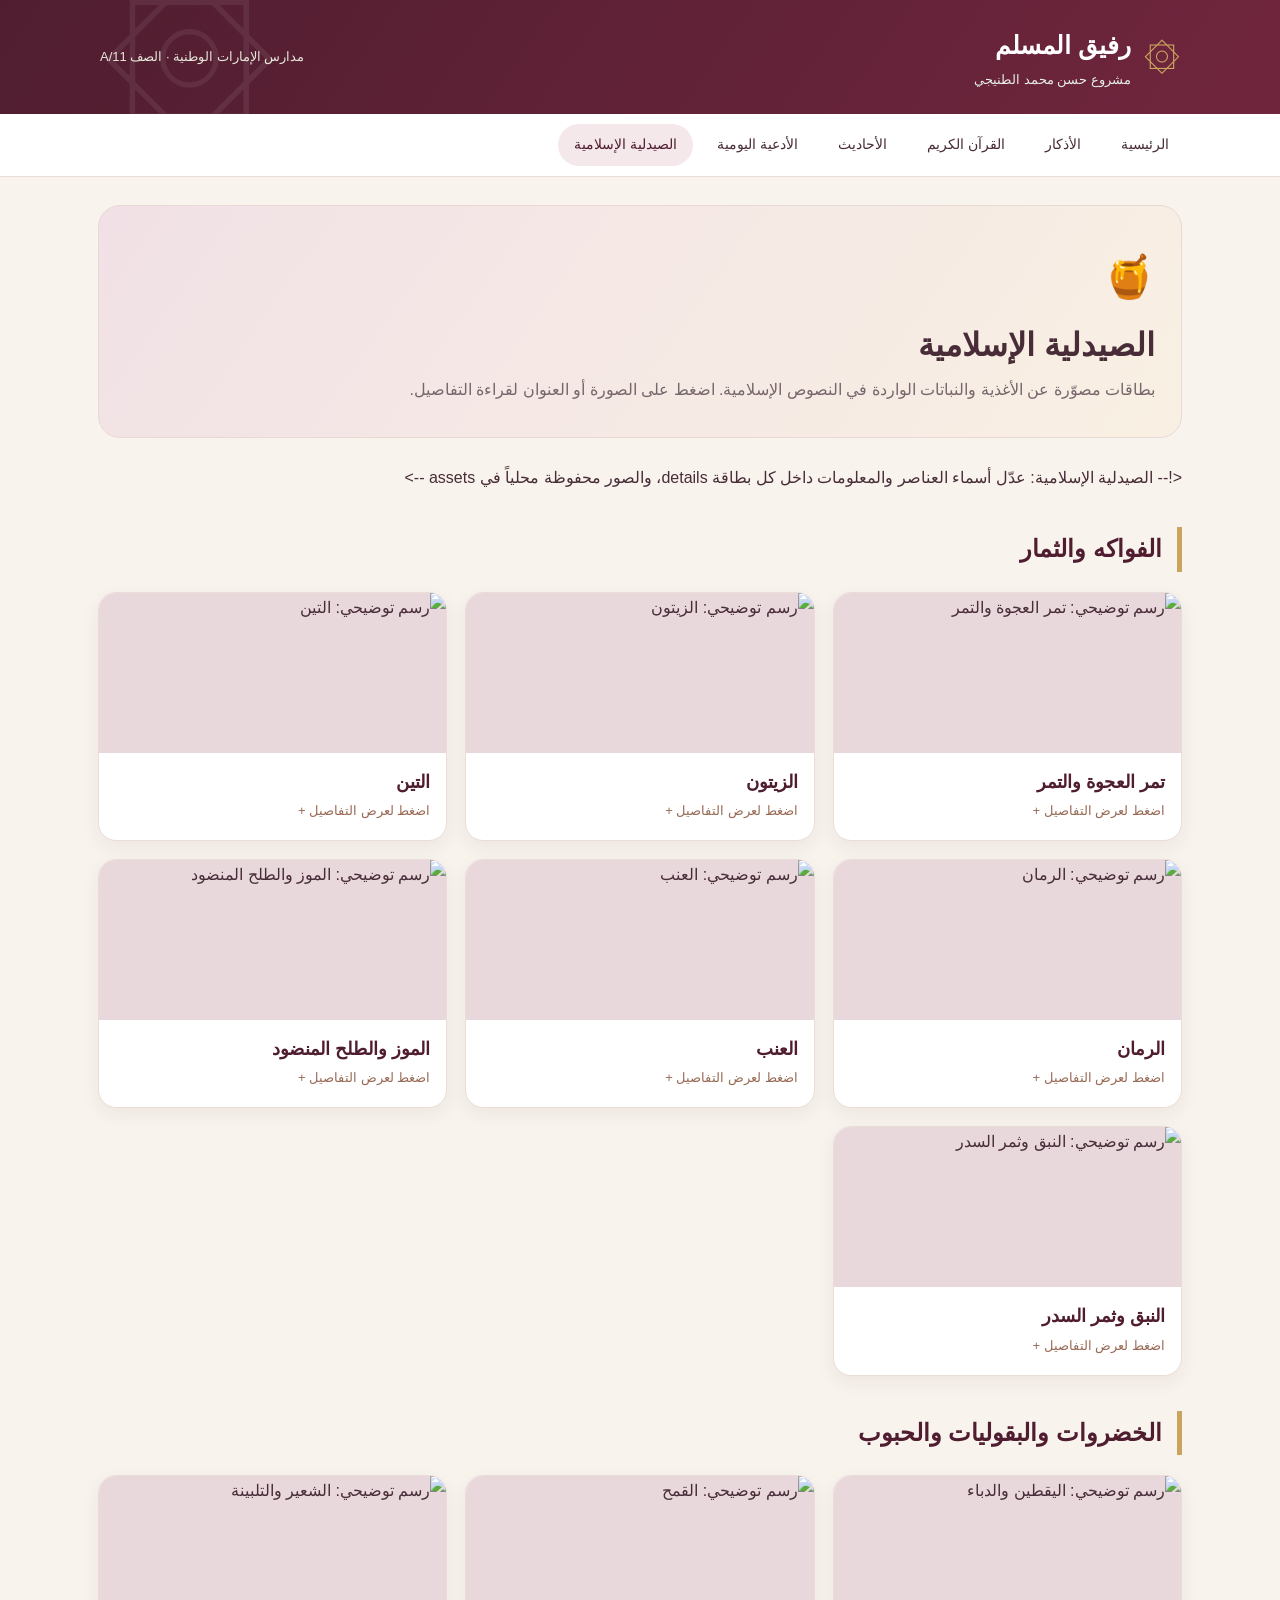
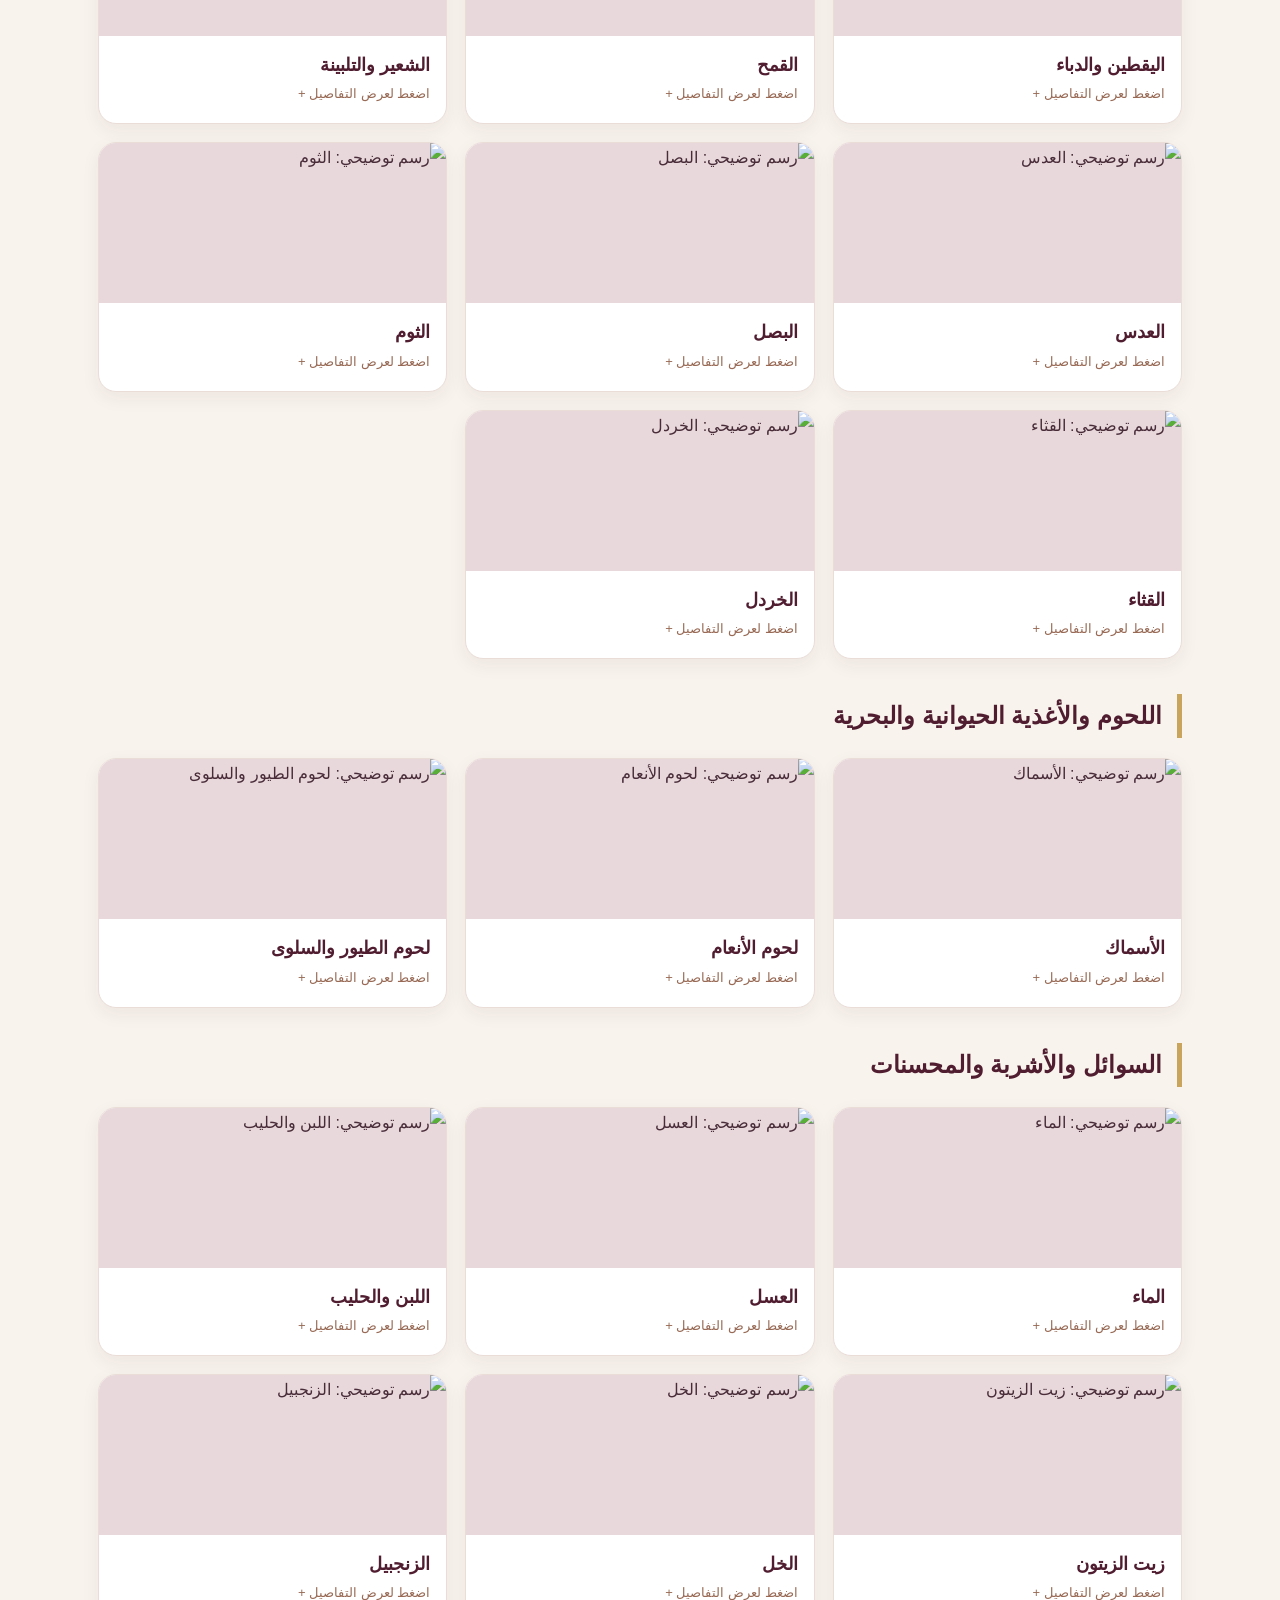
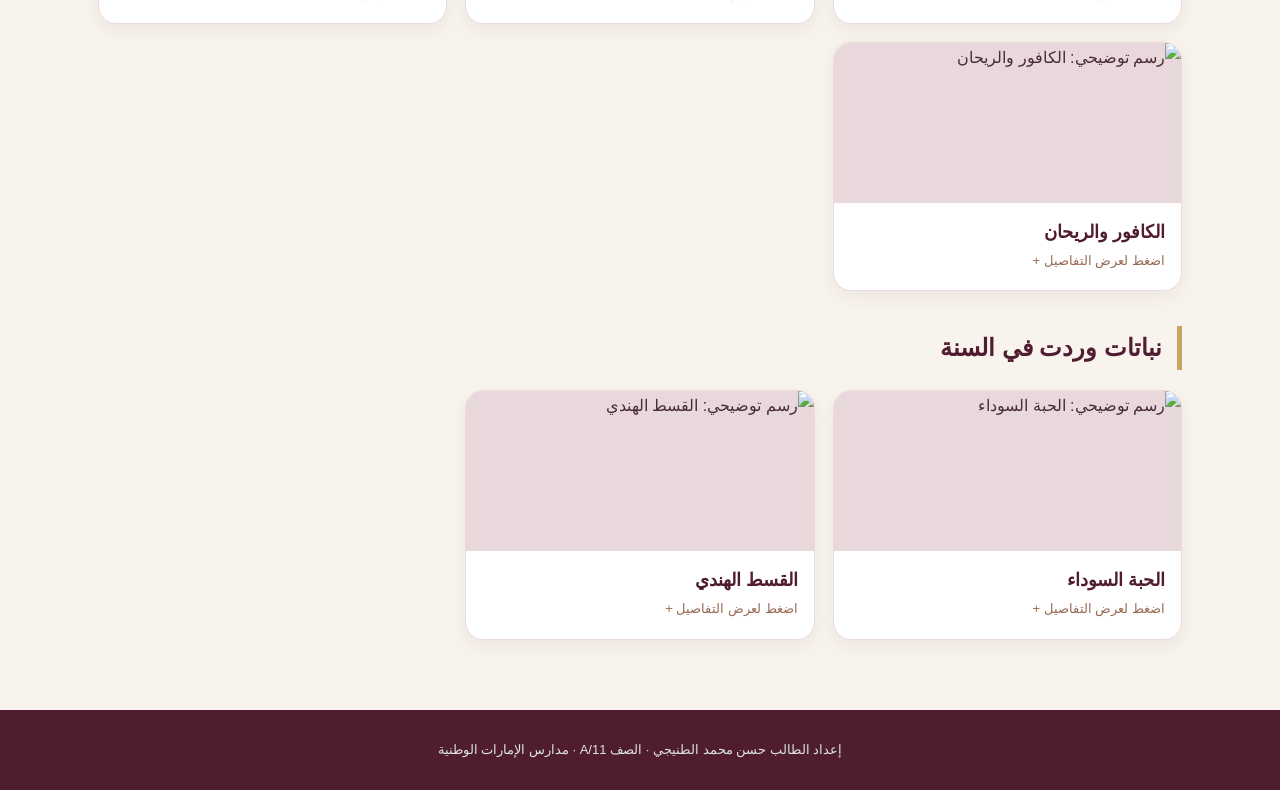
==== medicine.html @ d4fcc2a7 "Add files via upload" ====
<!DOCTYPE html>

<html dir="rtl" lang="ar">
<head>
<meta charset="utf-8"/>
<meta content="width=device-width, initial-scale=1" name="viewport"/>
<meta content="#70263D" name="theme-color"/>
<title>الصيدلية الإسلامية | مشروع حسن محمد الطنيجي</title>
<link href="style.css" rel="stylesheet"/>
</head>
<body>
<!-- رأس الموقع: غيّر عنوان المشروع واسم الطالب هنا -->
<header class="site-header"><div class="header-inner"><a class="brand" href="index.html"><span class="brand-icon">۞</span><span><strong>رفيق المسلم</strong><small>مشروع حسن محمد الطنيجي</small></span></a><span class="header-tag">مدارس الإمارات الوطنية · الصف 11/A</span></div></header>
<!-- قائمة الأقسام: لإضافة قسم أو حذفه، عدّل الروابط هنا في كل صفحة -->
<nav aria-label="التنقل بين الأقسام" class="site-nav"><div class="nav-inner"><a href="index.html">الرئيسية</a><a href="athkar.html">الأذكار</a><a href="quran.html">القرآن الكريم</a><a href="hadiths.html">الأحاديث</a><a href="duas.html">الأدعية اليومية</a><a aria-current="page" href="medicine.html">الصيدلية الإسلامية</a></div></nav>
<main class="container"><section class="page-intro"><span class="intro-symbol">🍯</span><h2>الصيدلية الإسلامية</h2><p>بطاقات مصوّرة عن الأغذية والنباتات الواردة في النصوص الإسلامية. اضغط على الصورة أو العنوان لقراءة التفاصيل.</p></section>
&lt;!-- الصيدلية الإسلامية: عدّل أسماء العناصر والمعلومات داخل كل بطاقة details، والصور محفوظة محلياً في assets --&gt;
<section class="medicine-section"><h2 class="category-heading">الفواكه والثمار</h2><div class="medicine-grid"><details class="food-card"><summary><img alt="رسم توضيحي: تمر العجوة والتمر" loading="lazy" src="assets/food-0-0.svg"/><span class="food-card-caption"><strong>تمر العجوة والتمر</strong><span class="expand-hint">اضغط لعرض التفاصيل +</span></span></summary><div class="food-detail"><h3>وروده في النصوص</h3><p>ورد في السنة ذكر تمر العجوة، ومنه حديث صحيح البخاري (5445).</p><h3>الفوائد الغذائية والعلمية</h3><p>مصدر للطاقة والألياف والبوتاسيوم، ويحتوي على قدر من الحديد لكنه ليس علاجاً مثبتاً لفقر الدم.</p><h3>معلومة إضافية</h3><p>تختلف القيمة الغذائية حسب النوع والكمية. تناوله ضمن غذاء متوازن.</p></div></details><details class="food-card"><summary><img alt="رسم توضيحي: الزيتون" loading="lazy" src="assets/food-0-1.svg"/><span class="food-card-caption"><strong>الزيتون</strong><span class="expand-hint">اضغط لعرض التفاصيل +</span></span></summary><div class="food-detail"><h3>وروده في النصوص</h3><p>ذُكر الزيتون في القرآن الكريم، ومنها سورة التين (95:1).</p><h3>الفوائد الغذائية والعلمية</h3><p>يوفر دهوناً مفيدة ومركبات نباتية مضادة للأكسدة، خصوصاً عند تناوله باعتدال.</p><h3>معلومة إضافية</h3><p>لا يوجد دليل كافٍ على أنه يعالج أمراض الكبد.</p></div></details><details class="food-card"><summary><img alt="رسم توضيحي: التين" loading="lazy" src="assets/food-0-2.svg"/><span class="food-card-caption"><strong>التين</strong><span class="expand-hint">اضغط لعرض التفاصيل +</span></span></summary><div class="food-detail"><h3>وروده في النصوص</h3><p>ورد ذكر التين في القرآن الكريم، سورة التين (95:1).</p><h3>الفوائد الغذائية والعلمية</h3><p>يحتوي على الألياف التي تدعم انتظام حركة الأمعاء، وبعض المعادن.</p><h3>معلومة إضافية</h3><p>ليس علاجاً مضموناً للإمساك الشديد أو هشاشة العظام.</p></div></details><details class="food-card"><summary><img alt="رسم توضيحي: الرمان" loading="lazy" src="assets/food-0-3.svg"/><span class="food-card-caption"><strong>الرمان</strong><span class="expand-hint">اضغط لعرض التفاصيل +</span></span></summary><div class="food-detail"><h3>وروده في النصوص</h3><p>ذُكر الرمان في القرآن الكريم، سورة الأنعام (6:99).</p><h3>الفوائد الغذائية والعلمية</h3><p>يوفر الألياف والبوليفينولات، ويُدرس أثره على مؤشرات صحة القلب.</p><h3>معلومة إضافية</h3><p>لا تثبت الوقاية من النقرس أو حصى الكلى بمجرد تناوله.</p></div></details><details class="food-card"><summary><img alt="رسم توضيحي: العنب" loading="lazy" src="assets/food-0-4.svg"/><span class="food-card-caption"><strong>العنب</strong><span class="expand-hint">اضغط لعرض التفاصيل +</span></span></summary><div class="food-detail"><h3>وروده في النصوص</h3><p>ورد ذكر العنب في القرآن الكريم، سورة النحل (16:11).</p><h3>الفوائد الغذائية والعلمية</h3><p>يوفر الماء والكربوهيدرات ومركبات نباتية، خاصة في القشرة.</p><h3>معلومة إضافية</h3><p>لا يُعتمد عليه وحده لخفض الكوليسترول.</p></div></details><details class="food-card"><summary><img alt="رسم توضيحي: الموز والطلح المنضود" loading="lazy" src="assets/food-0-5.svg"/><span class="food-card-caption"><strong>الموز والطلح المنضود</strong><span class="expand-hint">اضغط لعرض التفاصيل +</span></span></summary><div class="food-detail"><h3>وروده في النصوص</h3><p>ورد لفظ «طلح منضود» في سورة الواقعة (56:29)، وتفسيره بالموز قول من أقوال المفسرين.</p><h3>الفوائد الغذائية والعلمية</h3><p>الموز مصدر للبوتاسيوم والكربوهيدرات، وقد يناسب بعض حالات اضطراب الهضم.</p><h3>معلومة إضافية</h3><p>ليس علاجاً للسعال أو أمراض الدماغ.</p></div></details><details class="food-card"><summary><img alt="رسم توضيحي: النبق وثمر السدر" loading="lazy" src="assets/food-0-6.svg"/><span class="food-card-caption"><strong>النبق وثمر السدر</strong><span class="expand-hint">اضغط لعرض التفاصيل +</span></span></summary><div class="food-detail"><h3>وروده في النصوص</h3><p>ذُكر السدر في القرآن الكريم، ومنها سورة سبأ (34:16)، دون تقرير علاج محدد لثمره.</p><h3>الفوائد الغذائية والعلمية</h3><p>ثماره تؤكل في بعض المناطق وتوفر عناصر غذائية تختلف باختلاف النوع.</p><h3>معلومة إضافية</h3><p>ادعاءات تطهير الأمعاء تحتاج إلى دليل سريري.</p></div></details></div></section><section class="medicine-section"><h2 class="category-heading">الخضروات والبقوليات والحبوب</h2><div class="medicine-grid"><details class="food-card"><summary><img alt="رسم توضيحي: اليقطين والدباء" loading="lazy" src="assets/food-1-0.svg"/><span class="food-card-caption"><strong>اليقطين والدباء</strong><span class="expand-hint">اضغط لعرض التفاصيل +</span></span></summary><div class="food-detail"><h3>وروده في النصوص</h3><p>ورد في صحيح البخاري (5436) أن النبي ﷺ كان يحب الدباء.</p><h3>الفوائد الغذائية والعلمية</h3><p>غني بالماء ويحتوي على بيتا كاروتين والألياف، ويساعد ضمن غذاء متنوع.</p><h3>معلومة إضافية</h3><p>لا تثبت فاعليته الخاصة في تنشيط خلايا الدماغ.</p></div></details><details class="food-card"><summary><img alt="رسم توضيحي: القمح" loading="lazy" src="assets/food-1-1.svg"/><span class="food-card-caption"><strong>القمح</strong><span class="expand-hint">اضغط لعرض التفاصيل +</span></span></summary><div class="food-detail"><h3>وروده في النصوص</h3><p>ذُكرت الحبوب والزروع في القرآن، وورد لفظ «فومها» في البقرة (2:61) مع اختلاف التفسير.</p><h3>الفوائد الغذائية والعلمية</h3><p>القمح الكامل مصدر للألياف وفيتامينات ب وبعض المعادن.</p><h3>معلومة إضافية</h3><p>تختلف فوائده عن الدقيق الأبيض المكرر.</p></div></details><details class="food-card"><summary><img alt="رسم توضيحي: الشعير والتلبينة" loading="lazy" src="assets/food-1-2.svg"/><span class="food-card-caption"><strong>الشعير والتلبينة</strong><span class="expand-hint">اضغط لعرض التفاصيل +</span></span></summary><div class="food-detail"><h3>وروده في النصوص</h3><p>ورد ذكر التلبينة في صحيح البخاري (5689) وأنها تُجمّ فؤاد المريض وتذهب ببعض الحزن.</p><h3>الفوائد الغذائية والعلمية</h3><p>الشعير مصدر للألياف الذائبة، ومنها بيتا غلوكان، التي تدعم صحة القلب والهضم.</p><h3>معلومة إضافية</h3><p>التلبينة طعام مساعد وليست بديلاً لعلاج الاكتئاب.</p></div></details><details class="food-card"><summary><img alt="رسم توضيحي: العدس" loading="lazy" src="assets/food-1-3.svg"/><span class="food-card-caption"><strong>العدس</strong><span class="expand-hint">اضغط لعرض التفاصيل +</span></span></summary><div class="food-detail"><h3>وروده في النصوص</h3><p>ورد العدس في سورة البقرة (2:61).</p><h3>الفوائد الغذائية والعلمية</h3><p>غني بالبروتين النباتي والألياف والفولات والحديد.</p><h3>معلومة إضافية</h3><p>يساهم في تغذية الجسم لكنه لا يعالج كل أنواع فقر الدم.</p></div></details><details class="food-card"><summary><img alt="رسم توضيحي: البصل" loading="lazy" src="assets/food-1-4.svg"/><span class="food-card-caption"><strong>البصل</strong><span class="expand-hint">اضغط لعرض التفاصيل +</span></span></summary><div class="food-detail"><h3>وروده في النصوص</h3><p>ورد البصل في سورة البقرة (2:61).</p><h3>الفوائد الغذائية والعلمية</h3><p>يوفر مركبات كبريتية وفلافونويدات مثل الكيرسيتين.</p><h3>معلومة إضافية</h3><p>لا يوجد دليل كافٍ لوصفه بمنقٍ للدم أو علاج للعدوى.</p></div></details><details class="food-card"><summary><img alt="رسم توضيحي: الثوم" loading="lazy" src="assets/food-1-5.svg"/><span class="food-card-caption"><strong>الثوم</strong><span class="expand-hint">اضغط لعرض التفاصيل +</span></span></summary><div class="food-detail"><h3>وروده في النصوص</h3><p>ورد الثوم في بعض تفاسير لفظ «فومها» (البقرة 2:61)، وثبت ذكره في أحاديث آداب المسجد.</p><h3>الفوائد الغذائية والعلمية</h3><p>يحتوي على مركبات كبريتية، وقد يؤثر بدرجة محدودة على بعض مؤشرات ضغط الدم.</p><h3>معلومة إضافية</h3><p>لا يحل محل المضادات الحيوية أو أدوية الضغط.</p></div></details><details class="food-card"><summary><img alt="رسم توضيحي: القثاء" loading="lazy" src="assets/food-1-6.svg"/><span class="food-card-caption"><strong>القثاء</strong><span class="expand-hint">اضغط لعرض التفاصيل +</span></span></summary><div class="food-detail"><h3>وروده في النصوص</h3><p>ورد في صحيح البخاري (5440) أكل القثاء مع الرطب.</p><h3>الفوائد الغذائية والعلمية</h3><p>غني بالماء وقليل السعرات، ويساهم في الترطيب.</p><h3>معلومة إضافية</h3><p>القثاء ليس هو بالضرورة الخيار البري.</p></div></details><details class="food-card"><summary><img alt="رسم توضيحي: الخردل" loading="lazy" src="assets/food-1-7.svg"/><span class="food-card-caption"><strong>الخردل</strong><span class="expand-hint">اضغط لعرض التفاصيل +</span></span></summary><div class="food-detail"><h3>وروده في النصوص</h3><p>ورد ذكر «حبة من خردل» في القرآن الكريم، سورة الأنبياء (21:47)، في سياق الموازين.</p><h3>الفوائد الغذائية والعلمية</h3><p>حبوب الخردل تُستخدم غذائياً وتحتوي على مركبات نباتية.</p><h3>معلومة إضافية</h3><p>ورود الاسم في النص لا يعني ثبوت علاج محدد.</p></div></details></div></section><section class="medicine-section"><h2 class="category-heading">اللحوم والأغذية الحيوانية والبحرية</h2><div class="medicine-grid"><details class="food-card"><summary><img alt="رسم توضيحي: الأسماك" loading="lazy" src="assets/food-2-0.svg"/><span class="food-card-caption"><strong>الأسماك</strong><span class="expand-hint">اضغط لعرض التفاصيل +</span></span></summary><div class="food-detail"><h3>وروده في النصوص</h3><p>ورد «لحماً طرياً» من البحر في القرآن الكريم، سورة النحل (16:14).</p><h3>الفوائد الغذائية والعلمية</h3><p>السمك مصدر للبروتين، وتحتوي بعض الأنواع الدهنية على أحماض أوميغا 3.</p><h3>معلومة إضافية</h3><p>الفائدة تعتمد على نوع السمك وطريقة الطهي.</p></div></details><details class="food-card"><summary><img alt="رسم توضيحي: لحوم الأنعام" loading="lazy" src="assets/food-2-1.svg"/><span class="food-card-caption"><strong>لحوم الأنعام</strong><span class="expand-hint">اضغط لعرض التفاصيل +</span></span></summary><div class="food-detail"><h3>وروده في النصوص</h3><p>ورد ذكر الأنعام ومنافعها في القرآن الكريم، سورة النحل (16:5).</p><h3>الفوائد الغذائية والعلمية</h3><p>تمد الجسم بالبروتين والحديد وفيتامين ب12، مع اختلاف الدهون حسب القطعة.</p><h3>معلومة إضافية</h3><p>لا يثبت تفضيل صحي عام للكتف أو الظهر بسبب سرعة الهضم.</p></div></details><details class="food-card"><summary><img alt="رسم توضيحي: لحوم الطيور والسلوى" loading="lazy" src="assets/food-2-2.svg"/><span class="food-card-caption"><strong>لحوم الطيور والسلوى</strong><span class="expand-hint">اضغط لعرض التفاصيل +</span></span></summary><div class="food-detail"><h3>وروده في النصوص</h3><p>ورد ذكر السلوى في سورة البقرة (2:57)، ولحم الطير في الواقعة (56:21).</p><h3>الفوائد الغذائية والعلمية</h3><p>مصدر للبروتين وفيتامينات ب، وتتفاوت نسبة الدهون حسب النوع والجلد.</p><h3>معلومة إضافية</h3><p>لا توصف جميع الطيور بأنها خالية من الدهون.</p></div></details></div></section><section class="medicine-section"><h2 class="category-heading">السوائل والأشربة والمحسنات</h2><div class="medicine-grid"><details class="food-card"><summary><img alt="رسم توضيحي: الماء" loading="lazy" src="assets/food-3-0.svg"/><span class="food-card-caption"><strong>الماء</strong><span class="expand-hint">اضغط لعرض التفاصيل +</span></span></summary><div class="food-detail"><h3>وروده في النصوص</h3><p>قال تعالى: «وجعلنا من الماء كل شيء حي» (الأنبياء 21:30).</p><h3>الفوائد الغذائية والعلمية</h3><p>ضروري للترطيب وتنظيم حرارة الجسم ووظائف الأعضاء.</p><h3>معلومة إضافية</h3><p>تختلف الحاجة اليومية حسب العمر والنشاط والطقس.</p></div></details><details class="food-card"><summary><img alt="رسم توضيحي: العسل" loading="lazy" src="assets/food-3-1.svg"/><span class="food-card-caption"><strong>العسل</strong><span class="expand-hint">اضغط لعرض التفاصيل +</span></span></summary><div class="food-detail"><h3>وروده في النصوص</h3><p>ورد ذكر العسل في سورة النحل (16:69).</p><h3>الفوائد الغذائية والعلمية</h3><p>مصدر للسكريات، وله استعمالات طبية محددة مدعومة بأدلة متفاوتة، ومنها بعض أنواع العسل الطبي للجروح.</p><h3>معلومة إضافية</h3><p>لا يُعطى للأطفال دون عمر سنة، ولا يغني عن علاج العدوى.</p></div></details><details class="food-card"><summary><img alt="رسم توضيحي: اللبن والحليب" loading="lazy" src="assets/food-3-2.svg"/><span class="food-card-caption"><strong>اللبن والحليب</strong><span class="expand-hint">اضغط لعرض التفاصيل +</span></span></summary><div class="food-detail"><h3>وروده في النصوص</h3><p>ورد ذكر اللبن في سورة النحل (16:66).</p><h3>الفوائد الغذائية والعلمية</h3><p>يوفر البروتين والكالسيوم وفيتامين ب12، وبعض الأنواع مدعمة بفيتامين د.</p><h3>معلومة إضافية</h3><p>يُراعى عدم تحمل اللاكتوز أو الحساسية.</p></div></details><details class="food-card"><summary><img alt="رسم توضيحي: زيت الزيتون" loading="lazy" src="assets/food-3-3.svg"/><span class="food-card-caption"><strong>زيت الزيتون</strong><span class="expand-hint">اضغط لعرض التفاصيل +</span></span></summary><div class="food-detail"><h3>وروده في النصوص</h3><p>ورد الزيتون في القرآن الكريم، سورة النور (24:35).</p><h3>الفوائد الغذائية والعلمية</h3><p>غني بالدهون الأحادية غير المشبعة، واستبداله بالدهون المشبعة يدعم صحة القلب.</p><h3>معلومة إضافية</h3><p>تختلف النتائج باختلاف النظام الغذائي الكامل.</p></div></details><details class="food-card"><summary><img alt="رسم توضيحي: الخل" loading="lazy" src="assets/food-3-4.svg"/><span class="food-card-caption"><strong>الخل</strong><span class="expand-hint">اضغط لعرض التفاصيل +</span></span></summary><div class="food-detail"><h3>وروده في النصوص</h3><p>قال النبي ﷺ «نعم الإدام الخل» رواه مسلم (2052).</p><h3>الفوائد الغذائية والعلمية</h3><p>يُستخدم لإضافة النكهة، وتُدرس تأثيراته المحدودة على سكر الدم بعد الوجبات.</p><h3>معلومة إضافية</h3><p>ليس علاجاً للسكري، وقد يهيج المعدة والأسنان إذا استُهلك مركزاً.</p></div></details><details class="food-card"><summary><img alt="رسم توضيحي: الزنجبيل" loading="lazy" src="assets/food-3-5.svg"/><span class="food-card-caption"><strong>الزنجبيل</strong><span class="expand-hint">اضغط لعرض التفاصيل +</span></span></summary><div class="food-detail"><h3>وروده في النصوص</h3><p>ورد الزنجبيل في وصف شراب أهل الجنة، سورة الإنسان (76:17).</p><h3>الفوائد الغذائية والعلمية</h3><p>توجد أدلة على فائدة بعض مستحضرات الزنجبيل لتخفيف أنواع من الغثيان.</p><h3>معلومة إضافية</h3><p>لا يثبت علاج نزلات البرد والإنفلونزا به.</p></div></details><details class="food-card"><summary><img alt="رسم توضيحي: الكافور والريحان" loading="lazy" src="assets/food-3-6.svg"/><span class="food-card-caption"><strong>الكافور والريحان</strong><span class="expand-hint">اضغط لعرض التفاصيل +</span></span></summary><div class="food-detail"><h3>وروده في النصوص</h3><p>ورد الكافور في سورة الإنسان (76:5)، والريحان في سورة الرحمن (55:12).</p><h3>الفوائد الغذائية والعلمية</h3><p>تُستخدم بعض النباتات العطرية في الطعام والعطور، وتختلف آثارها حسب النوع والتحضير.</p><h3>معلومة إضافية</h3><p>الكافور المركز قد يكون ساماً عند تناوله، ووروده في وصف الجنة لا يثبت استخدامه كعلاج.</p></div></details></div></section><section class="medicine-section"><h2 class="category-heading">نباتات وردت في السنة</h2><div class="medicine-grid"><details class="food-card"><summary><img alt="رسم توضيحي: الحبة السوداء" loading="lazy" src="assets/food-4-0.svg"/><span class="food-card-caption"><strong>الحبة السوداء</strong><span class="expand-hint">اضغط لعرض التفاصيل +</span></span></summary><div class="food-detail"><h3>وروده في النصوص</h3><p>ورد في صحيح البخاري (5688) حديث الحبة السوداء.</p><h3>الفوائد الغذائية والعلمية</h3><p>تحتوي على مركبات مثل الثيموكينون، وتوجد دراسات أولية على بعض مؤشرات الصحة.</p><h3>معلومة إضافية</h3><p>لا تثبت فعاليتها لعلاج كل الأمراض، ولا تستبدل الأدوية.</p></div></details><details class="food-card"><summary><img alt="رسم توضيحي: القسط الهندي" loading="lazy" src="assets/food-4-1.svg"/><span class="food-card-caption"><strong>القسط الهندي</strong><span class="expand-hint">اضغط لعرض التفاصيل +</span></span></summary><div class="food-detail"><h3>وروده في النصوص</h3><p>ورد ذكر القسط الهندي في صحيح البخاري (5692).</p><h3>الفوائد الغذائية والعلمية</h3><p>نبات استُخدم تاريخياً في بعض الممارسات التقليدية، لكن التجارب السريرية الحديثة محدودة.</p><h3>معلومة إضافية</h3><p>بعض المنتجات العشبية قد تكون ملوثة أو غير آمنة، فلا يُستخدم لعلاج اللوزتين دون تقييم طبي.</p></div></details></div></section></main>
<!-- تذييل الموقع: معلومات الطالب -->
<footer class="site-footer">إعداد الطالب حسن محمد الطنيجي · الصف 11/A · مدارس الإمارات الوطنية</footer>
<script src="common.js"></script>
</body></html>
---- style.css ----
/* ألوان الموقع: غيّر القيم التالية لتعديل الهوية البصرية */
:root{--green:#70263D;--deep:#501D30;--gold:#C9A45C;--cream:#F8F3ED;--text:#482C38;--muted:#78666D;--line:#EADDD8}
*{box-sizing:border-box}html{scroll-behavior:smooth}body{margin:0;background:var(--cream);color:var(--text);font-family:Tahoma,Arial,sans-serif;line-height:1.85}
a{color:inherit;text-decoration:none}.site-header{background:linear-gradient(125deg,var(--deep),var(--green));color:white;position:relative;overflow:hidden}.site-header:after{content:"۞";position:absolute;font-size:180px;opacity:.07;left:8%;top:-110px}
.header-inner{max-width:1120px;margin:auto;padding:22px 20px;display:flex;align-items:center;justify-content:space-between;gap:16px}.brand{display:flex;align-items:center;gap:13px}.brand-icon{font-size:37px;color:var(--gold)}.brand strong{display:block;font-size:25px}.brand small{display:block;font-size:13px;color:#e7efe9}.header-tag{font-size:13px;color:#e5e8da}
.site-nav{background:white;border-bottom:1px solid var(--line)}.nav-inner{max-width:1120px;margin:auto;display:flex;gap:8px;padding:10px 15px;overflow-x:auto;scrollbar-width:thin}.site-nav a{padding:8px 16px;border-radius:30px;white-space:nowrap;font-size:14px;transition:.2s}.site-nav a:hover,.site-nav a[aria-current]{background:#f4e8eb;color:var(--deep)}
.container{max-width:1120px;margin:0 auto;padding:28px 18px 70px}.welcome{padding:55px 28px 42px;border-radius:26px;text-align:center;background:radial-gradient(circle at 10% 10%,#e0eacc,transparent 40%),linear-gradient(135deg,#eaf1e6,#fff9e9);border:1px solid #e1e6d6;position:relative;overflow:hidden}.welcome:after{content:"✧";position:absolute;left:30px;bottom:-85px;font-size:230px;color:#d4bf87;opacity:.15}.welcome h2{font-size:clamp(26px,4vw,42px);margin:8px 0;color:var(--deep)}.welcome p{max-width:680px;margin:auto}.eyebrow{color:#8a733b;font-weight:bold}.welcome-ornament{font-size:32px;color:var(--gold);margin-top:20px}
.section-title{margin:35px 4px 18px}.section-title h2{margin:0}.section-title p{color:var(--muted);margin:0}
.feature-grid{display:grid;grid-template-columns:repeat(2,minmax(0,1fr));gap:20px}.feature-card{display:block;background:#fff;border:1px solid var(--line);border-radius:22px;overflow:hidden;box-shadow:0 8px 24px #124d3810;transition:transform .25s,box-shadow .25s;cursor:pointer}.feature-card:hover{transform:translateY(-5px);box-shadow:0 18px 35px #124d3820}.feature-card:active{transform:scale(.985)}.feature-card:focus-visible{outline:3px solid var(--gold);outline-offset:3px}.feature-card img{width:100%;height:165px;display:block;object-fit:cover}.feature-content{padding:18px 23px 24px}.feature-content h2{margin:2px 0;font-size:23px}.feature-content p{margin:0 0 12px;color:var(--muted)}.feature-icon{font-size:24px}.open-label{color:var(--green);font-weight:bold}
.info-panel,.card{background:white;border:1px solid var(--line);border-radius:19px;padding:24px;margin:18px 0;box-shadow:0 5px 20px #124d3809}.info-panel{margin-top:35px}.info-panel h2,.card h2{margin-top:0;color:var(--green)}.page-intro{padding:32px 26px;border-radius:22px;background:linear-gradient(125deg,#f1e1e6,#f9f0e3);border:1px solid #e8d9d4;margin-bottom:25px}.page-intro h2{font-size:32px;margin:0}.page-intro p{margin:0;color:var(--muted)}.intro-symbol{font-size:42px}.arabic{font-size:clamp(23px,3vw,30px);line-height:2.25;color:#183d33}.translation{color:var(--muted)}small{color:#64746e}.section-heading{display:flex;align-items:center;gap:12px;margin-top:25px}.section-heading h2{margin:0}.progress{height:12px;border-radius:20px;background:#e7ece5;overflow:hidden}.fill{height:100%;width:0;background:linear-gradient(90deg,#78b58c,#b99a55);border-radius:20px;transition:width .4s}
button{background:var(--green);color:white;border:0;border-radius:13px;padding:12px 20px;font:inherit;cursor:pointer;transition:transform .18s,background .18s}button:hover{background:#8b3953}button:active{transform:scale(.96)}.reset-btn{background:#806b43}audio{display:block;max-width:100%;margin-top:14px}
.medicine-photo{margin:-24px -24px 20px;overflow:hidden;border-radius:19px 19px 0 0;background:#e6eadb}.medicine-photo img{display:block;width:100%;height:265px;object-fit:cover}.site-footer{text-align:center;padding:28px 15px;background:var(--deep);color:#dce7dd;font-size:13px}.reveal{opacity:0;transform:translateY(12px);transition:opacity .55s,transform .55s}.reveal.shown{opacity:1;transform:translateY(0)}
@media(min-width:760px){body:has(.medicine-photo) main.container{display:block}body:has(.medicine-photo) main.container>.card{width:calc(50% - 11px);display:inline-block;vertical-align:top;margin-left:16px;min-height:520px}body:has(.medicine-photo) main.container>.card:nth-of-type(odd){margin-left:0}}
@media(max-width:650px){.header-inner{align-items:flex-start}.header-tag{display:none}.feature-grid{grid-template-columns:1fr}.feature-card img{height:145px}.welcome{padding:34px 20px}.container{padding:18px 14px 50px}.card{padding:18px}.medicine-photo{margin:-18px -18px 20px}.medicine-photo img{height:220px}}
@media(prefers-reduced-motion:reduce){*,*:before,*:after{animation:none!important;transition:none!important}.reveal{opacity:1;transform:none}}


/* ===== بطاقات الصيدلية الإسلامية: اضغط على البطاقة لفتح التفاصيل ===== */
.medicine-section{margin-top:35px}
.category-heading{border-right:5px solid var(--gold);padding-right:15px;color:var(--deep);font-size:24px}
.medicine-grid{display:grid;grid-template-columns:repeat(3,minmax(0,1fr));gap:18px}
.food-card{background:#fff;border:1px solid var(--line);border-radius:18px;overflow:hidden;box-shadow:0 6px 18px #501d3010;align-self:start;transition:transform .2s,box-shadow .2s}
.food-card:hover{transform:translateY(-3px);box-shadow:0 12px 24px #501d3022}
.food-card summary{cursor:pointer;list-style:none}
.food-card summary::-webkit-details-marker{display:none}
.food-card summary img{display:block;width:100%;height:160px;object-fit:cover;background:#e8d8db}
.food-card-caption{display:flex;flex-direction:column;padding:13px 16px 17px}
.food-card-caption strong{font-size:18px;color:var(--deep)}
.expand-hint{font-size:13px;color:#986a55}
.food-card[open] .expand-hint{color:var(--green)}
.food-card[open] .expand-hint::after{content:"  −"}
.food-detail{padding:0 17px 18px;border-top:1px solid var(--line)}
.food-detail h3{color:var(--green);font-size:15px;margin:13px 0 2px}
.food-detail p{margin:0;font-size:14px;line-height:1.9}
@media(max-width:850px){.medicine-grid{grid-template-columns:repeat(2,minmax(0,1fr))}}
@media(max-width:560px){.medicine-grid{grid-template-columns:1fr 1fr;gap:10px}.food-card summary img{height:115px}.food-card-caption{padding:10px}.food-card-caption strong{font-size:15px}.food-detail{padding:0 10px 12px}.food-detail p{font-size:13px}.category-heading{font-size:21px}}
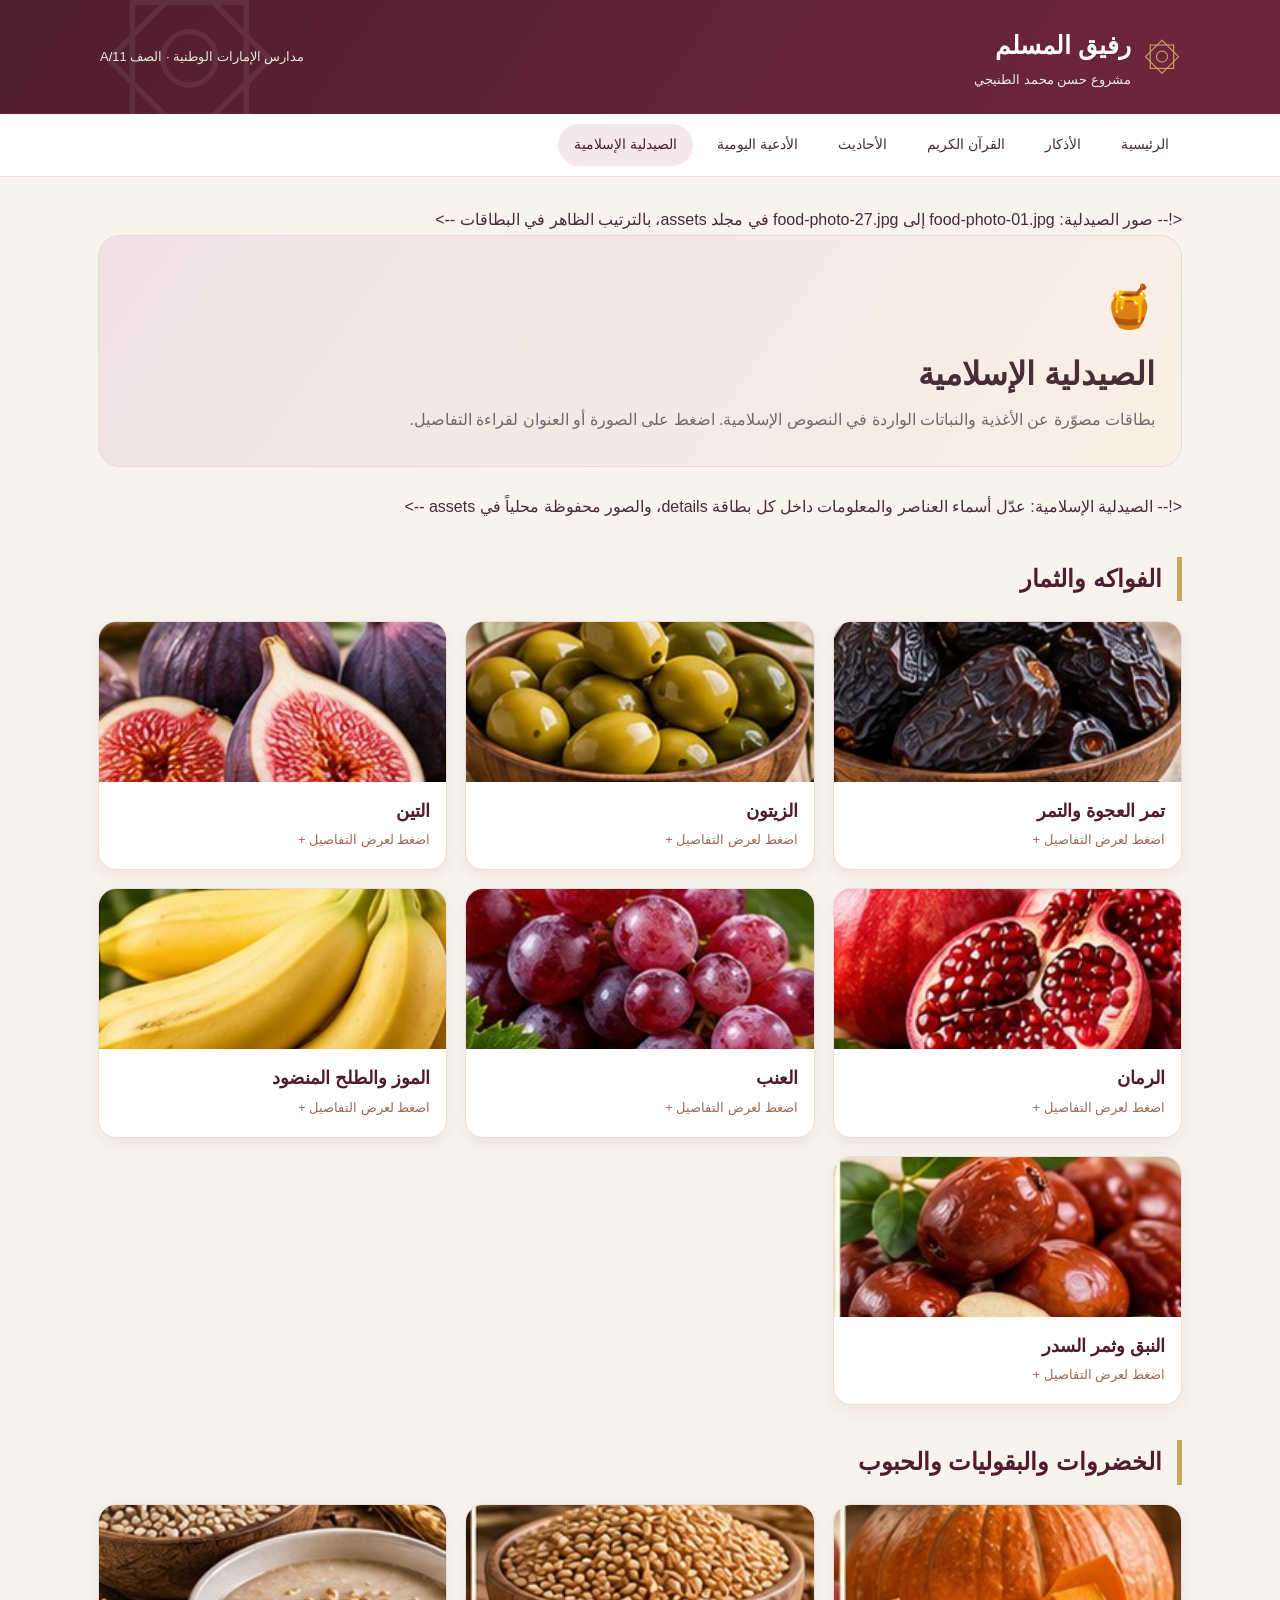
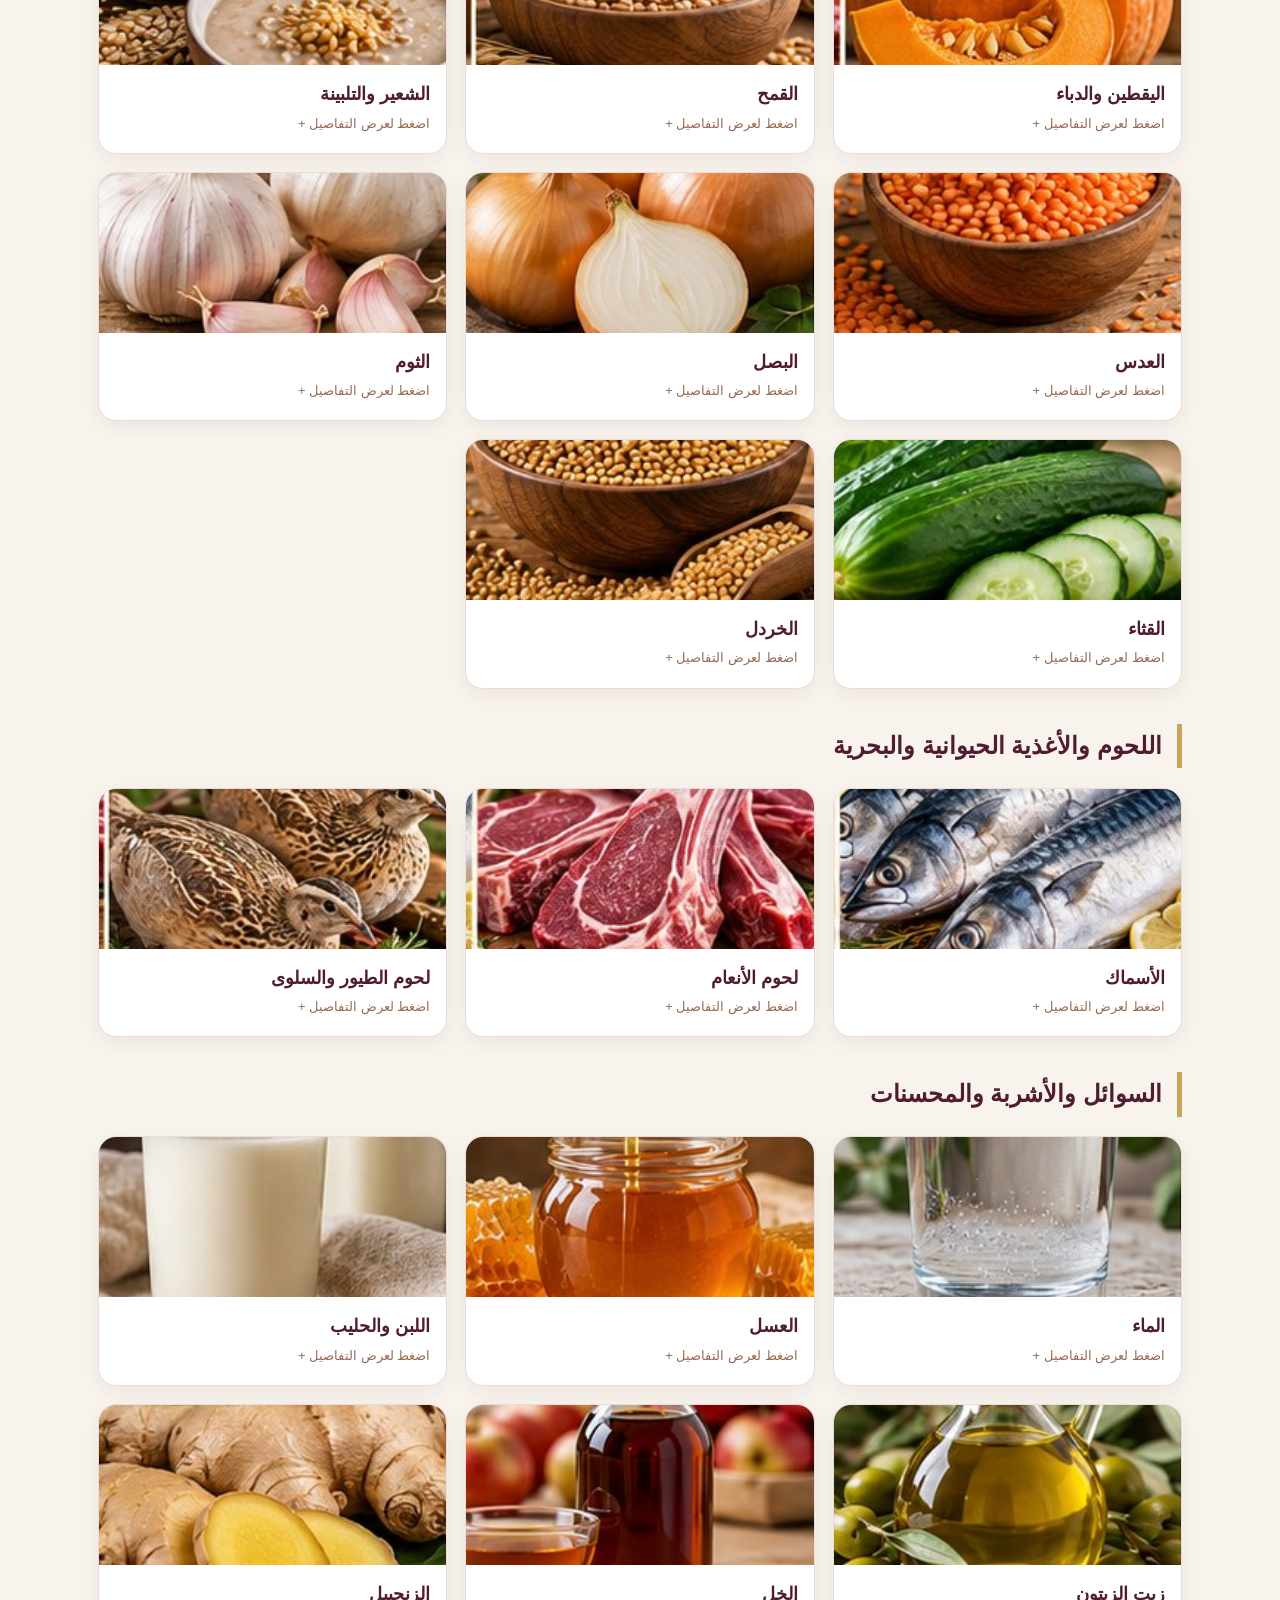
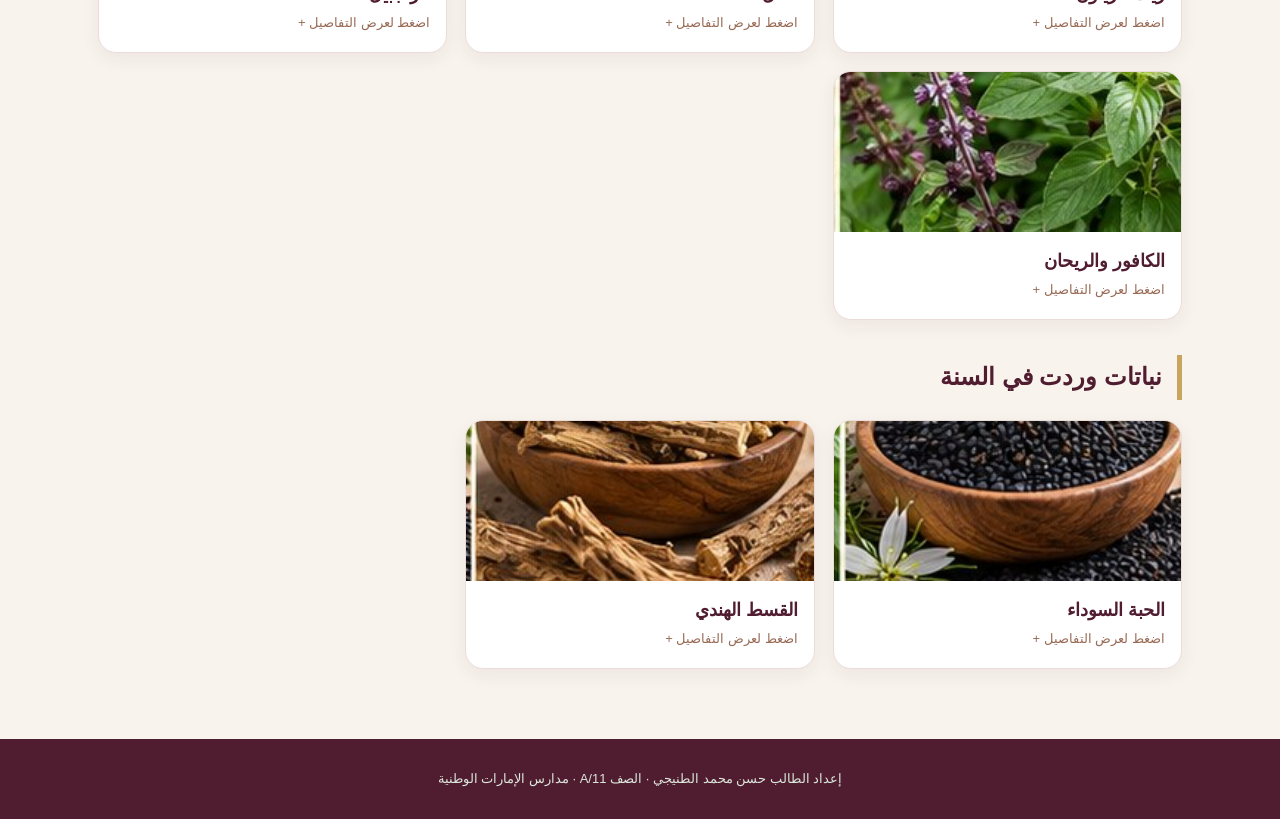
==== commit 9b89926a: "Add files via upload" ====
--- a/medicine.html
+++ b/medicine.html
@@ -13,9 +13,11 @@
 <header class="site-header"><div class="header-inner"><a class="brand" href="index.html"><span class="brand-icon">۞</span><span><strong>رفيق المسلم</strong><small>مشروع حسن محمد الطنيجي</small></span></a><span class="header-tag">مدارس الإمارات الوطنية · الصف 11/A</span></div></header>
 <!-- قائمة الأقسام: لإضافة قسم أو حذفه، عدّل الروابط هنا في كل صفحة -->
 <nav aria-label="التنقل بين الأقسام" class="site-nav"><div class="nav-inner"><a href="index.html">الرئيسية</a><a href="athkar.html">الأذكار</a><a href="quran.html">القرآن الكريم</a><a href="hadiths.html">الأحاديث</a><a href="duas.html">الأدعية اليومية</a><a aria-current="page" href="medicine.html">الصيدلية الإسلامية</a></div></nav>
-<main class="container"><section class="page-intro"><span class="intro-symbol">🍯</span><h2>الصيدلية الإسلامية</h2><p>بطاقات مصوّرة عن الأغذية والنباتات الواردة في النصوص الإسلامية. اضغط على الصورة أو العنوان لقراءة التفاصيل.</p></section>
+<main class="container">
+&lt;!-- صور الصيدلية: food-photo-01.jpg إلى food-photo-27.jpg في مجلد assets، بالترتيب الظاهر في البطاقات --&gt;
+<section class="page-intro"><span class="intro-symbol">🍯</span><h2>الصيدلية الإسلامية</h2><p>بطاقات مصوّرة عن الأغذية والنباتات الواردة في النصوص الإسلامية. اضغط على الصورة أو العنوان لقراءة التفاصيل.</p></section>
 &lt;!-- الصيدلية الإسلامية: عدّل أسماء العناصر والمعلومات داخل كل بطاقة details، والصور محفوظة محلياً في assets --&gt;
-<section class="medicine-section"><h2 class="category-heading">الفواكه والثمار</h2><div class="medicine-grid"><details class="food-card"><summary><img alt="رسم توضيحي: تمر العجوة والتمر" loading="lazy" src="assets/food-0-0.svg"/><span class="food-card-caption"><strong>تمر العجوة والتمر</strong><span class="expand-hint">اضغط لعرض التفاصيل +</span></span></summary><div class="food-detail"><h3>وروده في النصوص</h3><p>ورد في السنة ذكر تمر العجوة، ومنه حديث صحيح البخاري (5445).</p><h3>الفوائد الغذائية والعلمية</h3><p>مصدر للطاقة والألياف والبوتاسيوم، ويحتوي على قدر من الحديد لكنه ليس علاجاً مثبتاً لفقر الدم.</p><h3>معلومة إضافية</h3><p>تختلف القيمة الغذائية حسب النوع والكمية. تناوله ضمن غذاء متوازن.</p></div></details><details class="food-card"><summary><img alt="رسم توضيحي: الزيتون" loading="lazy" src="assets/food-0-1.svg"/><span class="food-card-caption"><strong>الزيتون</strong><span class="expand-hint">اضغط لعرض التفاصيل +</span></span></summary><div class="food-detail"><h3>وروده في النصوص</h3><p>ذُكر الزيتون في القرآن الكريم، ومنها سورة التين (95:1).</p><h3>الفوائد الغذائية والعلمية</h3><p>يوفر دهوناً مفيدة ومركبات نباتية مضادة للأكسدة، خصوصاً عند تناوله باعتدال.</p><h3>معلومة إضافية</h3><p>لا يوجد دليل كافٍ على أنه يعالج أمراض الكبد.</p></div></details><details class="food-card"><summary><img alt="رسم توضيحي: التين" loading="lazy" src="assets/food-0-2.svg"/><span class="food-card-caption"><strong>التين</strong><span class="expand-hint">اضغط لعرض التفاصيل +</span></span></summary><div class="food-detail"><h3>وروده في النصوص</h3><p>ورد ذكر التين في القرآن الكريم، سورة التين (95:1).</p><h3>الفوائد الغذائية والعلمية</h3><p>يحتوي على الألياف التي تدعم انتظام حركة الأمعاء، وبعض المعادن.</p><h3>معلومة إضافية</h3><p>ليس علاجاً مضموناً للإمساك الشديد أو هشاشة العظام.</p></div></details><details class="food-card"><summary><img alt="رسم توضيحي: الرمان" loading="lazy" src="assets/food-0-3.svg"/><span class="food-card-caption"><strong>الرمان</strong><span class="expand-hint">اضغط لعرض التفاصيل +</span></span></summary><div class="food-detail"><h3>وروده في النصوص</h3><p>ذُكر الرمان في القرآن الكريم، سورة الأنعام (6:99).</p><h3>الفوائد الغذائية والعلمية</h3><p>يوفر الألياف والبوليفينولات، ويُدرس أثره على مؤشرات صحة القلب.</p><h3>معلومة إضافية</h3><p>لا تثبت الوقاية من النقرس أو حصى الكلى بمجرد تناوله.</p></div></details><details class="food-card"><summary><img alt="رسم توضيحي: العنب" loading="lazy" src="assets/food-0-4.svg"/><span class="food-card-caption"><strong>العنب</strong><span class="expand-hint">اضغط لعرض التفاصيل +</span></span></summary><div class="food-detail"><h3>وروده في النصوص</h3><p>ورد ذكر العنب في القرآن الكريم، سورة النحل (16:11).</p><h3>الفوائد الغذائية والعلمية</h3><p>يوفر الماء والكربوهيدرات ومركبات نباتية، خاصة في القشرة.</p><h3>معلومة إضافية</h3><p>لا يُعتمد عليه وحده لخفض الكوليسترول.</p></div></details><details class="food-card"><summary><img alt="رسم توضيحي: الموز والطلح المنضود" loading="lazy" src="assets/food-0-5.svg"/><span class="food-card-caption"><strong>الموز والطلح المنضود</strong><span class="expand-hint">اضغط لعرض التفاصيل +</span></span></summary><div class="food-detail"><h3>وروده في النصوص</h3><p>ورد لفظ «طلح منضود» في سورة الواقعة (56:29)، وتفسيره بالموز قول من أقوال المفسرين.</p><h3>الفوائد الغذائية والعلمية</h3><p>الموز مصدر للبوتاسيوم والكربوهيدرات، وقد يناسب بعض حالات اضطراب الهضم.</p><h3>معلومة إضافية</h3><p>ليس علاجاً للسعال أو أمراض الدماغ.</p></div></details><details class="food-card"><summary><img alt="رسم توضيحي: النبق وثمر السدر" loading="lazy" src="assets/food-0-6.svg"/><span class="food-card-caption"><strong>النبق وثمر السدر</strong><span class="expand-hint">اضغط لعرض التفاصيل +</span></span></summary><div class="food-detail"><h3>وروده في النصوص</h3><p>ذُكر السدر في القرآن الكريم، ومنها سورة سبأ (34:16)، دون تقرير علاج محدد لثمره.</p><h3>الفوائد الغذائية والعلمية</h3><p>ثماره تؤكل في بعض المناطق وتوفر عناصر غذائية تختلف باختلاف النوع.</p><h3>معلومة إضافية</h3><p>ادعاءات تطهير الأمعاء تحتاج إلى دليل سريري.</p></div></details></div></section><section class="medicine-section"><h2 class="category-heading">الخضروات والبقوليات والحبوب</h2><div class="medicine-grid"><details class="food-card"><summary><img alt="رسم توضيحي: اليقطين والدباء" loading="lazy" src="assets/food-1-0.svg"/><span class="food-card-caption"><strong>اليقطين والدباء</strong><span class="expand-hint">اضغط لعرض التفاصيل +</span></span></summary><div class="food-detail"><h3>وروده في النصوص</h3><p>ورد في صحيح البخاري (5436) أن النبي ﷺ كان يحب الدباء.</p><h3>الفوائد الغذائية والعلمية</h3><p>غني بالماء ويحتوي على بيتا كاروتين والألياف، ويساعد ضمن غذاء متنوع.</p><h3>معلومة إضافية</h3><p>لا تثبت فاعليته الخاصة في تنشيط خلايا الدماغ.</p></div></details><details class="food-card"><summary><img alt="رسم توضيحي: القمح" loading="lazy" src="assets/food-1-1.svg"/><span class="food-card-caption"><strong>القمح</strong><span class="expand-hint">اضغط لعرض التفاصيل +</span></span></summary><div class="food-detail"><h3>وروده في النصوص</h3><p>ذُكرت الحبوب والزروع في القرآن، وورد لفظ «فومها» في البقرة (2:61) مع اختلاف التفسير.</p><h3>الفوائد الغذائية والعلمية</h3><p>القمح الكامل مصدر للألياف وفيتامينات ب وبعض المعادن.</p><h3>معلومة إضافية</h3><p>تختلف فوائده عن الدقيق الأبيض المكرر.</p></div></details><details class="food-card"><summary><img alt="رسم توضيحي: الشعير والتلبينة" loading="lazy" src="assets/food-1-2.svg"/><span class="food-card-caption"><strong>الشعير والتلبينة</strong><span class="expand-hint">اضغط لعرض التفاصيل +</span></span></summary><div class="food-detail"><h3>وروده في النصوص</h3><p>ورد ذكر التلبينة في صحيح البخاري (5689) وأنها تُجمّ فؤاد المريض وتذهب ببعض الحزن.</p><h3>الفوائد الغذائية والعلمية</h3><p>الشعير مصدر للألياف الذائبة، ومنها بيتا غلوكان، التي تدعم صحة القلب والهضم.</p><h3>معلومة إضافية</h3><p>التلبينة طعام مساعد وليست بديلاً لعلاج الاكتئاب.</p></div></details><details class="food-card"><summary><img alt="رسم توضيحي: العدس" loading="lazy" src="assets/food-1-3.svg"/><span class="food-card-caption"><strong>العدس</strong><span class="expand-hint">اضغط لعرض التفاصيل +</span></span></summary><div class="food-detail"><h3>وروده في النصوص</h3><p>ورد العدس في سورة البقرة (2:61).</p><h3>الفوائد الغذائية والعلمية</h3><p>غني بالبروتين النباتي والألياف والفولات والحديد.</p><h3>معلومة إضافية</h3><p>يساهم في تغذية الجسم لكنه لا يعالج كل أنواع فقر الدم.</p></div></details><details class="food-card"><summary><img alt="رسم توضيحي: البصل" loading="lazy" src="assets/food-1-4.svg"/><span class="food-card-caption"><strong>البصل</strong><span class="expand-hint">اضغط لعرض التفاصيل +</span></span></summary><div class="food-detail"><h3>وروده في النصوص</h3><p>ورد البصل في سورة البقرة (2:61).</p><h3>الفوائد الغذائية والعلمية</h3><p>يوفر مركبات كبريتية وفلافونويدات مثل الكيرسيتين.</p><h3>معلومة إضافية</h3><p>لا يوجد دليل كافٍ لوصفه بمنقٍ للدم أو علاج للعدوى.</p></div></details><details class="food-card"><summary><img alt="رسم توضيحي: الثوم" loading="lazy" src="assets/food-1-5.svg"/><span class="food-card-caption"><strong>الثوم</strong><span class="expand-hint">اضغط لعرض التفاصيل +</span></span></summary><div class="food-detail"><h3>وروده في النصوص</h3><p>ورد الثوم في بعض تفاسير لفظ «فومها» (البقرة 2:61)، وثبت ذكره في أحاديث آداب المسجد.</p><h3>الفوائد الغذائية والعلمية</h3><p>يحتوي على مركبات كبريتية، وقد يؤثر بدرجة محدودة على بعض مؤشرات ضغط الدم.</p><h3>معلومة إضافية</h3><p>لا يحل محل المضادات الحيوية أو أدوية الضغط.</p></div></details><details class="food-card"><summary><img alt="رسم توضيحي: القثاء" loading="lazy" src="assets/food-1-6.svg"/><span class="food-card-caption"><strong>القثاء</strong><span class="expand-hint">اضغط لعرض التفاصيل +</span></span></summary><div class="food-detail"><h3>وروده في النصوص</h3><p>ورد في صحيح البخاري (5440) أكل القثاء مع الرطب.</p><h3>الفوائد الغذائية والعلمية</h3><p>غني بالماء وقليل السعرات، ويساهم في الترطيب.</p><h3>معلومة إضافية</h3><p>القثاء ليس هو بالضرورة الخيار البري.</p></div></details><details class="food-card"><summary><img alt="رسم توضيحي: الخردل" loading="lazy" src="assets/food-1-7.svg"/><span class="food-card-caption"><strong>الخردل</strong><span class="expand-hint">اضغط لعرض التفاصيل +</span></span></summary><div class="food-detail"><h3>وروده في النصوص</h3><p>ورد ذكر «حبة من خردل» في القرآن الكريم، سورة الأنبياء (21:47)، في سياق الموازين.</p><h3>الفوائد الغذائية والعلمية</h3><p>حبوب الخردل تُستخدم غذائياً وتحتوي على مركبات نباتية.</p><h3>معلومة إضافية</h3><p>ورود الاسم في النص لا يعني ثبوت علاج محدد.</p></div></details></div></section><section class="medicine-section"><h2 class="category-heading">اللحوم والأغذية الحيوانية والبحرية</h2><div class="medicine-grid"><details class="food-card"><summary><img alt="رسم توضيحي: الأسماك" loading="lazy" src="assets/food-2-0.svg"/><span class="food-card-caption"><strong>الأسماك</strong><span class="expand-hint">اضغط لعرض التفاصيل +</span></span></summary><div class="food-detail"><h3>وروده في النصوص</h3><p>ورد «لحماً طرياً» من البحر في القرآن الكريم، سورة النحل (16:14).</p><h3>الفوائد الغذائية والعلمية</h3><p>السمك مصدر للبروتين، وتحتوي بعض الأنواع الدهنية على أحماض أوميغا 3.</p><h3>معلومة إضافية</h3><p>الفائدة تعتمد على نوع السمك وطريقة الطهي.</p></div></details><details class="food-card"><summary><img alt="رسم توضيحي: لحوم الأنعام" loading="lazy" src="assets/food-2-1.svg"/><span class="food-card-caption"><strong>لحوم الأنعام</strong><span class="expand-hint">اضغط لعرض التفاصيل +</span></span></summary><div class="food-detail"><h3>وروده في النصوص</h3><p>ورد ذكر الأنعام ومنافعها في القرآن الكريم، سورة النحل (16:5).</p><h3>الفوائد الغذائية والعلمية</h3><p>تمد الجسم بالبروتين والحديد وفيتامين ب12، مع اختلاف الدهون حسب القطعة.</p><h3>معلومة إضافية</h3><p>لا يثبت تفضيل صحي عام للكتف أو الظهر بسبب سرعة الهضم.</p></div></details><details class="food-card"><summary><img alt="رسم توضيحي: لحوم الطيور والسلوى" loading="lazy" src="assets/food-2-2.svg"/><span class="food-card-caption"><strong>لحوم الطيور والسلوى</strong><span class="expand-hint">اضغط لعرض التفاصيل +</span></span></summary><div class="food-detail"><h3>وروده في النصوص</h3><p>ورد ذكر السلوى في سورة البقرة (2:57)، ولحم الطير في الواقعة (56:21).</p><h3>الفوائد الغذائية والعلمية</h3><p>مصدر للبروتين وفيتامينات ب، وتتفاوت نسبة الدهون حسب النوع والجلد.</p><h3>معلومة إضافية</h3><p>لا توصف جميع الطيور بأنها خالية من الدهون.</p></div></details></div></section><section class="medicine-section"><h2 class="category-heading">السوائل والأشربة والمحسنات</h2><div class="medicine-grid"><details class="food-card"><summary><img alt="رسم توضيحي: الماء" loading="lazy" src="assets/food-3-0.svg"/><span class="food-card-caption"><strong>الماء</strong><span class="expand-hint">اضغط لعرض التفاصيل +</span></span></summary><div class="food-detail"><h3>وروده في النصوص</h3><p>قال تعالى: «وجعلنا من الماء كل شيء حي» (الأنبياء 21:30).</p><h3>الفوائد الغذائية والعلمية</h3><p>ضروري للترطيب وتنظيم حرارة الجسم ووظائف الأعضاء.</p><h3>معلومة إضافية</h3><p>تختلف الحاجة اليومية حسب العمر والنشاط والطقس.</p></div></details><details class="food-card"><summary><img alt="رسم توضيحي: العسل" loading="lazy" src="assets/food-3-1.svg"/><span class="food-card-caption"><strong>العسل</strong><span class="expand-hint">اضغط لعرض التفاصيل +</span></span></summary><div class="food-detail"><h3>وروده في النصوص</h3><p>ورد ذكر العسل في سورة النحل (16:69).</p><h3>الفوائد الغذائية والعلمية</h3><p>مصدر للسكريات، وله استعمالات طبية محددة مدعومة بأدلة متفاوتة، ومنها بعض أنواع العسل الطبي للجروح.</p><h3>معلومة إضافية</h3><p>لا يُعطى للأطفال دون عمر سنة، ولا يغني عن علاج العدوى.</p></div></details><details class="food-card"><summary><img alt="رسم توضيحي: اللبن والحليب" loading="lazy" src="assets/food-3-2.svg"/><span class="food-card-caption"><strong>اللبن والحليب</strong><span class="expand-hint">اضغط لعرض التفاصيل +</span></span></summary><div class="food-detail"><h3>وروده في النصوص</h3><p>ورد ذكر اللبن في سورة النحل (16:66).</p><h3>الفوائد الغذائية والعلمية</h3><p>يوفر البروتين والكالسيوم وفيتامين ب12، وبعض الأنواع مدعمة بفيتامين د.</p><h3>معلومة إضافية</h3><p>يُراعى عدم تحمل اللاكتوز أو الحساسية.</p></div></details><details class="food-card"><summary><img alt="رسم توضيحي: زيت الزيتون" loading="lazy" src="assets/food-3-3.svg"/><span class="food-card-caption"><strong>زيت الزيتون</strong><span class="expand-hint">اضغط لعرض التفاصيل +</span></span></summary><div class="food-detail"><h3>وروده في النصوص</h3><p>ورد الزيتون في القرآن الكريم، سورة النور (24:35).</p><h3>الفوائد الغذائية والعلمية</h3><p>غني بالدهون الأحادية غير المشبعة، واستبداله بالدهون المشبعة يدعم صحة القلب.</p><h3>معلومة إضافية</h3><p>تختلف النتائج باختلاف النظام الغذائي الكامل.</p></div></details><details class="food-card"><summary><img alt="رسم توضيحي: الخل" loading="lazy" src="assets/food-3-4.svg"/><span class="food-card-caption"><strong>الخل</strong><span class="expand-hint">اضغط لعرض التفاصيل +</span></span></summary><div class="food-detail"><h3>وروده في النصوص</h3><p>قال النبي ﷺ «نعم الإدام الخل» رواه مسلم (2052).</p><h3>الفوائد الغذائية والعلمية</h3><p>يُستخدم لإضافة النكهة، وتُدرس تأثيراته المحدودة على سكر الدم بعد الوجبات.</p><h3>معلومة إضافية</h3><p>ليس علاجاً للسكري، وقد يهيج المعدة والأسنان إذا استُهلك مركزاً.</p></div></details><details class="food-card"><summary><img alt="رسم توضيحي: الزنجبيل" loading="lazy" src="assets/food-3-5.svg"/><span class="food-card-caption"><strong>الزنجبيل</strong><span class="expand-hint">اضغط لعرض التفاصيل +</span></span></summary><div class="food-detail"><h3>وروده في النصوص</h3><p>ورد الزنجبيل في وصف شراب أهل الجنة، سورة الإنسان (76:17).</p><h3>الفوائد الغذائية والعلمية</h3><p>توجد أدلة على فائدة بعض مستحضرات الزنجبيل لتخفيف أنواع من الغثيان.</p><h3>معلومة إضافية</h3><p>لا يثبت علاج نزلات البرد والإنفلونزا به.</p></div></details><details class="food-card"><summary><img alt="رسم توضيحي: الكافور والريحان" loading="lazy" src="assets/food-3-6.svg"/><span class="food-card-caption"><strong>الكافور والريحان</strong><span class="expand-hint">اضغط لعرض التفاصيل +</span></span></summary><div class="food-detail"><h3>وروده في النصوص</h3><p>ورد الكافور في سورة الإنسان (76:5)، والريحان في سورة الرحمن (55:12).</p><h3>الفوائد الغذائية والعلمية</h3><p>تُستخدم بعض النباتات العطرية في الطعام والعطور، وتختلف آثارها حسب النوع والتحضير.</p><h3>معلومة إضافية</h3><p>الكافور المركز قد يكون ساماً عند تناوله، ووروده في وصف الجنة لا يثبت استخدامه كعلاج.</p></div></details></div></section><section class="medicine-section"><h2 class="category-heading">نباتات وردت في السنة</h2><div class="medicine-grid"><details class="food-card"><summary><img alt="رسم توضيحي: الحبة السوداء" loading="lazy" src="assets/food-4-0.svg"/><span class="food-card-caption"><strong>الحبة السوداء</strong><span class="expand-hint">اضغط لعرض التفاصيل +</span></span></summary><div class="food-detail"><h3>وروده في النصوص</h3><p>ورد في صحيح البخاري (5688) حديث الحبة السوداء.</p><h3>الفوائد الغذائية والعلمية</h3><p>تحتوي على مركبات مثل الثيموكينون، وتوجد دراسات أولية على بعض مؤشرات الصحة.</p><h3>معلومة إضافية</h3><p>لا تثبت فعاليتها لعلاج كل الأمراض، ولا تستبدل الأدوية.</p></div></details><details class="food-card"><summary><img alt="رسم توضيحي: القسط الهندي" loading="lazy" src="assets/food-4-1.svg"/><span class="food-card-caption"><strong>القسط الهندي</strong><span class="expand-hint">اضغط لعرض التفاصيل +</span></span></summary><div class="food-detail"><h3>وروده في النصوص</h3><p>ورد ذكر القسط الهندي في صحيح البخاري (5692).</p><h3>الفوائد الغذائية والعلمية</h3><p>نبات استُخدم تاريخياً في بعض الممارسات التقليدية، لكن التجارب السريرية الحديثة محدودة.</p><h3>معلومة إضافية</h3><p>بعض المنتجات العشبية قد تكون ملوثة أو غير آمنة، فلا يُستخدم لعلاج اللوزتين دون تقييم طبي.</p></div></details></div></section></main>
+<section class="medicine-section"><h2 class="category-heading">الفواكه والثمار</h2><div class="medicine-grid"><details class="food-card"><summary><img alt="رسم توضيحي: تمر العجوة والتمر" loading="lazy" src="assets/food-photo-01.jpg"/><span class="food-card-caption"><strong>تمر العجوة والتمر</strong><span class="expand-hint">اضغط لعرض التفاصيل +</span></span></summary><div class="food-detail"><h3>وروده في النصوص</h3><p>ورد في السنة ذكر تمر العجوة، ومنه حديث صحيح البخاري (5445).</p><h3>الفوائد الغذائية والعلمية</h3><p>مصدر للطاقة والألياف والبوتاسيوم، ويحتوي على قدر من الحديد لكنه ليس علاجاً مثبتاً لفقر الدم.</p><h3>معلومة إضافية</h3><p>تختلف القيمة الغذائية حسب النوع والكمية. تناوله ضمن غذاء متوازن.</p></div></details><details class="food-card"><summary><img alt="رسم توضيحي: الزيتون" loading="lazy" src="assets/food-photo-02.jpg"/><span class="food-card-caption"><strong>الزيتون</strong><span class="expand-hint">اضغط لعرض التفاصيل +</span></span></summary><div class="food-detail"><h3>وروده في النصوص</h3><p>ذُكر الزيتون في القرآن الكريم، ومنها سورة التين (95:1).</p><h3>الفوائد الغذائية والعلمية</h3><p>يوفر دهوناً مفيدة ومركبات نباتية مضادة للأكسدة، خصوصاً عند تناوله باعتدال.</p><h3>معلومة إضافية</h3><p>لا يوجد دليل كافٍ على أنه يعالج أمراض الكبد.</p></div></details><details class="food-card"><summary><img alt="رسم توضيحي: التين" loading="lazy" src="assets/food-photo-03.jpg"/><span class="food-card-caption"><strong>التين</strong><span class="expand-hint">اضغط لعرض التفاصيل +</span></span></summary><div class="food-detail"><h3>وروده في النصوص</h3><p>ورد ذكر التين في القرآن الكريم، سورة التين (95:1).</p><h3>الفوائد الغذائية والعلمية</h3><p>يحتوي على الألياف التي تدعم انتظام حركة الأمعاء، وبعض المعادن.</p><h3>معلومة إضافية</h3><p>ليس علاجاً مضموناً للإمساك الشديد أو هشاشة العظام.</p></div></details><details class="food-card"><summary><img alt="رسم توضيحي: الرمان" loading="lazy" src="assets/food-photo-04.jpg"/><span class="food-card-caption"><strong>الرمان</strong><span class="expand-hint">اضغط لعرض التفاصيل +</span></span></summary><div class="food-detail"><h3>وروده في النصوص</h3><p>ذُكر الرمان في القرآن الكريم، سورة الأنعام (6:99).</p><h3>الفوائد الغذائية والعلمية</h3><p>يوفر الألياف والبوليفينولات، ويُدرس أثره على مؤشرات صحة القلب.</p><h3>معلومة إضافية</h3><p>لا تثبت الوقاية من النقرس أو حصى الكلى بمجرد تناوله.</p></div></details><details class="food-card"><summary><img alt="رسم توضيحي: العنب" loading="lazy" src="assets/food-photo-05.jpg"/><span class="food-card-caption"><strong>العنب</strong><span class="expand-hint">اضغط لعرض التفاصيل +</span></span></summary><div class="food-detail"><h3>وروده في النصوص</h3><p>ورد ذكر العنب في القرآن الكريم، سورة النحل (16:11).</p><h3>الفوائد الغذائية والعلمية</h3><p>يوفر الماء والكربوهيدرات ومركبات نباتية، خاصة في القشرة.</p><h3>معلومة إضافية</h3><p>لا يُعتمد عليه وحده لخفض الكوليسترول.</p></div></details><details class="food-card"><summary><img alt="رسم توضيحي: الموز والطلح المنضود" loading="lazy" src="assets/food-photo-06.jpg"/><span class="food-card-caption"><strong>الموز والطلح المنضود</strong><span class="expand-hint">اضغط لعرض التفاصيل +</span></span></summary><div class="food-detail"><h3>وروده في النصوص</h3><p>ورد لفظ «طلح منضود» في سورة الواقعة (56:29)، وتفسيره بالموز قول من أقوال المفسرين.</p><h3>الفوائد الغذائية والعلمية</h3><p>الموز مصدر للبوتاسيوم والكربوهيدرات، وقد يناسب بعض حالات اضطراب الهضم.</p><h3>معلومة إضافية</h3><p>ليس علاجاً للسعال أو أمراض الدماغ.</p></div></details><details class="food-card"><summary><img alt="رسم توضيحي: النبق وثمر السدر" loading="lazy" src="assets/food-photo-07.jpg"/><span class="food-card-caption"><strong>النبق وثمر السدر</strong><span class="expand-hint">اضغط لعرض التفاصيل +</span></span></summary><div class="food-detail"><h3>وروده في النصوص</h3><p>ذُكر السدر في القرآن الكريم، ومنها سورة سبأ (34:16)، دون تقرير علاج محدد لثمره.</p><h3>الفوائد الغذائية والعلمية</h3><p>ثماره تؤكل في بعض المناطق وتوفر عناصر غذائية تختلف باختلاف النوع.</p><h3>معلومة إضافية</h3><p>ادعاءات تطهير الأمعاء تحتاج إلى دليل سريري.</p></div></details></div></section><section class="medicine-section"><h2 class="category-heading">الخضروات والبقوليات والحبوب</h2><div class="medicine-grid"><details class="food-card"><summary><img alt="رسم توضيحي: اليقطين والدباء" loading="lazy" src="assets/food-photo-08.jpg"/><span class="food-card-caption"><strong>اليقطين والدباء</strong><span class="expand-hint">اضغط لعرض التفاصيل +</span></span></summary><div class="food-detail"><h3>وروده في النصوص</h3><p>ورد في صحيح البخاري (5436) أن النبي ﷺ كان يحب الدباء.</p><h3>الفوائد الغذائية والعلمية</h3><p>غني بالماء ويحتوي على بيتا كاروتين والألياف، ويساعد ضمن غذاء متنوع.</p><h3>معلومة إضافية</h3><p>لا تثبت فاعليته الخاصة في تنشيط خلايا الدماغ.</p></div></details><details class="food-card"><summary><img alt="رسم توضيحي: القمح" loading="lazy" src="assets/food-photo-09.jpg"/><span class="food-card-caption"><strong>القمح</strong><span class="expand-hint">اضغط لعرض التفاصيل +</span></span></summary><div class="food-detail"><h3>وروده في النصوص</h3><p>ذُكرت الحبوب والزروع في القرآن، وورد لفظ «فومها» في البقرة (2:61) مع اختلاف التفسير.</p><h3>الفوائد الغذائية والعلمية</h3><p>القمح الكامل مصدر للألياف وفيتامينات ب وبعض المعادن.</p><h3>معلومة إضافية</h3><p>تختلف فوائده عن الدقيق الأبيض المكرر.</p></div></details><details class="food-card"><summary><img alt="رسم توضيحي: الشعير والتلبينة" loading="lazy" src="assets/food-photo-10.jpg"/><span class="food-card-caption"><strong>الشعير والتلبينة</strong><span class="expand-hint">اضغط لعرض التفاصيل +</span></span></summary><div class="food-detail"><h3>وروده في النصوص</h3><p>ورد ذكر التلبينة في صحيح البخاري (5689) وأنها تُجمّ فؤاد المريض وتذهب ببعض الحزن.</p><h3>الفوائد الغذائية والعلمية</h3><p>الشعير مصدر للألياف الذائبة، ومنها بيتا غلوكان، التي تدعم صحة القلب والهضم.</p><h3>معلومة إضافية</h3><p>التلبينة طعام مساعد وليست بديلاً لعلاج الاكتئاب.</p></div></details><details class="food-card"><summary><img alt="رسم توضيحي: العدس" loading="lazy" src="assets/food-photo-11.jpg"/><span class="food-card-caption"><strong>العدس</strong><span class="expand-hint">اضغط لعرض التفاصيل +</span></span></summary><div class="food-detail"><h3>وروده في النصوص</h3><p>ورد العدس في سورة البقرة (2:61).</p><h3>الفوائد الغذائية والعلمية</h3><p>غني بالبروتين النباتي والألياف والفولات والحديد.</p><h3>معلومة إضافية</h3><p>يساهم في تغذية الجسم لكنه لا يعالج كل أنواع فقر الدم.</p></div></details><details class="food-card"><summary><img alt="رسم توضيحي: البصل" loading="lazy" src="assets/food-photo-12.jpg"/><span class="food-card-caption"><strong>البصل</strong><span class="expand-hint">اضغط لعرض التفاصيل +</span></span></summary><div class="food-detail"><h3>وروده في النصوص</h3><p>ورد البصل في سورة البقرة (2:61).</p><h3>الفوائد الغذائية والعلمية</h3><p>يوفر مركبات كبريتية وفلافونويدات مثل الكيرسيتين.</p><h3>معلومة إضافية</h3><p>لا يوجد دليل كافٍ لوصفه بمنقٍ للدم أو علاج للعدوى.</p></div></details><details class="food-card"><summary><img alt="رسم توضيحي: الثوم" loading="lazy" src="assets/food-photo-13.jpg"/><span class="food-card-caption"><strong>الثوم</strong><span class="expand-hint">اضغط لعرض التفاصيل +</span></span></summary><div class="food-detail"><h3>وروده في النصوص</h3><p>ورد الثوم في بعض تفاسير لفظ «فومها» (البقرة 2:61)، وثبت ذكره في أحاديث آداب المسجد.</p><h3>الفوائد الغذائية والعلمية</h3><p>يحتوي على مركبات كبريتية، وقد يؤثر بدرجة محدودة على بعض مؤشرات ضغط الدم.</p><h3>معلومة إضافية</h3><p>لا يحل محل المضادات الحيوية أو أدوية الضغط.</p></div></details><details class="food-card"><summary><img alt="رسم توضيحي: القثاء" loading="lazy" src="assets/food-photo-14.jpg"/><span class="food-card-caption"><strong>القثاء</strong><span class="expand-hint">اضغط لعرض التفاصيل +</span></span></summary><div class="food-detail"><h3>وروده في النصوص</h3><p>ورد في صحيح البخاري (5440) أكل القثاء مع الرطب.</p><h3>الفوائد الغذائية والعلمية</h3><p>غني بالماء وقليل السعرات، ويساهم في الترطيب.</p><h3>معلومة إضافية</h3><p>القثاء ليس هو بالضرورة الخيار البري.</p></div></details><details class="food-card"><summary><img alt="رسم توضيحي: الخردل" loading="lazy" src="assets/food-photo-15.jpg"/><span class="food-card-caption"><strong>الخردل</strong><span class="expand-hint">اضغط لعرض التفاصيل +</span></span></summary><div class="food-detail"><h3>وروده في النصوص</h3><p>ورد ذكر «حبة من خردل» في القرآن الكريم، سورة الأنبياء (21:47)، في سياق الموازين.</p><h3>الفوائد الغذائية والعلمية</h3><p>حبوب الخردل تُستخدم غذائياً وتحتوي على مركبات نباتية.</p><h3>معلومة إضافية</h3><p>ورود الاسم في النص لا يعني ثبوت علاج محدد.</p></div></details></div></section><section class="medicine-section"><h2 class="category-heading">اللحوم والأغذية الحيوانية والبحرية</h2><div class="medicine-grid"><details class="food-card"><summary><img alt="رسم توضيحي: الأسماك" loading="lazy" src="assets/food-photo-16.jpg"/><span class="food-card-caption"><strong>الأسماك</strong><span class="expand-hint">اضغط لعرض التفاصيل +</span></span></summary><div class="food-detail"><h3>وروده في النصوص</h3><p>ورد «لحماً طرياً» من البحر في القرآن الكريم، سورة النحل (16:14).</p><h3>الفوائد الغذائية والعلمية</h3><p>السمك مصدر للبروتين، وتحتوي بعض الأنواع الدهنية على أحماض أوميغا 3.</p><h3>معلومة إضافية</h3><p>الفائدة تعتمد على نوع السمك وطريقة الطهي.</p></div></details><details class="food-card"><summary><img alt="رسم توضيحي: لحوم الأنعام" loading="lazy" src="assets/food-photo-17.jpg"/><span class="food-card-caption"><strong>لحوم الأنعام</strong><span class="expand-hint">اضغط لعرض التفاصيل +</span></span></summary><div class="food-detail"><h3>وروده في النصوص</h3><p>ورد ذكر الأنعام ومنافعها في القرآن الكريم، سورة النحل (16:5).</p><h3>الفوائد الغذائية والعلمية</h3><p>تمد الجسم بالبروتين والحديد وفيتامين ب12، مع اختلاف الدهون حسب القطعة.</p><h3>معلومة إضافية</h3><p>لا يثبت تفضيل صحي عام للكتف أو الظهر بسبب سرعة الهضم.</p></div></details><details class="food-card"><summary><img alt="رسم توضيحي: لحوم الطيور والسلوى" loading="lazy" src="assets/food-photo-18.jpg"/><span class="food-card-caption"><strong>لحوم الطيور والسلوى</strong><span class="expand-hint">اضغط لعرض التفاصيل +</span></span></summary><div class="food-detail"><h3>وروده في النصوص</h3><p>ورد ذكر السلوى في سورة البقرة (2:57)، ولحم الطير في الواقعة (56:21).</p><h3>الفوائد الغذائية والعلمية</h3><p>مصدر للبروتين وفيتامينات ب، وتتفاوت نسبة الدهون حسب النوع والجلد.</p><h3>معلومة إضافية</h3><p>لا توصف جميع الطيور بأنها خالية من الدهون.</p></div></details></div></section><section class="medicine-section"><h2 class="category-heading">السوائل والأشربة والمحسنات</h2><div class="medicine-grid"><details class="food-card"><summary><img alt="رسم توضيحي: الماء" loading="lazy" src="assets/food-photo-19.jpg"/><span class="food-card-caption"><strong>الماء</strong><span class="expand-hint">اضغط لعرض التفاصيل +</span></span></summary><div class="food-detail"><h3>وروده في النصوص</h3><p>قال تعالى: «وجعلنا من الماء كل شيء حي» (الأنبياء 21:30).</p><h3>الفوائد الغذائية والعلمية</h3><p>ضروري للترطيب وتنظيم حرارة الجسم ووظائف الأعضاء.</p><h3>معلومة إضافية</h3><p>تختلف الحاجة اليومية حسب العمر والنشاط والطقس.</p></div></details><details class="food-card"><summary><img alt="رسم توضيحي: العسل" loading="lazy" src="assets/food-photo-20.jpg"/><span class="food-card-caption"><strong>العسل</strong><span class="expand-hint">اضغط لعرض التفاصيل +</span></span></summary><div class="food-detail"><h3>وروده في النصوص</h3><p>ورد ذكر العسل في سورة النحل (16:69).</p><h3>الفوائد الغذائية والعلمية</h3><p>مصدر للسكريات، وله استعمالات طبية محددة مدعومة بأدلة متفاوتة، ومنها بعض أنواع العسل الطبي للجروح.</p><h3>معلومة إضافية</h3><p>لا يُعطى للأطفال دون عمر سنة، ولا يغني عن علاج العدوى.</p></div></details><details class="food-card"><summary><img alt="رسم توضيحي: اللبن والحليب" loading="lazy" src="assets/food-photo-21.jpg"/><span class="food-card-caption"><strong>اللبن والحليب</strong><span class="expand-hint">اضغط لعرض التفاصيل +</span></span></summary><div class="food-detail"><h3>وروده في النصوص</h3><p>ورد ذكر اللبن في سورة النحل (16:66).</p><h3>الفوائد الغذائية والعلمية</h3><p>يوفر البروتين والكالسيوم وفيتامين ب12، وبعض الأنواع مدعمة بفيتامين د.</p><h3>معلومة إضافية</h3><p>يُراعى عدم تحمل اللاكتوز أو الحساسية.</p></div></details><details class="food-card"><summary><img alt="رسم توضيحي: زيت الزيتون" loading="lazy" src="assets/food-photo-22.jpg"/><span class="food-card-caption"><strong>زيت الزيتون</strong><span class="expand-hint">اضغط لعرض التفاصيل +</span></span></summary><div class="food-detail"><h3>وروده في النصوص</h3><p>ورد الزيتون في القرآن الكريم، سورة النور (24:35).</p><h3>الفوائد الغذائية والعلمية</h3><p>غني بالدهون الأحادية غير المشبعة، واستبداله بالدهون المشبعة يدعم صحة القلب.</p><h3>معلومة إضافية</h3><p>تختلف النتائج باختلاف النظام الغذائي الكامل.</p></div></details><details class="food-card"><summary><img alt="رسم توضيحي: الخل" loading="lazy" src="assets/food-photo-23.jpg"/><span class="food-card-caption"><strong>الخل</strong><span class="expand-hint">اضغط لعرض التفاصيل +</span></span></summary><div class="food-detail"><h3>وروده في النصوص</h3><p>قال النبي ﷺ «نعم الإدام الخل» رواه مسلم (2052).</p><h3>الفوائد الغذائية والعلمية</h3><p>يُستخدم لإضافة النكهة، وتُدرس تأثيراته المحدودة على سكر الدم بعد الوجبات.</p><h3>معلومة إضافية</h3><p>ليس علاجاً للسكري، وقد يهيج المعدة والأسنان إذا استُهلك مركزاً.</p></div></details><details class="food-card"><summary><img alt="رسم توضيحي: الزنجبيل" loading="lazy" src="assets/food-photo-24.jpg"/><span class="food-card-caption"><strong>الزنجبيل</strong><span class="expand-hint">اضغط لعرض التفاصيل +</span></span></summary><div class="food-detail"><h3>وروده في النصوص</h3><p>ورد الزنجبيل في وصف شراب أهل الجنة، سورة الإنسان (76:17).</p><h3>الفوائد الغذائية والعلمية</h3><p>توجد أدلة على فائدة بعض مستحضرات الزنجبيل لتخفيف أنواع من الغثيان.</p><h3>معلومة إضافية</h3><p>لا يثبت علاج نزلات البرد والإنفلونزا به.</p></div></details><details class="food-card"><summary><img alt="رسم توضيحي: الكافور والريحان" loading="lazy" src="assets/food-photo-25.jpg"/><span class="food-card-caption"><strong>الكافور والريحان</strong><span class="expand-hint">اضغط لعرض التفاصيل +</span></span></summary><div class="food-detail"><h3>وروده في النصوص</h3><p>ورد الكافور في سورة الإنسان (76:5)، والريحان في سورة الرحمن (55:12).</p><h3>الفوائد الغذائية والعلمية</h3><p>تُستخدم بعض النباتات العطرية في الطعام والعطور، وتختلف آثارها حسب النوع والتحضير.</p><h3>معلومة إضافية</h3><p>الكافور المركز قد يكون ساماً عند تناوله، ووروده في وصف الجنة لا يثبت استخدامه كعلاج.</p></div></details></div></section><section class="medicine-section"><h2 class="category-heading">نباتات وردت في السنة</h2><div class="medicine-grid"><details class="food-card"><summary><img alt="رسم توضيحي: الحبة السوداء" loading="lazy" src="assets/food-photo-26.jpg"/><span class="food-card-caption"><strong>الحبة السوداء</strong><span class="expand-hint">اضغط لعرض التفاصيل +</span></span></summary><div class="food-detail"><h3>وروده في النصوص</h3><p>ورد في صحيح البخاري (5688) حديث الحبة السوداء.</p><h3>الفوائد الغذائية والعلمية</h3><p>تحتوي على مركبات مثل الثيموكينون، وتوجد دراسات أولية على بعض مؤشرات الصحة.</p><h3>معلومة إضافية</h3><p>لا تثبت فعاليتها لعلاج كل الأمراض، ولا تستبدل الأدوية.</p></div></details><details class="food-card"><summary><img alt="رسم توضيحي: القسط الهندي" loading="lazy" src="assets/food-photo-27.jpg"/><span class="food-card-caption"><strong>القسط الهندي</strong><span class="expand-hint">اضغط لعرض التفاصيل +</span></span></summary><div class="food-detail"><h3>وروده في النصوص</h3><p>ورد ذكر القسط الهندي في صحيح البخاري (5692).</p><h3>الفوائد الغذائية والعلمية</h3><p>نبات استُخدم تاريخياً في بعض الممارسات التقليدية، لكن التجارب السريرية الحديثة محدودة.</p><h3>معلومة إضافية</h3><p>بعض المنتجات العشبية قد تكون ملوثة أو غير آمنة، فلا يُستخدم لعلاج اللوزتين دون تقييم طبي.</p></div></details></div></section></main>
 <!-- تذييل الموقع: معلومات الطالب -->
 <footer class="site-footer">إعداد الطالب حسن محمد الطنيجي · الصف 11/A · مدارس الإمارات الوطنية</footer>
 <script src="common.js"></script>
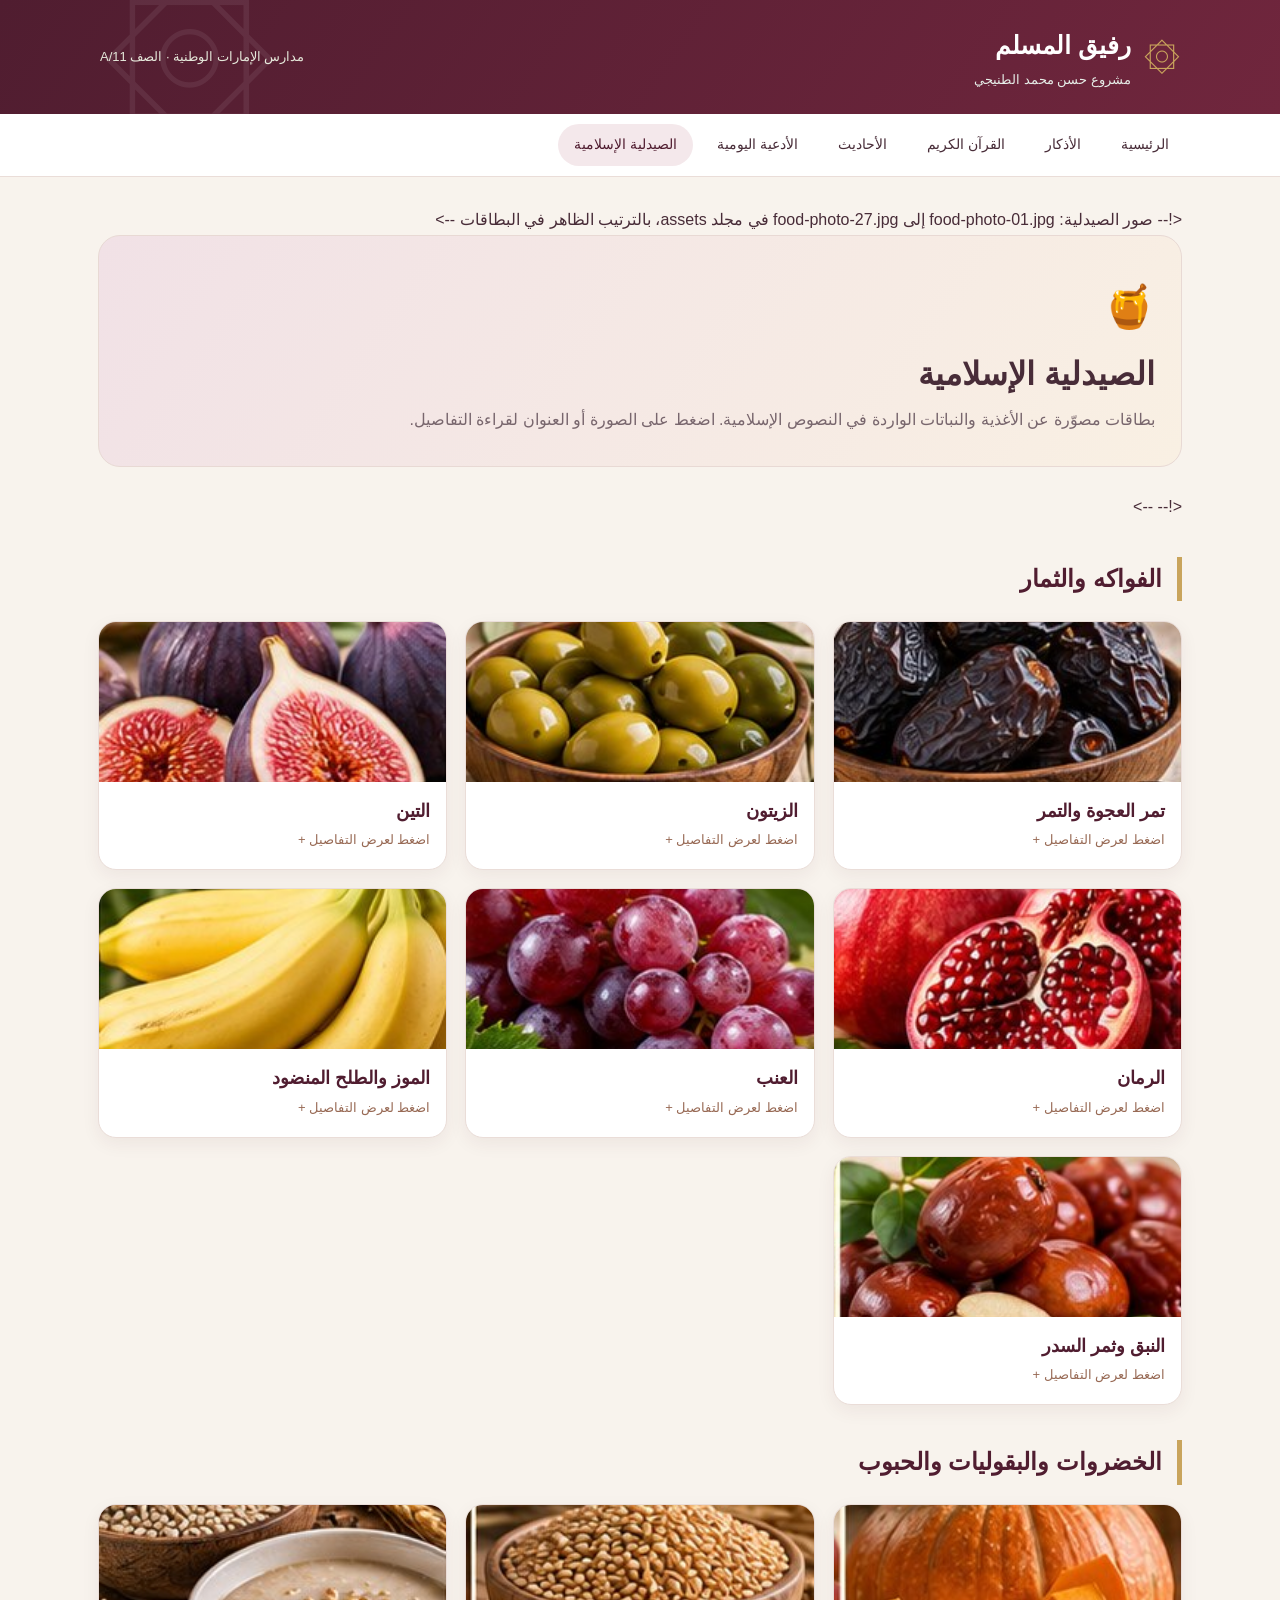
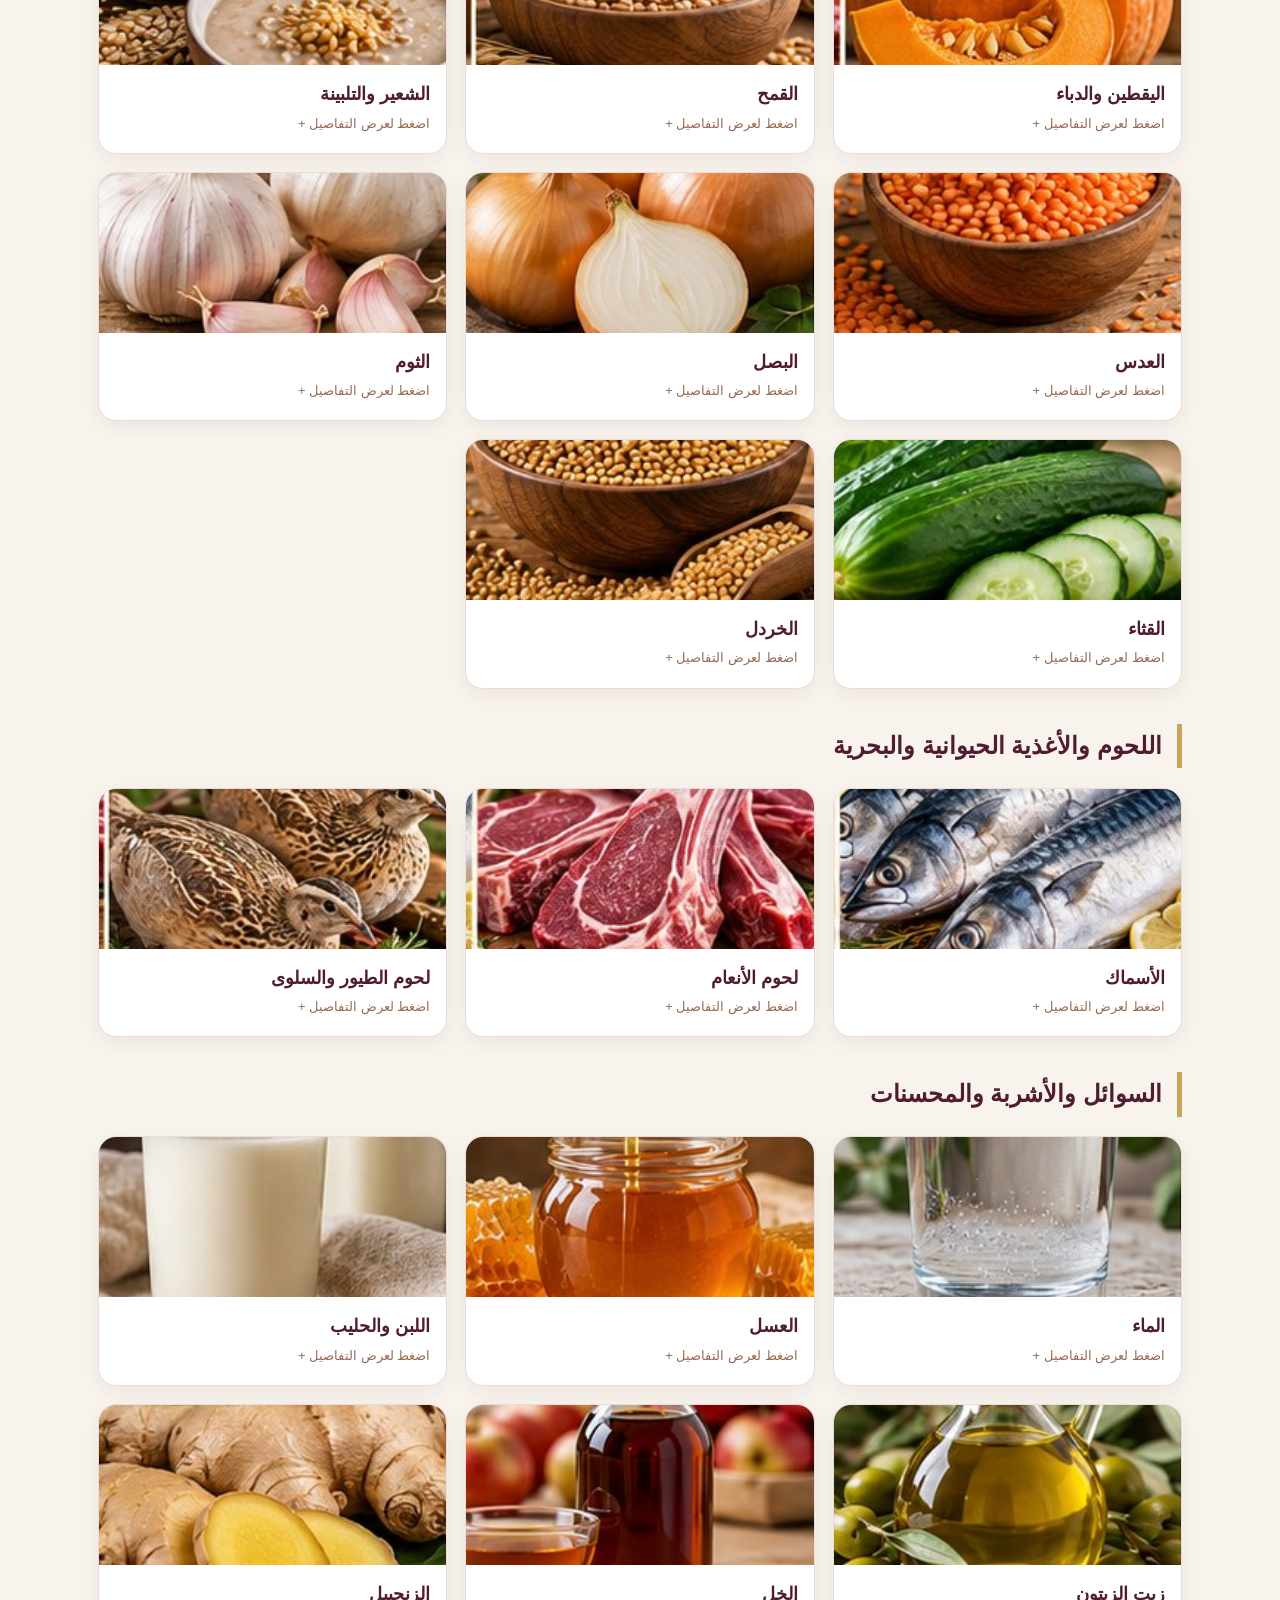
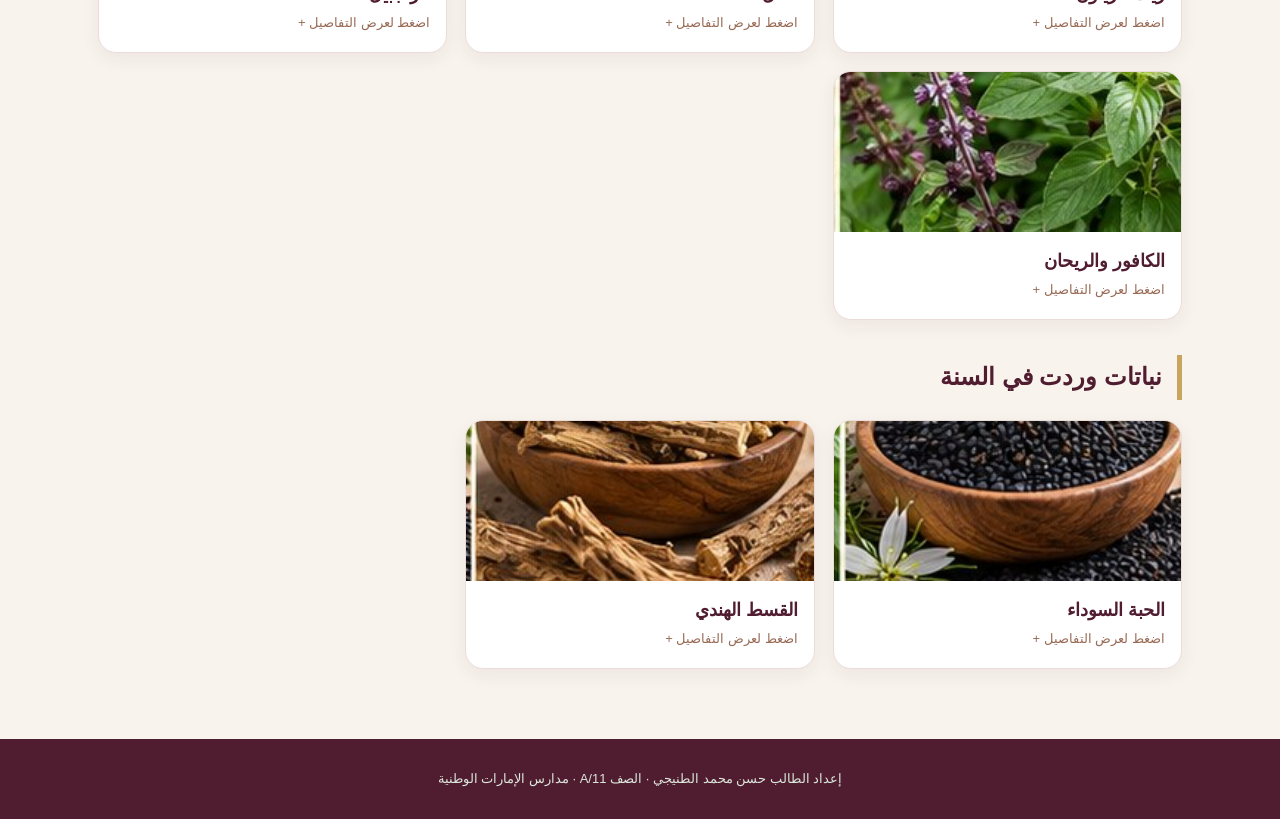
==== commit 6e7101da: "Update medicine.html" ====
--- a/medicine.html
+++ b/medicine.html
@@ -16,9 +16,9 @@
 <main class="container">
 &lt;!-- صور الصيدلية: food-photo-01.jpg إلى food-photo-27.jpg في مجلد assets، بالترتيب الظاهر في البطاقات --&gt;
 <section class="page-intro"><span class="intro-symbol">🍯</span><h2>الصيدلية الإسلامية</h2><p>بطاقات مصوّرة عن الأغذية والنباتات الواردة في النصوص الإسلامية. اضغط على الصورة أو العنوان لقراءة التفاصيل.</p></section>
-&lt;!-- الصيدلية الإسلامية: عدّل أسماء العناصر والمعلومات داخل كل بطاقة details، والصور محفوظة محلياً في assets --&gt;
+&lt;!-- --&gt;
 <section class="medicine-section"><h2 class="category-heading">الفواكه والثمار</h2><div class="medicine-grid"><details class="food-card"><summary><img alt="رسم توضيحي: تمر العجوة والتمر" loading="lazy" src="assets/food-photo-01.jpg"/><span class="food-card-caption"><strong>تمر العجوة والتمر</strong><span class="expand-hint">اضغط لعرض التفاصيل +</span></span></summary><div class="food-detail"><h3>وروده في النصوص</h3><p>ورد في السنة ذكر تمر العجوة، ومنه حديث صحيح البخاري (5445).</p><h3>الفوائد الغذائية والعلمية</h3><p>مصدر للطاقة والألياف والبوتاسيوم، ويحتوي على قدر من الحديد لكنه ليس علاجاً مثبتاً لفقر الدم.</p><h3>معلومة إضافية</h3><p>تختلف القيمة الغذائية حسب النوع والكمية. تناوله ضمن غذاء متوازن.</p></div></details><details class="food-card"><summary><img alt="رسم توضيحي: الزيتون" loading="lazy" src="assets/food-photo-02.jpg"/><span class="food-card-caption"><strong>الزيتون</strong><span class="expand-hint">اضغط لعرض التفاصيل +</span></span></summary><div class="food-detail"><h3>وروده في النصوص</h3><p>ذُكر الزيتون في القرآن الكريم، ومنها سورة التين (95:1).</p><h3>الفوائد الغذائية والعلمية</h3><p>يوفر دهوناً مفيدة ومركبات نباتية مضادة للأكسدة، خصوصاً عند تناوله باعتدال.</p><h3>معلومة إضافية</h3><p>لا يوجد دليل كافٍ على أنه يعالج أمراض الكبد.</p></div></details><details class="food-card"><summary><img alt="رسم توضيحي: التين" loading="lazy" src="assets/food-photo-03.jpg"/><span class="food-card-caption"><strong>التين</strong><span class="expand-hint">اضغط لعرض التفاصيل +</span></span></summary><div class="food-detail"><h3>وروده في النصوص</h3><p>ورد ذكر التين في القرآن الكريم، سورة التين (95:1).</p><h3>الفوائد الغذائية والعلمية</h3><p>يحتوي على الألياف التي تدعم انتظام حركة الأمعاء، وبعض المعادن.</p><h3>معلومة إضافية</h3><p>ليس علاجاً مضموناً للإمساك الشديد أو هشاشة العظام.</p></div></details><details class="food-card"><summary><img alt="رسم توضيحي: الرمان" loading="lazy" src="assets/food-photo-04.jpg"/><span class="food-card-caption"><strong>الرمان</strong><span class="expand-hint">اضغط لعرض التفاصيل +</span></span></summary><div class="food-detail"><h3>وروده في النصوص</h3><p>ذُكر الرمان في القرآن الكريم، سورة الأنعام (6:99).</p><h3>الفوائد الغذائية والعلمية</h3><p>يوفر الألياف والبوليفينولات، ويُدرس أثره على مؤشرات صحة القلب.</p><h3>معلومة إضافية</h3><p>لا تثبت الوقاية من النقرس أو حصى الكلى بمجرد تناوله.</p></div></details><details class="food-card"><summary><img alt="رسم توضيحي: العنب" loading="lazy" src="assets/food-photo-05.jpg"/><span class="food-card-caption"><strong>العنب</strong><span class="expand-hint">اضغط لعرض التفاصيل +</span></span></summary><div class="food-detail"><h3>وروده في النصوص</h3><p>ورد ذكر العنب في القرآن الكريم، سورة النحل (16:11).</p><h3>الفوائد الغذائية والعلمية</h3><p>يوفر الماء والكربوهيدرات ومركبات نباتية، خاصة في القشرة.</p><h3>معلومة إضافية</h3><p>لا يُعتمد عليه وحده لخفض الكوليسترول.</p></div></details><details class="food-card"><summary><img alt="رسم توضيحي: الموز والطلح المنضود" loading="lazy" src="assets/food-photo-06.jpg"/><span class="food-card-caption"><strong>الموز والطلح المنضود</strong><span class="expand-hint">اضغط لعرض التفاصيل +</span></span></summary><div class="food-detail"><h3>وروده في النصوص</h3><p>ورد لفظ «طلح منضود» في سورة الواقعة (56:29)، وتفسيره بالموز قول من أقوال المفسرين.</p><h3>الفوائد الغذائية والعلمية</h3><p>الموز مصدر للبوتاسيوم والكربوهيدرات، وقد يناسب بعض حالات اضطراب الهضم.</p><h3>معلومة إضافية</h3><p>ليس علاجاً للسعال أو أمراض الدماغ.</p></div></details><details class="food-card"><summary><img alt="رسم توضيحي: النبق وثمر السدر" loading="lazy" src="assets/food-photo-07.jpg"/><span class="food-card-caption"><strong>النبق وثمر السدر</strong><span class="expand-hint">اضغط لعرض التفاصيل +</span></span></summary><div class="food-detail"><h3>وروده في النصوص</h3><p>ذُكر السدر في القرآن الكريم، ومنها سورة سبأ (34:16)، دون تقرير علاج محدد لثمره.</p><h3>الفوائد الغذائية والعلمية</h3><p>ثماره تؤكل في بعض المناطق وتوفر عناصر غذائية تختلف باختلاف النوع.</p><h3>معلومة إضافية</h3><p>ادعاءات تطهير الأمعاء تحتاج إلى دليل سريري.</p></div></details></div></section><section class="medicine-section"><h2 class="category-heading">الخضروات والبقوليات والحبوب</h2><div class="medicine-grid"><details class="food-card"><summary><img alt="رسم توضيحي: اليقطين والدباء" loading="lazy" src="assets/food-photo-08.jpg"/><span class="food-card-caption"><strong>اليقطين والدباء</strong><span class="expand-hint">اضغط لعرض التفاصيل +</span></span></summary><div class="food-detail"><h3>وروده في النصوص</h3><p>ورد في صحيح البخاري (5436) أن النبي ﷺ كان يحب الدباء.</p><h3>الفوائد الغذائية والعلمية</h3><p>غني بالماء ويحتوي على بيتا كاروتين والألياف، ويساعد ضمن غذاء متنوع.</p><h3>معلومة إضافية</h3><p>لا تثبت فاعليته الخاصة في تنشيط خلايا الدماغ.</p></div></details><details class="food-card"><summary><img alt="رسم توضيحي: القمح" loading="lazy" src="assets/food-photo-09.jpg"/><span class="food-card-caption"><strong>القمح</strong><span class="expand-hint">اضغط لعرض التفاصيل +</span></span></summary><div class="food-detail"><h3>وروده في النصوص</h3><p>ذُكرت الحبوب والزروع في القرآن، وورد لفظ «فومها» في البقرة (2:61) مع اختلاف التفسير.</p><h3>الفوائد الغذائية والعلمية</h3><p>القمح الكامل مصدر للألياف وفيتامينات ب وبعض المعادن.</p><h3>معلومة إضافية</h3><p>تختلف فوائده عن الدقيق الأبيض المكرر.</p></div></details><details class="food-card"><summary><img alt="رسم توضيحي: الشعير والتلبينة" loading="lazy" src="assets/food-photo-10.jpg"/><span class="food-card-caption"><strong>الشعير والتلبينة</strong><span class="expand-hint">اضغط لعرض التفاصيل +</span></span></summary><div class="food-detail"><h3>وروده في النصوص</h3><p>ورد ذكر التلبينة في صحيح البخاري (5689) وأنها تُجمّ فؤاد المريض وتذهب ببعض الحزن.</p><h3>الفوائد الغذائية والعلمية</h3><p>الشعير مصدر للألياف الذائبة، ومنها بيتا غلوكان، التي تدعم صحة القلب والهضم.</p><h3>معلومة إضافية</h3><p>التلبينة طعام مساعد وليست بديلاً لعلاج الاكتئاب.</p></div></details><details class="food-card"><summary><img alt="رسم توضيحي: العدس" loading="lazy" src="assets/food-photo-11.jpg"/><span class="food-card-caption"><strong>العدس</strong><span class="expand-hint">اضغط لعرض التفاصيل +</span></span></summary><div class="food-detail"><h3>وروده في النصوص</h3><p>ورد العدس في سورة البقرة (2:61).</p><h3>الفوائد الغذائية والعلمية</h3><p>غني بالبروتين النباتي والألياف والفولات والحديد.</p><h3>معلومة إضافية</h3><p>يساهم في تغذية الجسم لكنه لا يعالج كل أنواع فقر الدم.</p></div></details><details class="food-card"><summary><img alt="رسم توضيحي: البصل" loading="lazy" src="assets/food-photo-12.jpg"/><span class="food-card-caption"><strong>البصل</strong><span class="expand-hint">اضغط لعرض التفاصيل +</span></span></summary><div class="food-detail"><h3>وروده في النصوص</h3><p>ورد البصل في سورة البقرة (2:61).</p><h3>الفوائد الغذائية والعلمية</h3><p>يوفر مركبات كبريتية وفلافونويدات مثل الكيرسيتين.</p><h3>معلومة إضافية</h3><p>لا يوجد دليل كافٍ لوصفه بمنقٍ للدم أو علاج للعدوى.</p></div></details><details class="food-card"><summary><img alt="رسم توضيحي: الثوم" loading="lazy" src="assets/food-photo-13.jpg"/><span class="food-card-caption"><strong>الثوم</strong><span class="expand-hint">اضغط لعرض التفاصيل +</span></span></summary><div class="food-detail"><h3>وروده في النصوص</h3><p>ورد الثوم في بعض تفاسير لفظ «فومها» (البقرة 2:61)، وثبت ذكره في أحاديث آداب المسجد.</p><h3>الفوائد الغذائية والعلمية</h3><p>يحتوي على مركبات كبريتية، وقد يؤثر بدرجة محدودة على بعض مؤشرات ضغط الدم.</p><h3>معلومة إضافية</h3><p>لا يحل محل المضادات الحيوية أو أدوية الضغط.</p></div></details><details class="food-card"><summary><img alt="رسم توضيحي: القثاء" loading="lazy" src="assets/food-photo-14.jpg"/><span class="food-card-caption"><strong>القثاء</strong><span class="expand-hint">اضغط لعرض التفاصيل +</span></span></summary><div class="food-detail"><h3>وروده في النصوص</h3><p>ورد في صحيح البخاري (5440) أكل القثاء مع الرطب.</p><h3>الفوائد الغذائية والعلمية</h3><p>غني بالماء وقليل السعرات، ويساهم في الترطيب.</p><h3>معلومة إضافية</h3><p>القثاء ليس هو بالضرورة الخيار البري.</p></div></details><details class="food-card"><summary><img alt="رسم توضيحي: الخردل" loading="lazy" src="assets/food-photo-15.jpg"/><span class="food-card-caption"><strong>الخردل</strong><span class="expand-hint">اضغط لعرض التفاصيل +</span></span></summary><div class="food-detail"><h3>وروده في النصوص</h3><p>ورد ذكر «حبة من خردل» في القرآن الكريم، سورة الأنبياء (21:47)، في سياق الموازين.</p><h3>الفوائد الغذائية والعلمية</h3><p>حبوب الخردل تُستخدم غذائياً وتحتوي على مركبات نباتية.</p><h3>معلومة إضافية</h3><p>ورود الاسم في النص لا يعني ثبوت علاج محدد.</p></div></details></div></section><section class="medicine-section"><h2 class="category-heading">اللحوم والأغذية الحيوانية والبحرية</h2><div class="medicine-grid"><details class="food-card"><summary><img alt="رسم توضيحي: الأسماك" loading="lazy" src="assets/food-photo-16.jpg"/><span class="food-card-caption"><strong>الأسماك</strong><span class="expand-hint">اضغط لعرض التفاصيل +</span></span></summary><div class="food-detail"><h3>وروده في النصوص</h3><p>ورد «لحماً طرياً» من البحر في القرآن الكريم، سورة النحل (16:14).</p><h3>الفوائد الغذائية والعلمية</h3><p>السمك مصدر للبروتين، وتحتوي بعض الأنواع الدهنية على أحماض أوميغا 3.</p><h3>معلومة إضافية</h3><p>الفائدة تعتمد على نوع السمك وطريقة الطهي.</p></div></details><details class="food-card"><summary><img alt="رسم توضيحي: لحوم الأنعام" loading="lazy" src="assets/food-photo-17.jpg"/><span class="food-card-caption"><strong>لحوم الأنعام</strong><span class="expand-hint">اضغط لعرض التفاصيل +</span></span></summary><div class="food-detail"><h3>وروده في النصوص</h3><p>ورد ذكر الأنعام ومنافعها في القرآن الكريم، سورة النحل (16:5).</p><h3>الفوائد الغذائية والعلمية</h3><p>تمد الجسم بالبروتين والحديد وفيتامين ب12، مع اختلاف الدهون حسب القطعة.</p><h3>معلومة إضافية</h3><p>لا يثبت تفضيل صحي عام للكتف أو الظهر بسبب سرعة الهضم.</p></div></details><details class="food-card"><summary><img alt="رسم توضيحي: لحوم الطيور والسلوى" loading="lazy" src="assets/food-photo-18.jpg"/><span class="food-card-caption"><strong>لحوم الطيور والسلوى</strong><span class="expand-hint">اضغط لعرض التفاصيل +</span></span></summary><div class="food-detail"><h3>وروده في النصوص</h3><p>ورد ذكر السلوى في سورة البقرة (2:57)، ولحم الطير في الواقعة (56:21).</p><h3>الفوائد الغذائية والعلمية</h3><p>مصدر للبروتين وفيتامينات ب، وتتفاوت نسبة الدهون حسب النوع والجلد.</p><h3>معلومة إضافية</h3><p>لا توصف جميع الطيور بأنها خالية من الدهون.</p></div></details></div></section><section class="medicine-section"><h2 class="category-heading">السوائل والأشربة والمحسنات</h2><div class="medicine-grid"><details class="food-card"><summary><img alt="رسم توضيحي: الماء" loading="lazy" src="assets/food-photo-19.jpg"/><span class="food-card-caption"><strong>الماء</strong><span class="expand-hint">اضغط لعرض التفاصيل +</span></span></summary><div class="food-detail"><h3>وروده في النصوص</h3><p>قال تعالى: «وجعلنا من الماء كل شيء حي» (الأنبياء 21:30).</p><h3>الفوائد الغذائية والعلمية</h3><p>ضروري للترطيب وتنظيم حرارة الجسم ووظائف الأعضاء.</p><h3>معلومة إضافية</h3><p>تختلف الحاجة اليومية حسب العمر والنشاط والطقس.</p></div></details><details class="food-card"><summary><img alt="رسم توضيحي: العسل" loading="lazy" src="assets/food-photo-20.jpg"/><span class="food-card-caption"><strong>العسل</strong><span class="expand-hint">اضغط لعرض التفاصيل +</span></span></summary><div class="food-detail"><h3>وروده في النصوص</h3><p>ورد ذكر العسل في سورة النحل (16:69).</p><h3>الفوائد الغذائية والعلمية</h3><p>مصدر للسكريات، وله استعمالات طبية محددة مدعومة بأدلة متفاوتة، ومنها بعض أنواع العسل الطبي للجروح.</p><h3>معلومة إضافية</h3><p>لا يُعطى للأطفال دون عمر سنة، ولا يغني عن علاج العدوى.</p></div></details><details class="food-card"><summary><img alt="رسم توضيحي: اللبن والحليب" loading="lazy" src="assets/food-photo-21.jpg"/><span class="food-card-caption"><strong>اللبن والحليب</strong><span class="expand-hint">اضغط لعرض التفاصيل +</span></span></summary><div class="food-detail"><h3>وروده في النصوص</h3><p>ورد ذكر اللبن في سورة النحل (16:66).</p><h3>الفوائد الغذائية والعلمية</h3><p>يوفر البروتين والكالسيوم وفيتامين ب12، وبعض الأنواع مدعمة بفيتامين د.</p><h3>معلومة إضافية</h3><p>يُراعى عدم تحمل اللاكتوز أو الحساسية.</p></div></details><details class="food-card"><summary><img alt="رسم توضيحي: زيت الزيتون" loading="lazy" src="assets/food-photo-22.jpg"/><span class="food-card-caption"><strong>زيت الزيتون</strong><span class="expand-hint">اضغط لعرض التفاصيل +</span></span></summary><div class="food-detail"><h3>وروده في النصوص</h3><p>ورد الزيتون في القرآن الكريم، سورة النور (24:35).</p><h3>الفوائد الغذائية والعلمية</h3><p>غني بالدهون الأحادية غير المشبعة، واستبداله بالدهون المشبعة يدعم صحة القلب.</p><h3>معلومة إضافية</h3><p>تختلف النتائج باختلاف النظام الغذائي الكامل.</p></div></details><details class="food-card"><summary><img alt="رسم توضيحي: الخل" loading="lazy" src="assets/food-photo-23.jpg"/><span class="food-card-caption"><strong>الخل</strong><span class="expand-hint">اضغط لعرض التفاصيل +</span></span></summary><div class="food-detail"><h3>وروده في النصوص</h3><p>قال النبي ﷺ «نعم الإدام الخل» رواه مسلم (2052).</p><h3>الفوائد الغذائية والعلمية</h3><p>يُستخدم لإضافة النكهة، وتُدرس تأثيراته المحدودة على سكر الدم بعد الوجبات.</p><h3>معلومة إضافية</h3><p>ليس علاجاً للسكري، وقد يهيج المعدة والأسنان إذا استُهلك مركزاً.</p></div></details><details class="food-card"><summary><img alt="رسم توضيحي: الزنجبيل" loading="lazy" src="assets/food-photo-24.jpg"/><span class="food-card-caption"><strong>الزنجبيل</strong><span class="expand-hint">اضغط لعرض التفاصيل +</span></span></summary><div class="food-detail"><h3>وروده في النصوص</h3><p>ورد الزنجبيل في وصف شراب أهل الجنة، سورة الإنسان (76:17).</p><h3>الفوائد الغذائية والعلمية</h3><p>توجد أدلة على فائدة بعض مستحضرات الزنجبيل لتخفيف أنواع من الغثيان.</p><h3>معلومة إضافية</h3><p>لا يثبت علاج نزلات البرد والإنفلونزا به.</p></div></details><details class="food-card"><summary><img alt="رسم توضيحي: الكافور والريحان" loading="lazy" src="assets/food-photo-25.jpg"/><span class="food-card-caption"><strong>الكافور والريحان</strong><span class="expand-hint">اضغط لعرض التفاصيل +</span></span></summary><div class="food-detail"><h3>وروده في النصوص</h3><p>ورد الكافور في سورة الإنسان (76:5)، والريحان في سورة الرحمن (55:12).</p><h3>الفوائد الغذائية والعلمية</h3><p>تُستخدم بعض النباتات العطرية في الطعام والعطور، وتختلف آثارها حسب النوع والتحضير.</p><h3>معلومة إضافية</h3><p>الكافور المركز قد يكون ساماً عند تناوله، ووروده في وصف الجنة لا يثبت استخدامه كعلاج.</p></div></details></div></section><section class="medicine-section"><h2 class="category-heading">نباتات وردت في السنة</h2><div class="medicine-grid"><details class="food-card"><summary><img alt="رسم توضيحي: الحبة السوداء" loading="lazy" src="assets/food-photo-26.jpg"/><span class="food-card-caption"><strong>الحبة السوداء</strong><span class="expand-hint">اضغط لعرض التفاصيل +</span></span></summary><div class="food-detail"><h3>وروده في النصوص</h3><p>ورد في صحيح البخاري (5688) حديث الحبة السوداء.</p><h3>الفوائد الغذائية والعلمية</h3><p>تحتوي على مركبات مثل الثيموكينون، وتوجد دراسات أولية على بعض مؤشرات الصحة.</p><h3>معلومة إضافية</h3><p>لا تثبت فعاليتها لعلاج كل الأمراض، ولا تستبدل الأدوية.</p></div></details><details class="food-card"><summary><img alt="رسم توضيحي: القسط الهندي" loading="lazy" src="assets/food-photo-27.jpg"/><span class="food-card-caption"><strong>القسط الهندي</strong><span class="expand-hint">اضغط لعرض التفاصيل +</span></span></summary><div class="food-detail"><h3>وروده في النصوص</h3><p>ورد ذكر القسط الهندي في صحيح البخاري (5692).</p><h3>الفوائد الغذائية والعلمية</h3><p>نبات استُخدم تاريخياً في بعض الممارسات التقليدية، لكن التجارب السريرية الحديثة محدودة.</p><h3>معلومة إضافية</h3><p>بعض المنتجات العشبية قد تكون ملوثة أو غير آمنة، فلا يُستخدم لعلاج اللوزتين دون تقييم طبي.</p></div></details></div></section></main>
 <!-- تذييل الموقع: معلومات الطالب -->
 <footer class="site-footer">إعداد الطالب حسن محمد الطنيجي · الصف 11/A · مدارس الإمارات الوطنية</footer>
 <script src="common.js"></script>
-</body></html>+</body></html>
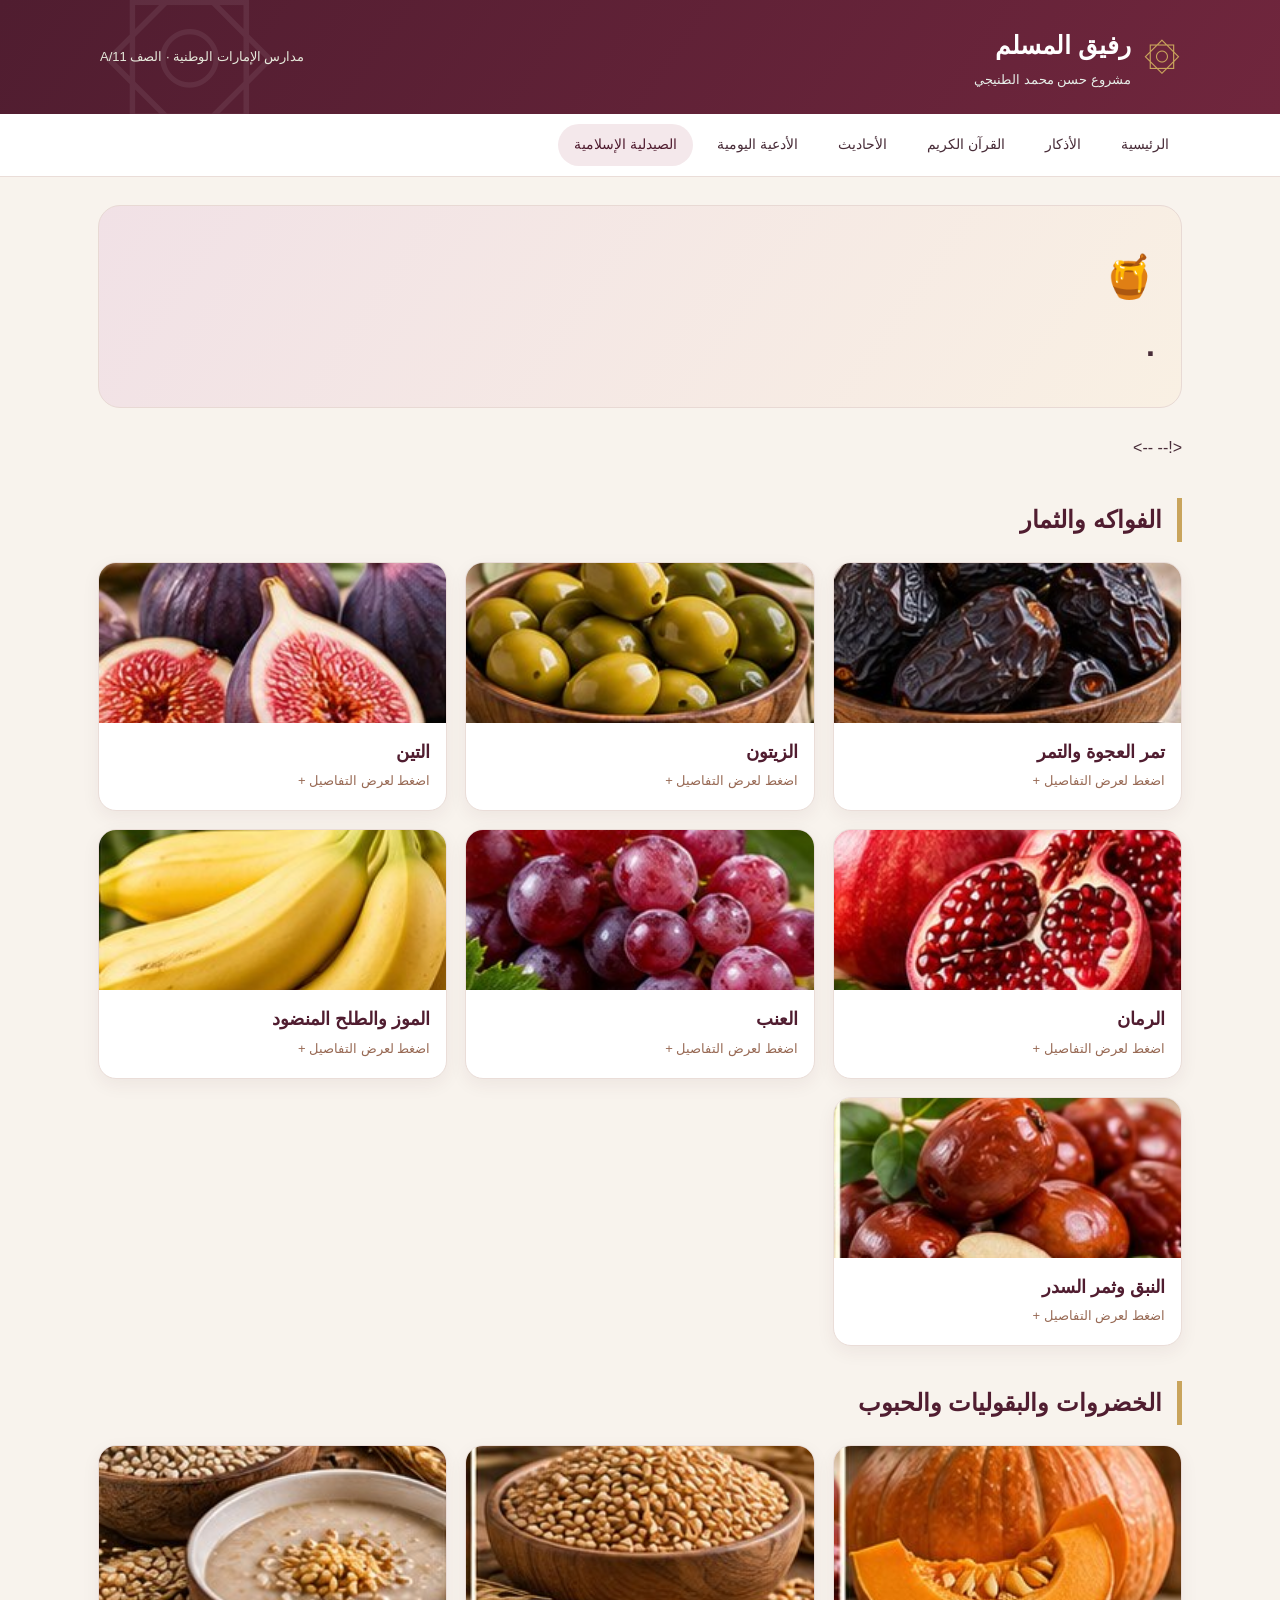
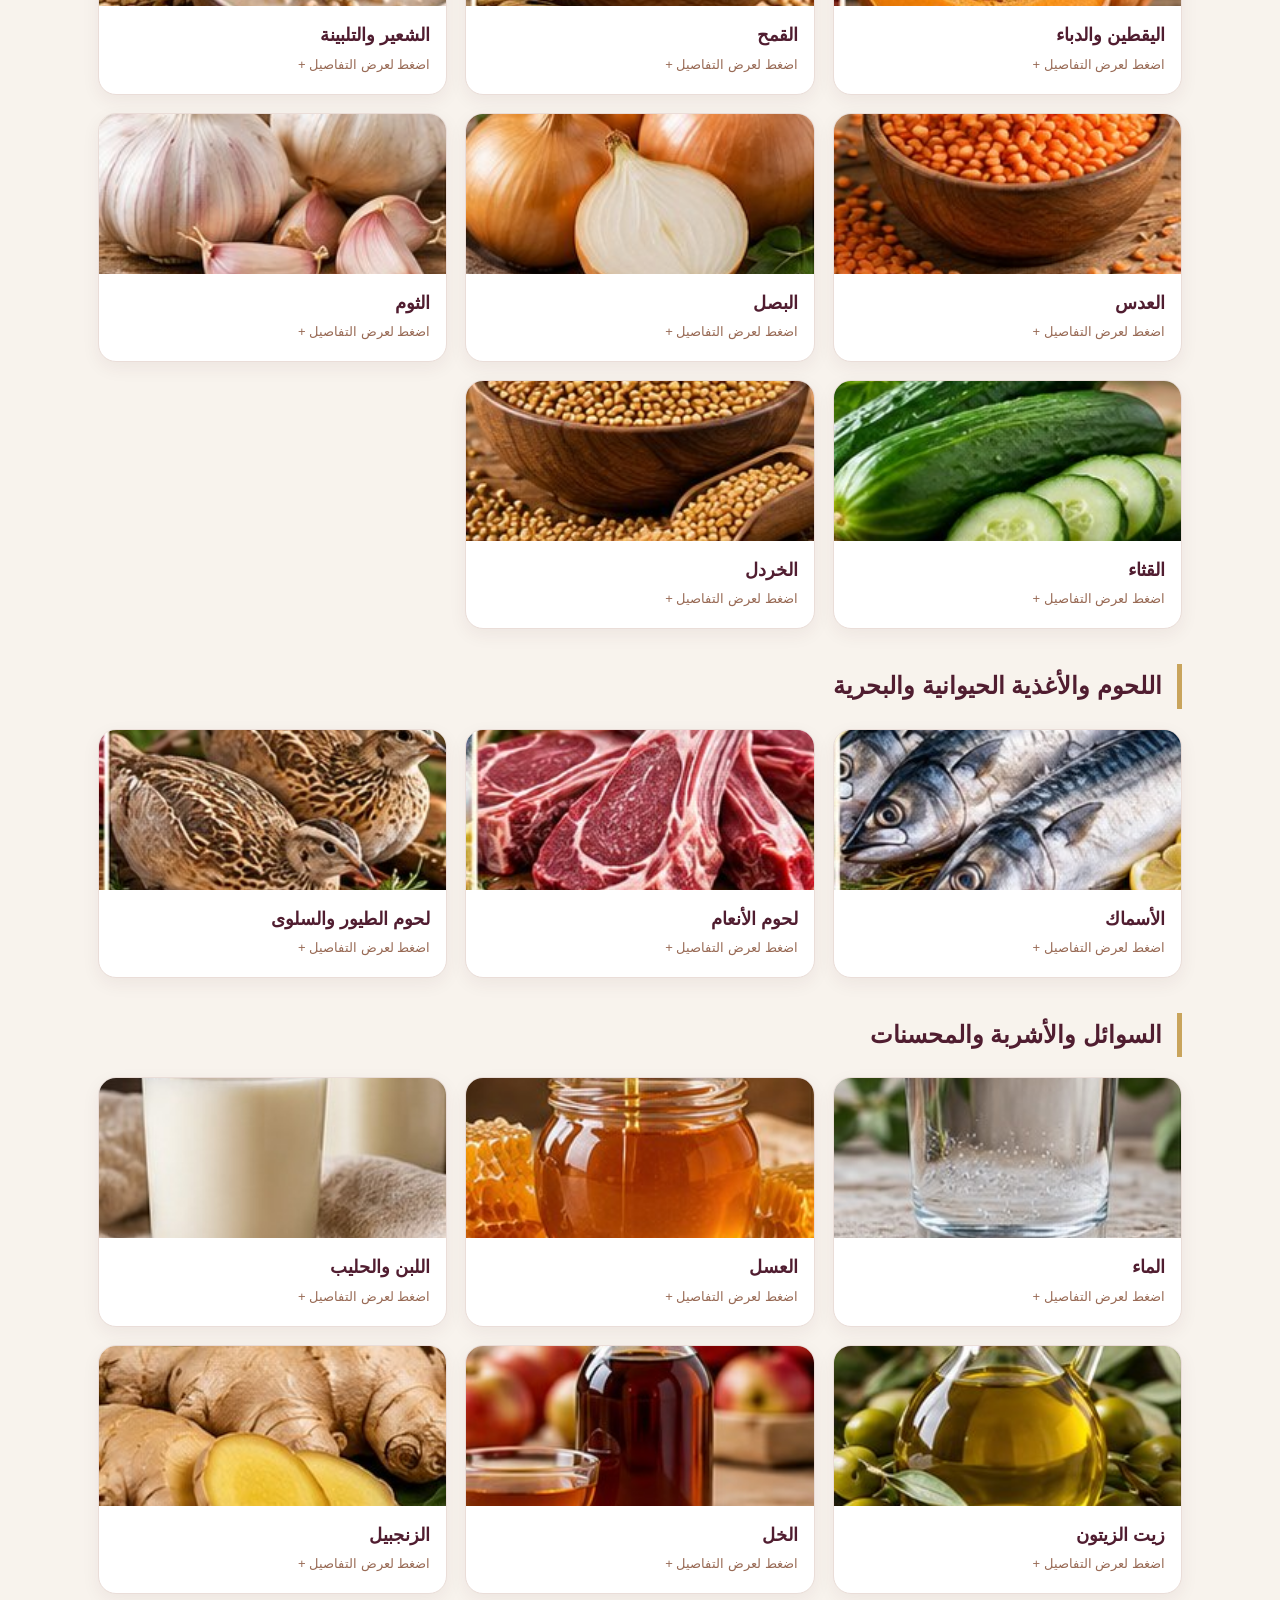
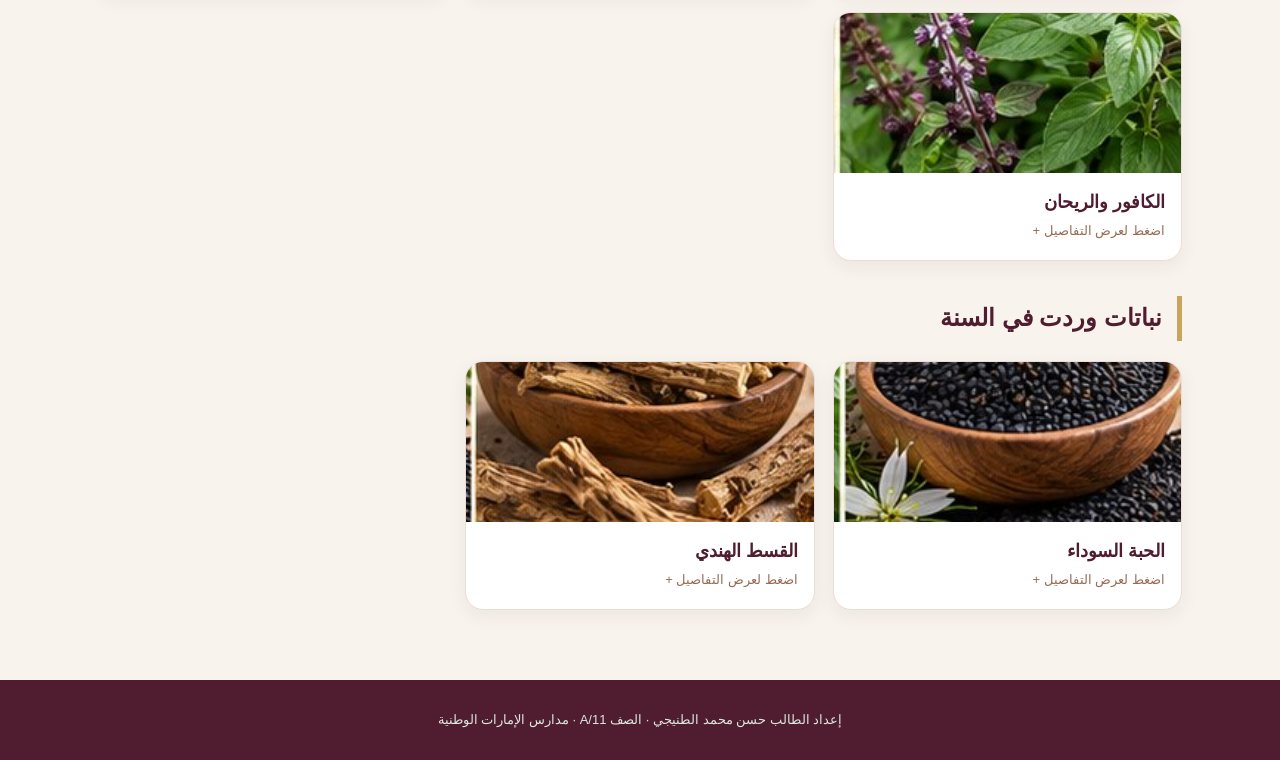
==== commit d5498a6a: "Update medicine.html" ====
--- a/medicine.html
+++ b/medicine.html
@@ -14,8 +14,8 @@
 <!-- قائمة الأقسام: لإضافة قسم أو حذفه، عدّل الروابط هنا في كل صفحة -->
 <nav aria-label="التنقل بين الأقسام" class="site-nav"><div class="nav-inner"><a href="index.html">الرئيسية</a><a href="athkar.html">الأذكار</a><a href="quran.html">القرآن الكريم</a><a href="hadiths.html">الأحاديث</a><a href="duas.html">الأدعية اليومية</a><a aria-current="page" href="medicine.html">الصيدلية الإسلامية</a></div></nav>
 <main class="container">
-&lt;!-- صور الصيدلية: food-photo-01.jpg إلى food-photo-27.jpg في مجلد assets، بالترتيب الظاهر في البطاقات --&gt;
-<section class="page-intro"><span class="intro-symbol">🍯</span><h2>الصيدلية الإسلامية</h2><p>بطاقات مصوّرة عن الأغذية والنباتات الواردة في النصوص الإسلامية. اضغط على الصورة أو العنوان لقراءة التفاصيل.</p></section>
+
+<section class="page-intro"><span class="intro-symbol">🍯</span><h2>.</p></section>
 &lt;!-- --&gt;
 <section class="medicine-section"><h2 class="category-heading">الفواكه والثمار</h2><div class="medicine-grid"><details class="food-card"><summary><img alt="رسم توضيحي: تمر العجوة والتمر" loading="lazy" src="assets/food-photo-01.jpg"/><span class="food-card-caption"><strong>تمر العجوة والتمر</strong><span class="expand-hint">اضغط لعرض التفاصيل +</span></span></summary><div class="food-detail"><h3>وروده في النصوص</h3><p>ورد في السنة ذكر تمر العجوة، ومنه حديث صحيح البخاري (5445).</p><h3>الفوائد الغذائية والعلمية</h3><p>مصدر للطاقة والألياف والبوتاسيوم، ويحتوي على قدر من الحديد لكنه ليس علاجاً مثبتاً لفقر الدم.</p><h3>معلومة إضافية</h3><p>تختلف القيمة الغذائية حسب النوع والكمية. تناوله ضمن غذاء متوازن.</p></div></details><details class="food-card"><summary><img alt="رسم توضيحي: الزيتون" loading="lazy" src="assets/food-photo-02.jpg"/><span class="food-card-caption"><strong>الزيتون</strong><span class="expand-hint">اضغط لعرض التفاصيل +</span></span></summary><div class="food-detail"><h3>وروده في النصوص</h3><p>ذُكر الزيتون في القرآن الكريم، ومنها سورة التين (95:1).</p><h3>الفوائد الغذائية والعلمية</h3><p>يوفر دهوناً مفيدة ومركبات نباتية مضادة للأكسدة، خصوصاً عند تناوله باعتدال.</p><h3>معلومة إضافية</h3><p>لا يوجد دليل كافٍ على أنه يعالج أمراض الكبد.</p></div></details><details class="food-card"><summary><img alt="رسم توضيحي: التين" loading="lazy" src="assets/food-photo-03.jpg"/><span class="food-card-caption"><strong>التين</strong><span class="expand-hint">اضغط لعرض التفاصيل +</span></span></summary><div class="food-detail"><h3>وروده في النصوص</h3><p>ورد ذكر التين في القرآن الكريم، سورة التين (95:1).</p><h3>الفوائد الغذائية والعلمية</h3><p>يحتوي على الألياف التي تدعم انتظام حركة الأمعاء، وبعض المعادن.</p><h3>معلومة إضافية</h3><p>ليس علاجاً مضموناً للإمساك الشديد أو هشاشة العظام.</p></div></details><details class="food-card"><summary><img alt="رسم توضيحي: الرمان" loading="lazy" src="assets/food-photo-04.jpg"/><span class="food-card-caption"><strong>الرمان</strong><span class="expand-hint">اضغط لعرض التفاصيل +</span></span></summary><div class="food-detail"><h3>وروده في النصوص</h3><p>ذُكر الرمان في القرآن الكريم، سورة الأنعام (6:99).</p><h3>الفوائد الغذائية والعلمية</h3><p>يوفر الألياف والبوليفينولات، ويُدرس أثره على مؤشرات صحة القلب.</p><h3>معلومة إضافية</h3><p>لا تثبت الوقاية من النقرس أو حصى الكلى بمجرد تناوله.</p></div></details><details class="food-card"><summary><img alt="رسم توضيحي: العنب" loading="lazy" src="assets/food-photo-05.jpg"/><span class="food-card-caption"><strong>العنب</strong><span class="expand-hint">اضغط لعرض التفاصيل +</span></span></summary><div class="food-detail"><h3>وروده في النصوص</h3><p>ورد ذكر العنب في القرآن الكريم، سورة النحل (16:11).</p><h3>الفوائد الغذائية والعلمية</h3><p>يوفر الماء والكربوهيدرات ومركبات نباتية، خاصة في القشرة.</p><h3>معلومة إضافية</h3><p>لا يُعتمد عليه وحده لخفض الكوليسترول.</p></div></details><details class="food-card"><summary><img alt="رسم توضيحي: الموز والطلح المنضود" loading="lazy" src="assets/food-photo-06.jpg"/><span class="food-card-caption"><strong>الموز والطلح المنضود</strong><span class="expand-hint">اضغط لعرض التفاصيل +</span></span></summary><div class="food-detail"><h3>وروده في النصوص</h3><p>ورد لفظ «طلح منضود» في سورة الواقعة (56:29)، وتفسيره بالموز قول من أقوال المفسرين.</p><h3>الفوائد الغذائية والعلمية</h3><p>الموز مصدر للبوتاسيوم والكربوهيدرات، وقد يناسب بعض حالات اضطراب الهضم.</p><h3>معلومة إضافية</h3><p>ليس علاجاً للسعال أو أمراض الدماغ.</p></div></details><details class="food-card"><summary><img alt="رسم توضيحي: النبق وثمر السدر" loading="lazy" src="assets/food-photo-07.jpg"/><span class="food-card-caption"><strong>النبق وثمر السدر</strong><span class="expand-hint">اضغط لعرض التفاصيل +</span></span></summary><div class="food-detail"><h3>وروده في النصوص</h3><p>ذُكر السدر في القرآن الكريم، ومنها سورة سبأ (34:16)، دون تقرير علاج محدد لثمره.</p><h3>الفوائد الغذائية والعلمية</h3><p>ثماره تؤكل في بعض المناطق وتوفر عناصر غذائية تختلف باختلاف النوع.</p><h3>معلومة إضافية</h3><p>ادعاءات تطهير الأمعاء تحتاج إلى دليل سريري.</p></div></details></div></section><section class="medicine-section"><h2 class="category-heading">الخضروات والبقوليات والحبوب</h2><div class="medicine-grid"><details class="food-card"><summary><img alt="رسم توضيحي: اليقطين والدباء" loading="lazy" src="assets/food-photo-08.jpg"/><span class="food-card-caption"><strong>اليقطين والدباء</strong><span class="expand-hint">اضغط لعرض التفاصيل +</span></span></summary><div class="food-detail"><h3>وروده في النصوص</h3><p>ورد في صحيح البخاري (5436) أن النبي ﷺ كان يحب الدباء.</p><h3>الفوائد الغذائية والعلمية</h3><p>غني بالماء ويحتوي على بيتا كاروتين والألياف، ويساعد ضمن غذاء متنوع.</p><h3>معلومة إضافية</h3><p>لا تثبت فاعليته الخاصة في تنشيط خلايا الدماغ.</p></div></details><details class="food-card"><summary><img alt="رسم توضيحي: القمح" loading="lazy" src="assets/food-photo-09.jpg"/><span class="food-card-caption"><strong>القمح</strong><span class="expand-hint">اضغط لعرض التفاصيل +</span></span></summary><div class="food-detail"><h3>وروده في النصوص</h3><p>ذُكرت الحبوب والزروع في القرآن، وورد لفظ «فومها» في البقرة (2:61) مع اختلاف التفسير.</p><h3>الفوائد الغذائية والعلمية</h3><p>القمح الكامل مصدر للألياف وفيتامينات ب وبعض المعادن.</p><h3>معلومة إضافية</h3><p>تختلف فوائده عن الدقيق الأبيض المكرر.</p></div></details><details class="food-card"><summary><img alt="رسم توضيحي: الشعير والتلبينة" loading="lazy" src="assets/food-photo-10.jpg"/><span class="food-card-caption"><strong>الشعير والتلبينة</strong><span class="expand-hint">اضغط لعرض التفاصيل +</span></span></summary><div class="food-detail"><h3>وروده في النصوص</h3><p>ورد ذكر التلبينة في صحيح البخاري (5689) وأنها تُجمّ فؤاد المريض وتذهب ببعض الحزن.</p><h3>الفوائد الغذائية والعلمية</h3><p>الشعير مصدر للألياف الذائبة، ومنها بيتا غلوكان، التي تدعم صحة القلب والهضم.</p><h3>معلومة إضافية</h3><p>التلبينة طعام مساعد وليست بديلاً لعلاج الاكتئاب.</p></div></details><details class="food-card"><summary><img alt="رسم توضيحي: العدس" loading="lazy" src="assets/food-photo-11.jpg"/><span class="food-card-caption"><strong>العدس</strong><span class="expand-hint">اضغط لعرض التفاصيل +</span></span></summary><div class="food-detail"><h3>وروده في النصوص</h3><p>ورد العدس في سورة البقرة (2:61).</p><h3>الفوائد الغذائية والعلمية</h3><p>غني بالبروتين النباتي والألياف والفولات والحديد.</p><h3>معلومة إضافية</h3><p>يساهم في تغذية الجسم لكنه لا يعالج كل أنواع فقر الدم.</p></div></details><details class="food-card"><summary><img alt="رسم توضيحي: البصل" loading="lazy" src="assets/food-photo-12.jpg"/><span class="food-card-caption"><strong>البصل</strong><span class="expand-hint">اضغط لعرض التفاصيل +</span></span></summary><div class="food-detail"><h3>وروده في النصوص</h3><p>ورد البصل في سورة البقرة (2:61).</p><h3>الفوائد الغذائية والعلمية</h3><p>يوفر مركبات كبريتية وفلافونويدات مثل الكيرسيتين.</p><h3>معلومة إضافية</h3><p>لا يوجد دليل كافٍ لوصفه بمنقٍ للدم أو علاج للعدوى.</p></div></details><details class="food-card"><summary><img alt="رسم توضيحي: الثوم" loading="lazy" src="assets/food-photo-13.jpg"/><span class="food-card-caption"><strong>الثوم</strong><span class="expand-hint">اضغط لعرض التفاصيل +</span></span></summary><div class="food-detail"><h3>وروده في النصوص</h3><p>ورد الثوم في بعض تفاسير لفظ «فومها» (البقرة 2:61)، وثبت ذكره في أحاديث آداب المسجد.</p><h3>الفوائد الغذائية والعلمية</h3><p>يحتوي على مركبات كبريتية، وقد يؤثر بدرجة محدودة على بعض مؤشرات ضغط الدم.</p><h3>معلومة إضافية</h3><p>لا يحل محل المضادات الحيوية أو أدوية الضغط.</p></div></details><details class="food-card"><summary><img alt="رسم توضيحي: القثاء" loading="lazy" src="assets/food-photo-14.jpg"/><span class="food-card-caption"><strong>القثاء</strong><span class="expand-hint">اضغط لعرض التفاصيل +</span></span></summary><div class="food-detail"><h3>وروده في النصوص</h3><p>ورد في صحيح البخاري (5440) أكل القثاء مع الرطب.</p><h3>الفوائد الغذائية والعلمية</h3><p>غني بالماء وقليل السعرات، ويساهم في الترطيب.</p><h3>معلومة إضافية</h3><p>القثاء ليس هو بالضرورة الخيار البري.</p></div></details><details class="food-card"><summary><img alt="رسم توضيحي: الخردل" loading="lazy" src="assets/food-photo-15.jpg"/><span class="food-card-caption"><strong>الخردل</strong><span class="expand-hint">اضغط لعرض التفاصيل +</span></span></summary><div class="food-detail"><h3>وروده في النصوص</h3><p>ورد ذكر «حبة من خردل» في القرآن الكريم، سورة الأنبياء (21:47)، في سياق الموازين.</p><h3>الفوائد الغذائية والعلمية</h3><p>حبوب الخردل تُستخدم غذائياً وتحتوي على مركبات نباتية.</p><h3>معلومة إضافية</h3><p>ورود الاسم في النص لا يعني ثبوت علاج محدد.</p></div></details></div></section><section class="medicine-section"><h2 class="category-heading">اللحوم والأغذية الحيوانية والبحرية</h2><div class="medicine-grid"><details class="food-card"><summary><img alt="رسم توضيحي: الأسماك" loading="lazy" src="assets/food-photo-16.jpg"/><span class="food-card-caption"><strong>الأسماك</strong><span class="expand-hint">اضغط لعرض التفاصيل +</span></span></summary><div class="food-detail"><h3>وروده في النصوص</h3><p>ورد «لحماً طرياً» من البحر في القرآن الكريم، سورة النحل (16:14).</p><h3>الفوائد الغذائية والعلمية</h3><p>السمك مصدر للبروتين، وتحتوي بعض الأنواع الدهنية على أحماض أوميغا 3.</p><h3>معلومة إضافية</h3><p>الفائدة تعتمد على نوع السمك وطريقة الطهي.</p></div></details><details class="food-card"><summary><img alt="رسم توضيحي: لحوم الأنعام" loading="lazy" src="assets/food-photo-17.jpg"/><span class="food-card-caption"><strong>لحوم الأنعام</strong><span class="expand-hint">اضغط لعرض التفاصيل +</span></span></summary><div class="food-detail"><h3>وروده في النصوص</h3><p>ورد ذكر الأنعام ومنافعها في القرآن الكريم، سورة النحل (16:5).</p><h3>الفوائد الغذائية والعلمية</h3><p>تمد الجسم بالبروتين والحديد وفيتامين ب12، مع اختلاف الدهون حسب القطعة.</p><h3>معلومة إضافية</h3><p>لا يثبت تفضيل صحي عام للكتف أو الظهر بسبب سرعة الهضم.</p></div></details><details class="food-card"><summary><img alt="رسم توضيحي: لحوم الطيور والسلوى" loading="lazy" src="assets/food-photo-18.jpg"/><span class="food-card-caption"><strong>لحوم الطيور والسلوى</strong><span class="expand-hint">اضغط لعرض التفاصيل +</span></span></summary><div class="food-detail"><h3>وروده في النصوص</h3><p>ورد ذكر السلوى في سورة البقرة (2:57)، ولحم الطير في الواقعة (56:21).</p><h3>الفوائد الغذائية والعلمية</h3><p>مصدر للبروتين وفيتامينات ب، وتتفاوت نسبة الدهون حسب النوع والجلد.</p><h3>معلومة إضافية</h3><p>لا توصف جميع الطيور بأنها خالية من الدهون.</p></div></details></div></section><section class="medicine-section"><h2 class="category-heading">السوائل والأشربة والمحسنات</h2><div class="medicine-grid"><details class="food-card"><summary><img alt="رسم توضيحي: الماء" loading="lazy" src="assets/food-photo-19.jpg"/><span class="food-card-caption"><strong>الماء</strong><span class="expand-hint">اضغط لعرض التفاصيل +</span></span></summary><div class="food-detail"><h3>وروده في النصوص</h3><p>قال تعالى: «وجعلنا من الماء كل شيء حي» (الأنبياء 21:30).</p><h3>الفوائد الغذائية والعلمية</h3><p>ضروري للترطيب وتنظيم حرارة الجسم ووظائف الأعضاء.</p><h3>معلومة إضافية</h3><p>تختلف الحاجة اليومية حسب العمر والنشاط والطقس.</p></div></details><details class="food-card"><summary><img alt="رسم توضيحي: العسل" loading="lazy" src="assets/food-photo-20.jpg"/><span class="food-card-caption"><strong>العسل</strong><span class="expand-hint">اضغط لعرض التفاصيل +</span></span></summary><div class="food-detail"><h3>وروده في النصوص</h3><p>ورد ذكر العسل في سورة النحل (16:69).</p><h3>الفوائد الغذائية والعلمية</h3><p>مصدر للسكريات، وله استعمالات طبية محددة مدعومة بأدلة متفاوتة، ومنها بعض أنواع العسل الطبي للجروح.</p><h3>معلومة إضافية</h3><p>لا يُعطى للأطفال دون عمر سنة، ولا يغني عن علاج العدوى.</p></div></details><details class="food-card"><summary><img alt="رسم توضيحي: اللبن والحليب" loading="lazy" src="assets/food-photo-21.jpg"/><span class="food-card-caption"><strong>اللبن والحليب</strong><span class="expand-hint">اضغط لعرض التفاصيل +</span></span></summary><div class="food-detail"><h3>وروده في النصوص</h3><p>ورد ذكر اللبن في سورة النحل (16:66).</p><h3>الفوائد الغذائية والعلمية</h3><p>يوفر البروتين والكالسيوم وفيتامين ب12، وبعض الأنواع مدعمة بفيتامين د.</p><h3>معلومة إضافية</h3><p>يُراعى عدم تحمل اللاكتوز أو الحساسية.</p></div></details><details class="food-card"><summary><img alt="رسم توضيحي: زيت الزيتون" loading="lazy" src="assets/food-photo-22.jpg"/><span class="food-card-caption"><strong>زيت الزيتون</strong><span class="expand-hint">اضغط لعرض التفاصيل +</span></span></summary><div class="food-detail"><h3>وروده في النصوص</h3><p>ورد الزيتون في القرآن الكريم، سورة النور (24:35).</p><h3>الفوائد الغذائية والعلمية</h3><p>غني بالدهون الأحادية غير المشبعة، واستبداله بالدهون المشبعة يدعم صحة القلب.</p><h3>معلومة إضافية</h3><p>تختلف النتائج باختلاف النظام الغذائي الكامل.</p></div></details><details class="food-card"><summary><img alt="رسم توضيحي: الخل" loading="lazy" src="assets/food-photo-23.jpg"/><span class="food-card-caption"><strong>الخل</strong><span class="expand-hint">اضغط لعرض التفاصيل +</span></span></summary><div class="food-detail"><h3>وروده في النصوص</h3><p>قال النبي ﷺ «نعم الإدام الخل» رواه مسلم (2052).</p><h3>الفوائد الغذائية والعلمية</h3><p>يُستخدم لإضافة النكهة، وتُدرس تأثيراته المحدودة على سكر الدم بعد الوجبات.</p><h3>معلومة إضافية</h3><p>ليس علاجاً للسكري، وقد يهيج المعدة والأسنان إذا استُهلك مركزاً.</p></div></details><details class="food-card"><summary><img alt="رسم توضيحي: الزنجبيل" loading="lazy" src="assets/food-photo-24.jpg"/><span class="food-card-caption"><strong>الزنجبيل</strong><span class="expand-hint">اضغط لعرض التفاصيل +</span></span></summary><div class="food-detail"><h3>وروده في النصوص</h3><p>ورد الزنجبيل في وصف شراب أهل الجنة، سورة الإنسان (76:17).</p><h3>الفوائد الغذائية والعلمية</h3><p>توجد أدلة على فائدة بعض مستحضرات الزنجبيل لتخفيف أنواع من الغثيان.</p><h3>معلومة إضافية</h3><p>لا يثبت علاج نزلات البرد والإنفلونزا به.</p></div></details><details class="food-card"><summary><img alt="رسم توضيحي: الكافور والريحان" loading="lazy" src="assets/food-photo-25.jpg"/><span class="food-card-caption"><strong>الكافور والريحان</strong><span class="expand-hint">اضغط لعرض التفاصيل +</span></span></summary><div class="food-detail"><h3>وروده في النصوص</h3><p>ورد الكافور في سورة الإنسان (76:5)، والريحان في سورة الرحمن (55:12).</p><h3>الفوائد الغذائية والعلمية</h3><p>تُستخدم بعض النباتات العطرية في الطعام والعطور، وتختلف آثارها حسب النوع والتحضير.</p><h3>معلومة إضافية</h3><p>الكافور المركز قد يكون ساماً عند تناوله، ووروده في وصف الجنة لا يثبت استخدامه كعلاج.</p></div></details></div></section><section class="medicine-section"><h2 class="category-heading">نباتات وردت في السنة</h2><div class="medicine-grid"><details class="food-card"><summary><img alt="رسم توضيحي: الحبة السوداء" loading="lazy" src="assets/food-photo-26.jpg"/><span class="food-card-caption"><strong>الحبة السوداء</strong><span class="expand-hint">اضغط لعرض التفاصيل +</span></span></summary><div class="food-detail"><h3>وروده في النصوص</h3><p>ورد في صحيح البخاري (5688) حديث الحبة السوداء.</p><h3>الفوائد الغذائية والعلمية</h3><p>تحتوي على مركبات مثل الثيموكينون، وتوجد دراسات أولية على بعض مؤشرات الصحة.</p><h3>معلومة إضافية</h3><p>لا تثبت فعاليتها لعلاج كل الأمراض، ولا تستبدل الأدوية.</p></div></details><details class="food-card"><summary><img alt="رسم توضيحي: القسط الهندي" loading="lazy" src="assets/food-photo-27.jpg"/><span class="food-card-caption"><strong>القسط الهندي</strong><span class="expand-hint">اضغط لعرض التفاصيل +</span></span></summary><div class="food-detail"><h3>وروده في النصوص</h3><p>ورد ذكر القسط الهندي في صحيح البخاري (5692).</p><h3>الفوائد الغذائية والعلمية</h3><p>نبات استُخدم تاريخياً في بعض الممارسات التقليدية، لكن التجارب السريرية الحديثة محدودة.</p><h3>معلومة إضافية</h3><p>بعض المنتجات العشبية قد تكون ملوثة أو غير آمنة، فلا يُستخدم لعلاج اللوزتين دون تقييم طبي.</p></div></details></div></section></main>
 <!-- تذييل الموقع: معلومات الطالب -->
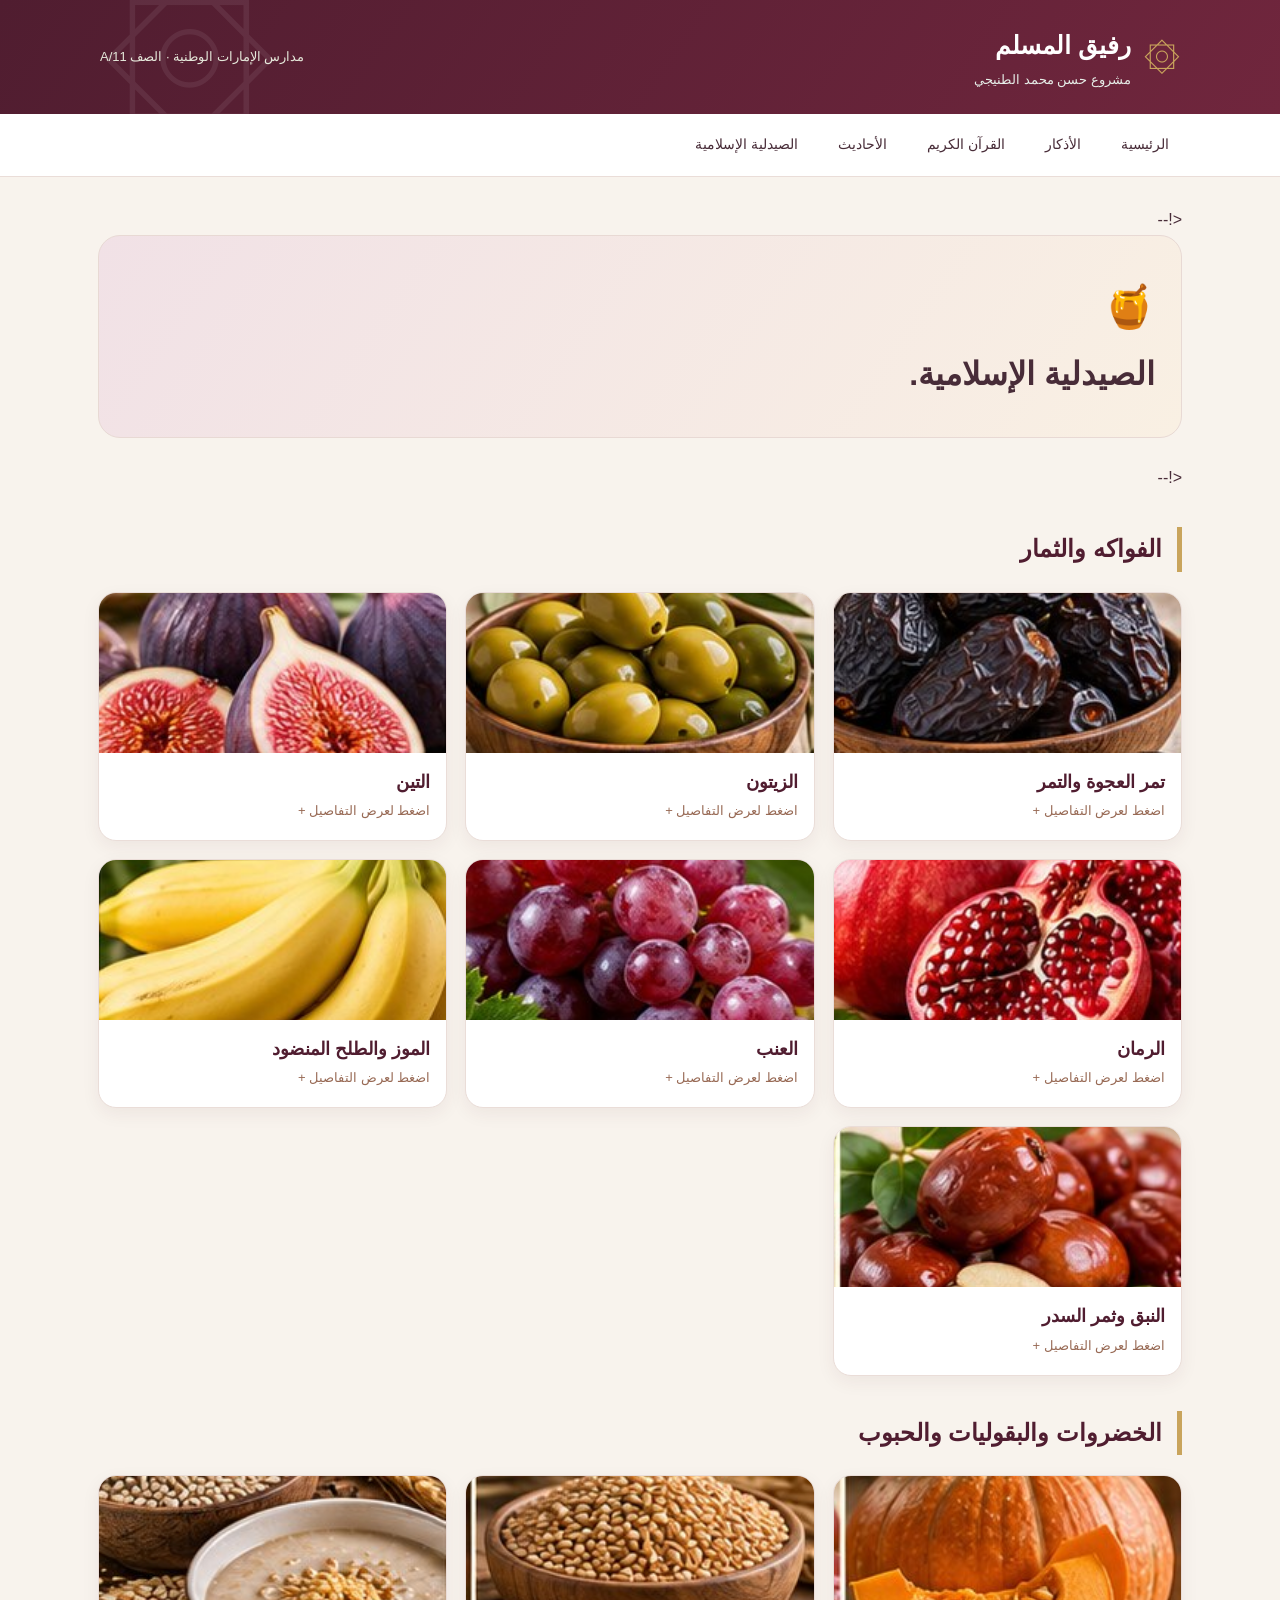
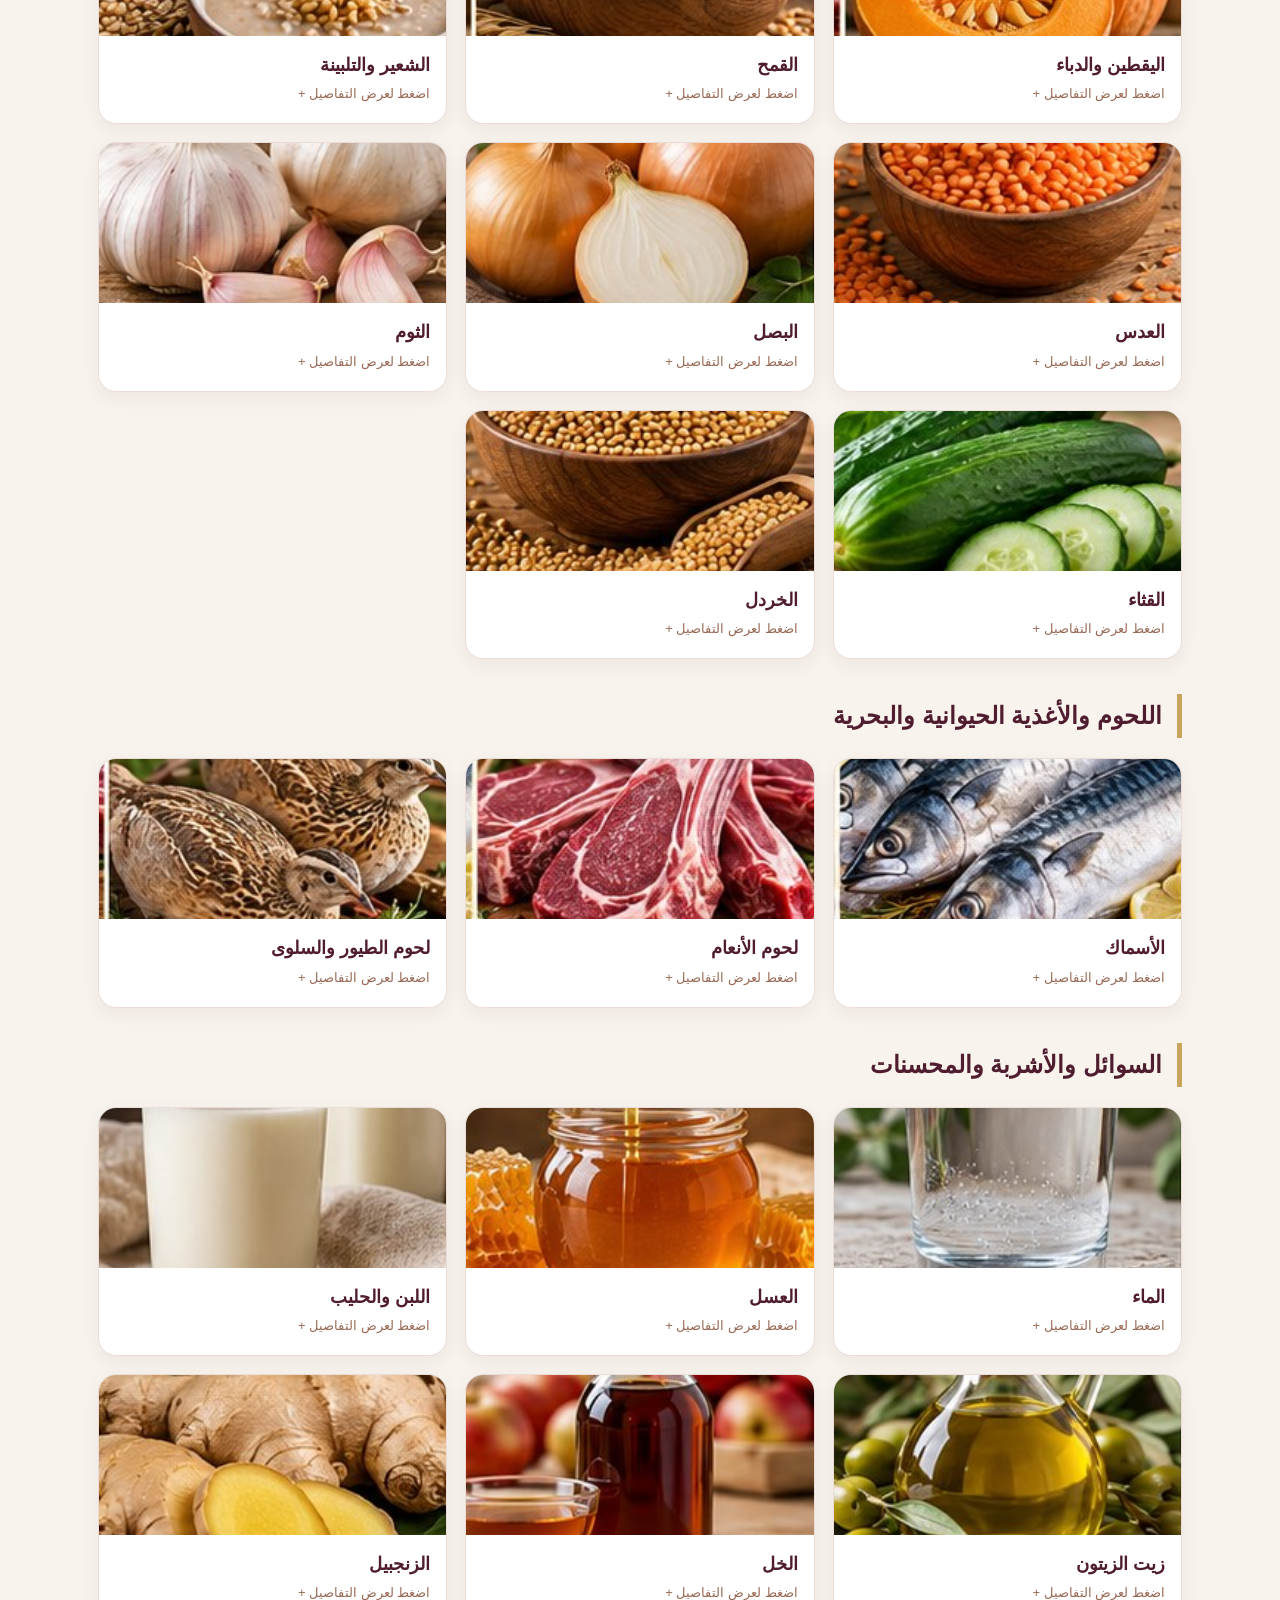
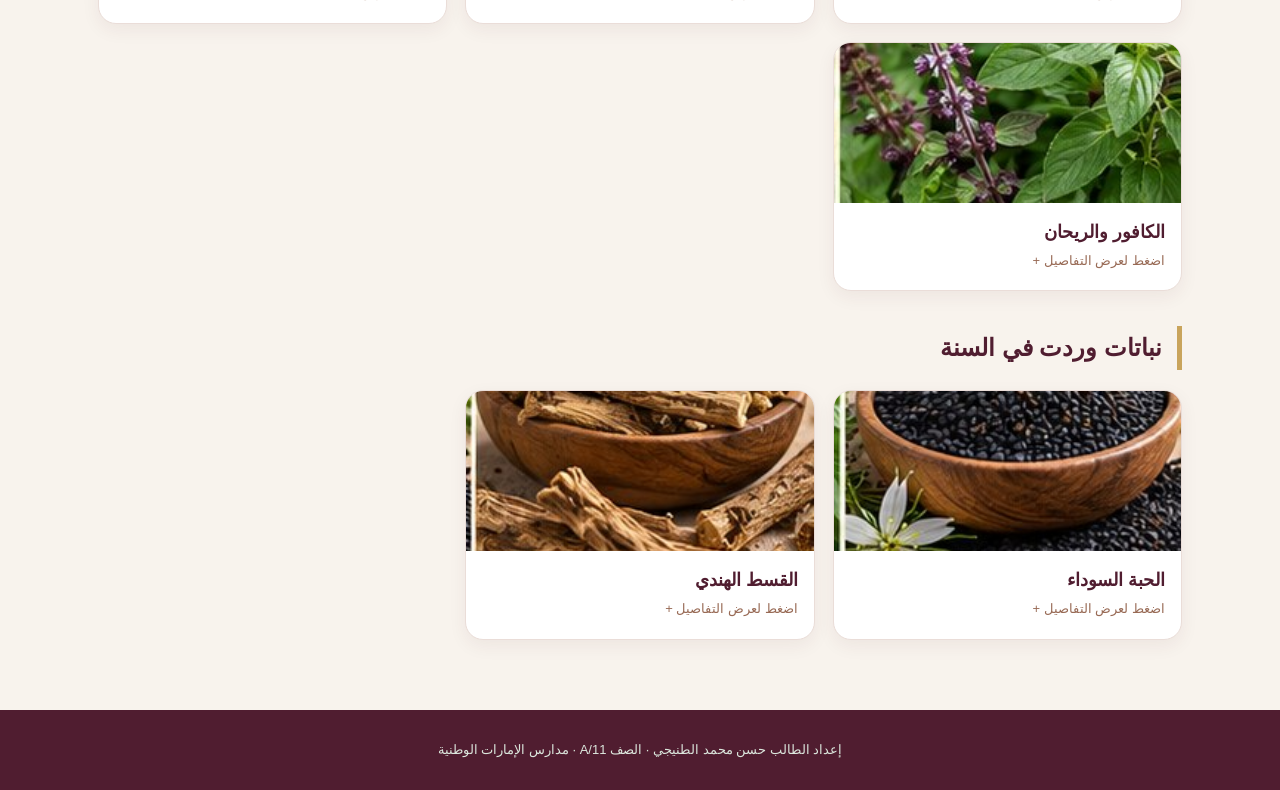
==== commit 839671c1: "Add files via upload" ====
--- a/medicine.html
+++ b/medicine.html
@@ -12,13 +12,12 @@
 <!-- رأس الموقع: غيّر عنوان المشروع واسم الطالب هنا -->
 <header class="site-header"><div class="header-inner"><a class="brand" href="index.html"><span class="brand-icon">۞</span><span><strong>رفيق المسلم</strong><small>مشروع حسن محمد الطنيجي</small></span></a><span class="header-tag">مدارس الإمارات الوطنية · الصف 11/A</span></div></header>
 <!-- قائمة الأقسام: لإضافة قسم أو حذفه، عدّل الروابط هنا في كل صفحة -->
-<nav aria-label="التنقل بين الأقسام" class="site-nav"><div class="nav-inner"><a href="index.html">الرئيسية</a><a href="athkar.html">الأذكار</a><a href="quran.html">القرآن الكريم</a><a href="hadiths.html">الأحاديث</a><a href="duas.html">الأدعية اليومية</a><a aria-current="page" href="medicine.html">الصيدلية الإسلامية</a></div></nav>
+<nav aria-label="التنقل بين الأقسام" class="site-nav"><div class="nav-inner"><a href="index.html">الرئيسية</a><a href="athkar.html">الأذكار</a><a href="quran.html">القرآن الكريم</a><a href="hadiths.html">الأحاديث</a><a href="duas.hية اليومية</a><a aria-current="page" href="medicine.html">الصيدلية الإسلامية</a></div></nav>
 <main class="container">
-
-<section class="page-intro"><span class="intro-symbol">🍯</span><h2>.</p></section>
-&lt;!-- --&gt;
+&lt;!-- <section class="page-intro"><span class="intro-symbol">🍯</span><h2>الصيدلية الإسلامية.</p></section>
+&lt;!--
 <section class="medicine-section"><h2 class="category-heading">الفواكه والثمار</h2><div class="medicine-grid"><details class="food-card"><summary><img alt="رسم توضيحي: تمر العجوة والتمر" loading="lazy" src="assets/food-photo-01.jpg"/><span class="food-card-caption"><strong>تمر العجوة والتمر</strong><span class="expand-hint">اضغط لعرض التفاصيل +</span></span></summary><div class="food-detail"><h3>وروده في النصوص</h3><p>ورد في السنة ذكر تمر العجوة، ومنه حديث صحيح البخاري (5445).</p><h3>الفوائد الغذائية والعلمية</h3><p>مصدر للطاقة والألياف والبوتاسيوم، ويحتوي على قدر من الحديد لكنه ليس علاجاً مثبتاً لفقر الدم.</p><h3>معلومة إضافية</h3><p>تختلف القيمة الغذائية حسب النوع والكمية. تناوله ضمن غذاء متوازن.</p></div></details><details class="food-card"><summary><img alt="رسم توضيحي: الزيتون" loading="lazy" src="assets/food-photo-02.jpg"/><span class="food-card-caption"><strong>الزيتون</strong><span class="expand-hint">اضغط لعرض التفاصيل +</span></span></summary><div class="food-detail"><h3>وروده في النصوص</h3><p>ذُكر الزيتون في القرآن الكريم، ومنها سورة التين (95:1).</p><h3>الفوائد الغذائية والعلمية</h3><p>يوفر دهوناً مفيدة ومركبات نباتية مضادة للأكسدة، خصوصاً عند تناوله باعتدال.</p><h3>معلومة إضافية</h3><p>لا يوجد دليل كافٍ على أنه يعالج أمراض الكبد.</p></div></details><details class="food-card"><summary><img alt="رسم توضيحي: التين" loading="lazy" src="assets/food-photo-03.jpg"/><span class="food-card-caption"><strong>التين</strong><span class="expand-hint">اضغط لعرض التفاصيل +</span></span></summary><div class="food-detail"><h3>وروده في النصوص</h3><p>ورد ذكر التين في القرآن الكريم، سورة التين (95:1).</p><h3>الفوائد الغذائية والعلمية</h3><p>يحتوي على الألياف التي تدعم انتظام حركة الأمعاء، وبعض المعادن.</p><h3>معلومة إضافية</h3><p>ليس علاجاً مضموناً للإمساك الشديد أو هشاشة العظام.</p></div></details><details class="food-card"><summary><img alt="رسم توضيحي: الرمان" loading="lazy" src="assets/food-photo-04.jpg"/><span class="food-card-caption"><strong>الرمان</strong><span class="expand-hint">اضغط لعرض التفاصيل +</span></span></summary><div class="food-detail"><h3>وروده في النصوص</h3><p>ذُكر الرمان في القرآن الكريم، سورة الأنعام (6:99).</p><h3>الفوائد الغذائية والعلمية</h3><p>يوفر الألياف والبوليفينولات، ويُدرس أثره على مؤشرات صحة القلب.</p><h3>معلومة إضافية</h3><p>لا تثبت الوقاية من النقرس أو حصى الكلى بمجرد تناوله.</p></div></details><details class="food-card"><summary><img alt="رسم توضيحي: العنب" loading="lazy" src="assets/food-photo-05.jpg"/><span class="food-card-caption"><strong>العنب</strong><span class="expand-hint">اضغط لعرض التفاصيل +</span></span></summary><div class="food-detail"><h3>وروده في النصوص</h3><p>ورد ذكر العنب في القرآن الكريم، سورة النحل (16:11).</p><h3>الفوائد الغذائية والعلمية</h3><p>يوفر الماء والكربوهيدرات ومركبات نباتية، خاصة في القشرة.</p><h3>معلومة إضافية</h3><p>لا يُعتمد عليه وحده لخفض الكوليسترول.</p></div></details><details class="food-card"><summary><img alt="رسم توضيحي: الموز والطلح المنضود" loading="lazy" src="assets/food-photo-06.jpg"/><span class="food-card-caption"><strong>الموز والطلح المنضود</strong><span class="expand-hint">اضغط لعرض التفاصيل +</span></span></summary><div class="food-detail"><h3>وروده في النصوص</h3><p>ورد لفظ «طلح منضود» في سورة الواقعة (56:29)، وتفسيره بالموز قول من أقوال المفسرين.</p><h3>الفوائد الغذائية والعلمية</h3><p>الموز مصدر للبوتاسيوم والكربوهيدرات، وقد يناسب بعض حالات اضطراب الهضم.</p><h3>معلومة إضافية</h3><p>ليس علاجاً للسعال أو أمراض الدماغ.</p></div></details><details class="food-card"><summary><img alt="رسم توضيحي: النبق وثمر السدر" loading="lazy" src="assets/food-photo-07.jpg"/><span class="food-card-caption"><strong>النبق وثمر السدر</strong><span class="expand-hint">اضغط لعرض التفاصيل +</span></span></summary><div class="food-detail"><h3>وروده في النصوص</h3><p>ذُكر السدر في القرآن الكريم، ومنها سورة سبأ (34:16)، دون تقرير علاج محدد لثمره.</p><h3>الفوائد الغذائية والعلمية</h3><p>ثماره تؤكل في بعض المناطق وتوفر عناصر غذائية تختلف باختلاف النوع.</p><h3>معلومة إضافية</h3><p>ادعاءات تطهير الأمعاء تحتاج إلى دليل سريري.</p></div></details></div></section><section class="medicine-section"><h2 class="category-heading">الخضروات والبقوليات والحبوب</h2><div class="medicine-grid"><details class="food-card"><summary><img alt="رسم توضيحي: اليقطين والدباء" loading="lazy" src="assets/food-photo-08.jpg"/><span class="food-card-caption"><strong>اليقطين والدباء</strong><span class="expand-hint">اضغط لعرض التفاصيل +</span></span></summary><div class="food-detail"><h3>وروده في النصوص</h3><p>ورد في صحيح البخاري (5436) أن النبي ﷺ كان يحب الدباء.</p><h3>الفوائد الغذائية والعلمية</h3><p>غني بالماء ويحتوي على بيتا كاروتين والألياف، ويساعد ضمن غذاء متنوع.</p><h3>معلومة إضافية</h3><p>لا تثبت فاعليته الخاصة في تنشيط خلايا الدماغ.</p></div></details><details class="food-card"><summary><img alt="رسم توضيحي: القمح" loading="lazy" src="assets/food-photo-09.jpg"/><span class="food-card-caption"><strong>القمح</strong><span class="expand-hint">اضغط لعرض التفاصيل +</span></span></summary><div class="food-detail"><h3>وروده في النصوص</h3><p>ذُكرت الحبوب والزروع في القرآن، وورد لفظ «فومها» في البقرة (2:61) مع اختلاف التفسير.</p><h3>الفوائد الغذائية والعلمية</h3><p>القمح الكامل مصدر للألياف وفيتامينات ب وبعض المعادن.</p><h3>معلومة إضافية</h3><p>تختلف فوائده عن الدقيق الأبيض المكرر.</p></div></details><details class="food-card"><summary><img alt="رسم توضيحي: الشعير والتلبينة" loading="lazy" src="assets/food-photo-10.jpg"/><span class="food-card-caption"><strong>الشعير والتلبينة</strong><span class="expand-hint">اضغط لعرض التفاصيل +</span></span></summary><div class="food-detail"><h3>وروده في النصوص</h3><p>ورد ذكر التلبينة في صحيح البخاري (5689) وأنها تُجمّ فؤاد المريض وتذهب ببعض الحزن.</p><h3>الفوائد الغذائية والعلمية</h3><p>الشعير مصدر للألياف الذائبة، ومنها بيتا غلوكان، التي تدعم صحة القلب والهضم.</p><h3>معلومة إضافية</h3><p>التلبينة طعام مساعد وليست بديلاً لعلاج الاكتئاب.</p></div></details><details class="food-card"><summary><img alt="رسم توضيحي: العدس" loading="lazy" src="assets/food-photo-11.jpg"/><span class="food-card-caption"><strong>العدس</strong><span class="expand-hint">اضغط لعرض التفاصيل +</span></span></summary><div class="food-detail"><h3>وروده في النصوص</h3><p>ورد العدس في سورة البقرة (2:61).</p><h3>الفوائد الغذائية والعلمية</h3><p>غني بالبروتين النباتي والألياف والفولات والحديد.</p><h3>معلومة إضافية</h3><p>يساهم في تغذية الجسم لكنه لا يعالج كل أنواع فقر الدم.</p></div></details><details class="food-card"><summary><img alt="رسم توضيحي: البصل" loading="lazy" src="assets/food-photo-12.jpg"/><span class="food-card-caption"><strong>البصل</strong><span class="expand-hint">اضغط لعرض التفاصيل +</span></span></summary><div class="food-detail"><h3>وروده في النصوص</h3><p>ورد البصل في سورة البقرة (2:61).</p><h3>الفوائد الغذائية والعلمية</h3><p>يوفر مركبات كبريتية وفلافونويدات مثل الكيرسيتين.</p><h3>معلومة إضافية</h3><p>لا يوجد دليل كافٍ لوصفه بمنقٍ للدم أو علاج للعدوى.</p></div></details><details class="food-card"><summary><img alt="رسم توضيحي: الثوم" loading="lazy" src="assets/food-photo-13.jpg"/><span class="food-card-caption"><strong>الثوم</strong><span class="expand-hint">اضغط لعرض التفاصيل +</span></span></summary><div class="food-detail"><h3>وروده في النصوص</h3><p>ورد الثوم في بعض تفاسير لفظ «فومها» (البقرة 2:61)، وثبت ذكره في أحاديث آداب المسجد.</p><h3>الفوائد الغذائية والعلمية</h3><p>يحتوي على مركبات كبريتية، وقد يؤثر بدرجة محدودة على بعض مؤشرات ضغط الدم.</p><h3>معلومة إضافية</h3><p>لا يحل محل المضادات الحيوية أو أدوية الضغط.</p></div></details><details class="food-card"><summary><img alt="رسم توضيحي: القثاء" loading="lazy" src="assets/food-photo-14.jpg"/><span class="food-card-caption"><strong>القثاء</strong><span class="expand-hint">اضغط لعرض التفاصيل +</span></span></summary><div class="food-detail"><h3>وروده في النصوص</h3><p>ورد في صحيح البخاري (5440) أكل القثاء مع الرطب.</p><h3>الفوائد الغذائية والعلمية</h3><p>غني بالماء وقليل السعرات، ويساهم في الترطيب.</p><h3>معلومة إضافية</h3><p>القثاء ليس هو بالضرورة الخيار البري.</p></div></details><details class="food-card"><summary><img alt="رسم توضيحي: الخردل" loading="lazy" src="assets/food-photo-15.jpg"/><span class="food-card-caption"><strong>الخردل</strong><span class="expand-hint">اضغط لعرض التفاصيل +</span></span></summary><div class="food-detail"><h3>وروده في النصوص</h3><p>ورد ذكر «حبة من خردل» في القرآن الكريم، سورة الأنبياء (21:47)، في سياق الموازين.</p><h3>الفوائد الغذائية والعلمية</h3><p>حبوب الخردل تُستخدم غذائياً وتحتوي على مركبات نباتية.</p><h3>معلومة إضافية</h3><p>ورود الاسم في النص لا يعني ثبوت علاج محدد.</p></div></details></div></section><section class="medicine-section"><h2 class="category-heading">اللحوم والأغذية الحيوانية والبحرية</h2><div class="medicine-grid"><details class="food-card"><summary><img alt="رسم توضيحي: الأسماك" loading="lazy" src="assets/food-photo-16.jpg"/><span class="food-card-caption"><strong>الأسماك</strong><span class="expand-hint">اضغط لعرض التفاصيل +</span></span></summary><div class="food-detail"><h3>وروده في النصوص</h3><p>ورد «لحماً طرياً» من البحر في القرآن الكريم، سورة النحل (16:14).</p><h3>الفوائد الغذائية والعلمية</h3><p>السمك مصدر للبروتين، وتحتوي بعض الأنواع الدهنية على أحماض أوميغا 3.</p><h3>معلومة إضافية</h3><p>الفائدة تعتمد على نوع السمك وطريقة الطهي.</p></div></details><details class="food-card"><summary><img alt="رسم توضيحي: لحوم الأنعام" loading="lazy" src="assets/food-photo-17.jpg"/><span class="food-card-caption"><strong>لحوم الأنعام</strong><span class="expand-hint">اضغط لعرض التفاصيل +</span></span></summary><div class="food-detail"><h3>وروده في النصوص</h3><p>ورد ذكر الأنعام ومنافعها في القرآن الكريم، سورة النحل (16:5).</p><h3>الفوائد الغذائية والعلمية</h3><p>تمد الجسم بالبروتين والحديد وفيتامين ب12، مع اختلاف الدهون حسب القطعة.</p><h3>معلومة إضافية</h3><p>لا يثبت تفضيل صحي عام للكتف أو الظهر بسبب سرعة الهضم.</p></div></details><details class="food-card"><summary><img alt="رسم توضيحي: لحوم الطيور والسلوى" loading="lazy" src="assets/food-photo-18.jpg"/><span class="food-card-caption"><strong>لحوم الطيور والسلوى</strong><span class="expand-hint">اضغط لعرض التفاصيل +</span></span></summary><div class="food-detail"><h3>وروده في النصوص</h3><p>ورد ذكر السلوى في سورة البقرة (2:57)، ولحم الطير في الواقعة (56:21).</p><h3>الفوائد الغذائية والعلمية</h3><p>مصدر للبروتين وفيتامينات ب، وتتفاوت نسبة الدهون حسب النوع والجلد.</p><h3>معلومة إضافية</h3><p>لا توصف جميع الطيور بأنها خالية من الدهون.</p></div></details></div></section><section class="medicine-section"><h2 class="category-heading">السوائل والأشربة والمحسنات</h2><div class="medicine-grid"><details class="food-card"><summary><img alt="رسم توضيحي: الماء" loading="lazy" src="assets/food-photo-19.jpg"/><span class="food-card-caption"><strong>الماء</strong><span class="expand-hint">اضغط لعرض التفاصيل +</span></span></summary><div class="food-detail"><h3>وروده في النصوص</h3><p>قال تعالى: «وجعلنا من الماء كل شيء حي» (الأنبياء 21:30).</p><h3>الفوائد الغذائية والعلمية</h3><p>ضروري للترطيب وتنظيم حرارة الجسم ووظائف الأعضاء.</p><h3>معلومة إضافية</h3><p>تختلف الحاجة اليومية حسب العمر والنشاط والطقس.</p></div></details><details class="food-card"><summary><img alt="رسم توضيحي: العسل" loading="lazy" src="assets/food-photo-20.jpg"/><span class="food-card-caption"><strong>العسل</strong><span class="expand-hint">اضغط لعرض التفاصيل +</span></span></summary><div class="food-detail"><h3>وروده في النصوص</h3><p>ورد ذكر العسل في سورة النحل (16:69).</p><h3>الفوائد الغذائية والعلمية</h3><p>مصدر للسكريات، وله استعمالات طبية محددة مدعومة بأدلة متفاوتة، ومنها بعض أنواع العسل الطبي للجروح.</p><h3>معلومة إضافية</h3><p>لا يُعطى للأطفال دون عمر سنة، ولا يغني عن علاج العدوى.</p></div></details><details class="food-card"><summary><img alt="رسم توضيحي: اللبن والحليب" loading="lazy" src="assets/food-photo-21.jpg"/><span class="food-card-caption"><strong>اللبن والحليب</strong><span class="expand-hint">اضغط لعرض التفاصيل +</span></span></summary><div class="food-detail"><h3>وروده في النصوص</h3><p>ورد ذكر اللبن في سورة النحل (16:66).</p><h3>الفوائد الغذائية والعلمية</h3><p>يوفر البروتين والكالسيوم وفيتامين ب12، وبعض الأنواع مدعمة بفيتامين د.</p><h3>معلومة إضافية</h3><p>يُراعى عدم تحمل اللاكتوز أو الحساسية.</p></div></details><details class="food-card"><summary><img alt="رسم توضيحي: زيت الزيتون" loading="lazy" src="assets/food-photo-22.jpg"/><span class="food-card-caption"><strong>زيت الزيتون</strong><span class="expand-hint">اضغط لعرض التفاصيل +</span></span></summary><div class="food-detail"><h3>وروده في النصوص</h3><p>ورد الزيتون في القرآن الكريم، سورة النور (24:35).</p><h3>الفوائد الغذائية والعلمية</h3><p>غني بالدهون الأحادية غير المشبعة، واستبداله بالدهون المشبعة يدعم صحة القلب.</p><h3>معلومة إضافية</h3><p>تختلف النتائج باختلاف النظام الغذائي الكامل.</p></div></details><details class="food-card"><summary><img alt="رسم توضيحي: الخل" loading="lazy" src="assets/food-photo-23.jpg"/><span class="food-card-caption"><strong>الخل</strong><span class="expand-hint">اضغط لعرض التفاصيل +</span></span></summary><div class="food-detail"><h3>وروده في النصوص</h3><p>قال النبي ﷺ «نعم الإدام الخل» رواه مسلم (2052).</p><h3>الفوائد الغذائية والعلمية</h3><p>يُستخدم لإضافة النكهة، وتُدرس تأثيراته المحدودة على سكر الدم بعد الوجبات.</p><h3>معلومة إضافية</h3><p>ليس علاجاً للسكري، وقد يهيج المعدة والأسنان إذا استُهلك مركزاً.</p></div></details><details class="food-card"><summary><img alt="رسم توضيحي: الزنجبيل" loading="lazy" src="assets/food-photo-24.jpg"/><span class="food-card-caption"><strong>الزنجبيل</strong><span class="expand-hint">اضغط لعرض التفاصيل +</span></span></summary><div class="food-detail"><h3>وروده في النصوص</h3><p>ورد الزنجبيل في وصف شراب أهل الجنة، سورة الإنسان (76:17).</p><h3>الفوائد الغذائية والعلمية</h3><p>توجد أدلة على فائدة بعض مستحضرات الزنجبيل لتخفيف أنواع من الغثيان.</p><h3>معلومة إضافية</h3><p>لا يثبت علاج نزلات البرد والإنفلونزا به.</p></div></details><details class="food-card"><summary><img alt="رسم توضيحي: الكافور والريحان" loading="lazy" src="assets/food-photo-25.jpg"/><span class="food-card-caption"><strong>الكافور والريحان</strong><span class="expand-hint">اضغط لعرض التفاصيل +</span></span></summary><div class="food-detail"><h3>وروده في النصوص</h3><p>ورد الكافور في سورة الإنسان (76:5)، والريحان في سورة الرحمن (55:12).</p><h3>الفوائد الغذائية والعلمية</h3><p>تُستخدم بعض النباتات العطرية في الطعام والعطور، وتختلف آثارها حسب النوع والتحضير.</p><h3>معلومة إضافية</h3><p>الكافور المركز قد يكون ساماً عند تناوله، ووروده في وصف الجنة لا يثبت استخدامه كعلاج.</p></div></details></div></section><section class="medicine-section"><h2 class="category-heading">نباتات وردت في السنة</h2><div class="medicine-grid"><details class="food-card"><summary><img alt="رسم توضيحي: الحبة السوداء" loading="lazy" src="assets/food-photo-26.jpg"/><span class="food-card-caption"><strong>الحبة السوداء</strong><span class="expand-hint">اضغط لعرض التفاصيل +</span></span></summary><div class="food-detail"><h3>وروده في النصوص</h3><p>ورد في صحيح البخاري (5688) حديث الحبة السوداء.</p><h3>الفوائد الغذائية والعلمية</h3><p>تحتوي على مركبات مثل الثيموكينون، وتوجد دراسات أولية على بعض مؤشرات الصحة.</p><h3>معلومة إضافية</h3><p>لا تثبت فعاليتها لعلاج كل الأمراض، ولا تستبدل الأدوية.</p></div></details><details class="food-card"><summary><img alt="رسم توضيحي: القسط الهندي" loading="lazy" src="assets/food-photo-27.jpg"/><span class="food-card-caption"><strong>القسط الهندي</strong><span class="expand-hint">اضغط لعرض التفاصيل +</span></span></summary><div class="food-detail"><h3>وروده في النصوص</h3><p>ورد ذكر القسط الهندي في صحيح البخاري (5692).</p><h3>الفوائد الغذائية والعلمية</h3><p>نبات استُخدم تاريخياً في بعض الممارسات التقليدية، لكن التجارب السريرية الحديثة محدودة.</p><h3>معلومة إضافية</h3><p>بعض المنتجات العشبية قد تكون ملوثة أو غير آمنة، فلا يُستخدم لعلاج اللوزتين دون تقييم طبي.</p></div></details></div></section></main>
 <!-- تذييل الموقع: معلومات الطالب -->
 <footer class="site-footer">إعداد الطالب حسن محمد الطنيجي · الصف 11/A · مدارس الإمارات الوطنية</footer>
 <script src="common.js"></script>
-</body></html>
+</body></html>
